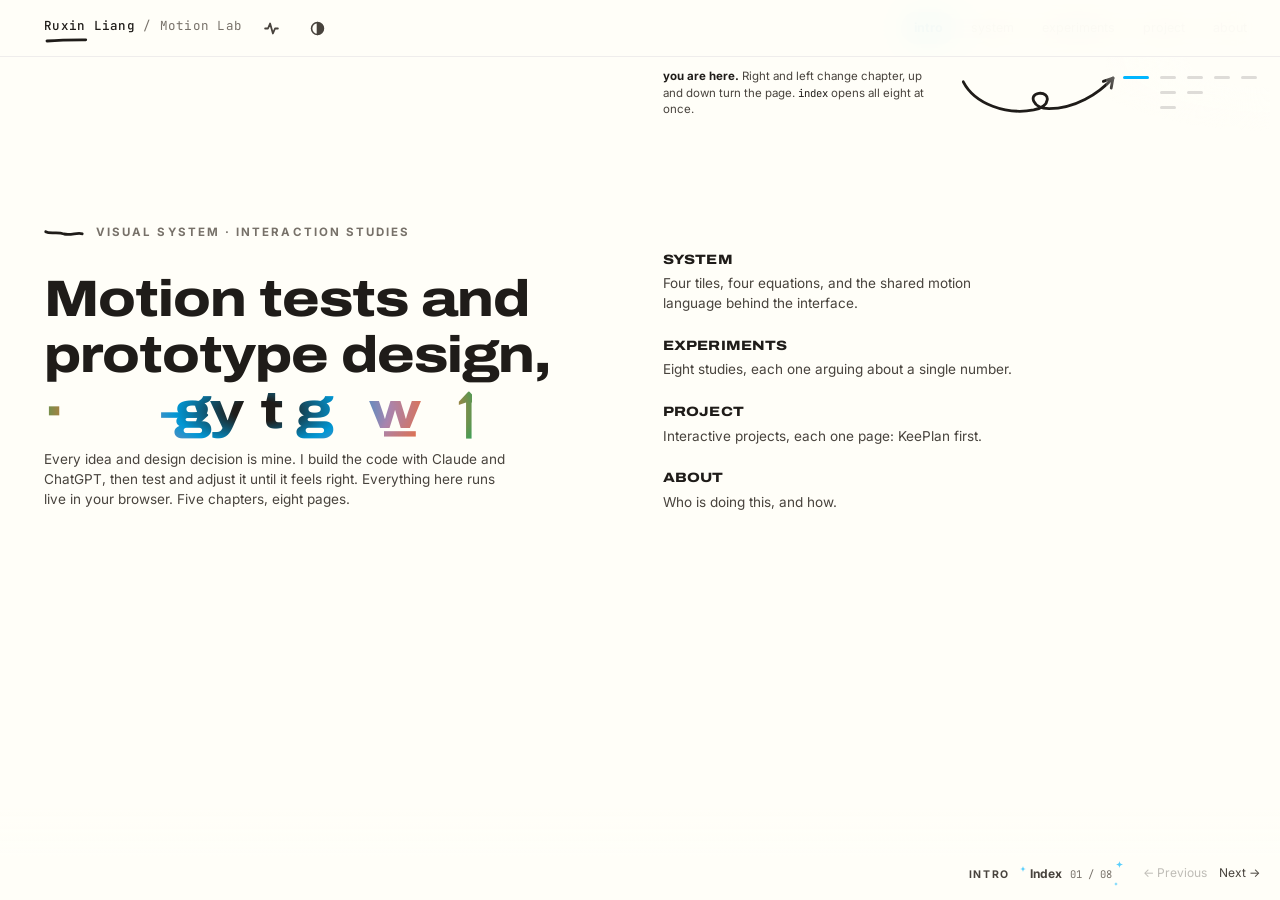
==== index.html @ 004bd4ed "Decode only 'by vibe coding.', with symbols and blanks, up to ~4.5s" ====
<!DOCTYPE html>
<html lang="en">
<head>
<meta charset="utf-8">
<meta name="viewport" content="width=device-width, initial-scale=1, viewport-fit=cover">
<title>Ruxin Liang — Motion Lab</title>
<meta name="description" content="A visual system drawn from formulas, eight interaction studies, and KeePlan: a live thirteen-screen prototype. Everything is drawn in code and runs live in the browser.">
<link rel="icon" href="assets/favicon.ico?v=3">
<link rel="apple-touch-icon" href="assets/apple-touch-icon.png">
<!-- Held invisible until the fonts and the first mount are in, then faded in once:
     the page used to paint with fallback fonts, re-flow when each webfont arrived and
     build eight canvases in the same breath, which read as a stutter. A timer in
     site.js releases it regardless, so a slow font can never keep the page hidden. -->
<style>html.booting body{opacity:0}html.booted body{transition:opacity .6s cubic-bezier(.2,.7,.2,1)}html.ready body{opacity:1;transition:none}</style>
<script>document.documentElement.classList.add('booting');setTimeout(function(){document.documentElement.classList.remove('booting')},3500)</script>
<meta name="theme-color" content="#ffffff">
<meta name="robots" content="noindex">
<link rel="preconnect" href="https://fonts.googleapis.com">
<link rel="preconnect" href="https://fonts.gstatic.com" crossorigin>
<link rel="preconnect" href="https://api.fontshare.com" crossorigin>
<!-- the KeePlan wordmark only: identified by tracing her own artwork and
     comparing shapes against fifteen candidates (Montserrat 800 at -.02em,
     IoU .854; Inter Tight 800 was .853, and the genre decided it) -->
<link rel="stylesheet"
      href="https://fonts.googleapis.com/css2?family=Montserrat:wght@800&display=swap">
<link rel="stylesheet" href="assets/site.css?v=228">
<link rel="stylesheet" href="assets/labs.css?v=197">
<link rel="stylesheet" href="assets/keeplan.css?v=212">
<link rel="stylesheet" href="assets/handdrawn-refinement.css?v=40">
<script src="assets/theme.js?v=200"></script>
<script src="assets/type.js?v=199"></script>
</head>
<body>

<a class="skip" href="#/system">Skip to the work</a>

<header class="nav">
  <div class="nav__in wrap">
    <a class="nav__name" href="#/intro">Ruxin Liang <span>/ Motion Lab</span></a>
    <button class="iconbtn" id="motion" type="button" aria-pressed="false"
            title="Reduce motion" aria-label="Reduce motion">
      <svg viewBox="0 0 24 24" aria-hidden="true">
        <path d="M3 12h4l3-7 4 14 3-7h4"/>
      </svg>
    </button>
  </div>
</header>

<main class="deck" id="deck">
  <div class="deck__canvas">

    <!-- intro ---------------------------------------------------------- -->
    <section class="chapter" data-chapter="intro">
      <article class="page page--intro">
        <div class="wrap hero">
          <span class="eyebrow">Visual system · Interaction studies</span>
          <h1>Motion tests and prototype design, <em>by vibe coding.</em></h1>
          <p class="lead">
            Every idea and design decision is mine. I build the code with Claude
            and ChatGPT, then test and adjust it until it feels right. Everything
            here runs live in your browser. Five chapters, eight pages.
          </p>

          <nav class="guide" aria-label="What each chapter studies">
            <a href="#/system"><b>System</b><span>Four tiles, four equations, and the
              shared motion language behind the interface.</span></a>
            <a href="#/experiments"><b>Experiments</b><span>Eight studies, each one
              arguing about a single number.</span></a>
            <a href="#/project"><b>Project</b><span>Interactive projects, each one page: KeePlan first.</span></a>
            <a href="#/about"><b>About</b><span>Who is doing this, and how.</span></a>
          </nav>

          <div class="doodle">
            <!-- Redrawn over her own red mark on the screenshot: it enters
                 high on the right, sweeps left, ties the loop, then drops
                 almost vertically and the head points STRAIGHT DOWN at the
                 marks rather than sideways at them. The box went from 250x118
                 to 230x215, which is the whole point: the old one was a flat
                 flick, and what it had to say was "down there". -->
            <svg class="doodle__down" viewBox="0 0 230 215" aria-hidden="true">
              <path class="doodle__line" pathLength="1"
                    d="M222 14C186 3 146 11 120 35
                       95 57 88 95 108 101
                       128 107 138 73 116 61
                       98 51 76 67 64 93
                       50 125 42 165 38 194"/>
              <!-- smaller: the head is the full stop, not the sentence -->
              <path class="doodle__head" pathLength="1" d="M26 181 38 200 51 182"/>
              <path class="doodle__spark" pathLength="1"
                    d="M168 46v11M163 51h11M192 74l5 5M197 74l-5 5"/>
            </svg>
            <!-- Drawn from her sketch on the screenshot: out of the right edge
                 of the caption, a dip, one small loop, and up into the mark.
                 Sideways, because the matrix is now level with the text
                 rather than below it. The box is cut so the head's tip is the
                 right edge, which lets the CSS put the tip on the matrix with
                 one number. -->
            <svg class="doodle__across" viewBox="0 0 240 80" aria-hidden="true">
              <path class="doodle__line" pathLength="1"
                    d="M2 20C20 55 70 72 112 64
                       140 58 138 36 120 38
                       104 40 110 62 136 62
                       176 62 212 40 236 14"/>
              <path class="doodle__head" pathLength="1" d="M220.9 19.4 236 14 233.2 29.7"/>
            </svg>
            <p class="doodle__t">
              <b>you are here.</b>
              Right and left change chapter, up and down turn the page.
              <i>index</i> opens all eight at once.
            </p>
          </div>
        </div>
      </article>
    </section>

    <!-- system --------------------------------------------------------- -->
    <section class="chapter" data-chapter="system">
      <article class="page">
        <div class="wrap">
          <div class="section__head">
            <h2>Visual system</h2>
            <p>
              Four tiles, four equations. Colour is interpolated in linear light,
              so a ramp keeps its weight through the middle instead of going
              grey. Explore a tile to see its rule and response.
            </p>
          </div>
          <div class="bento" id="bento"></div>
        </div>
      </article>
      <article class="page page--top">
        <div class="wrap">
          <div class="section__head">
            <h2>Motion tokens</h2>
            <p>
              Four timing curves, four five-second motion studies.
              Tap a study to replay its loop.
            </p>
          </div>
          <div class="tokens" id="tokens">
          </div>
          <dl class="motion-budget" aria-label="Interface timing">
            <div><dt>Feedback</dt><dd>140ms</dd></div>
            <div><dt>Control movement</dt><dd>220ms</dd></div>
            <div><dt>Page / expand</dt><dd>240ms</dd></div>
            <div><dt>Collapse</dt><dd>180ms</dd></div>
            <div><dt>Keyboard navigation</dt><dd>Instant</dd></div>
          </dl>
        </div>
      </article>
      <article class="page">
        <div class="wrap">
          <div class="section__head">
            <h2>A shape that keeps what you did to it</h2>
            <p>
              <span class="input-hint--mouse">Move to shape. Leave to keep.</span><span class="input-hint--touch">Drag to shape. Release to keep.</span>
            </p>
          </div>
          <div class="study">
            <div class="study__art" data-art="lame" aria-label="Five nested shapes the pointer reshapes"></div>
            <div class="study__read">
              <p class="study__intro">One shape, five echoes. Find a composition worth keeping.</p>
              <p><b>Left / right</b> changes the silhouette.<br><b>Up / down</b> adjusts the spacing.</p>
              <p><span class="input-hint--mouse">Leave to pause. Double-click to reset.</span><span class="input-hint--touch">Drag to shape. Lift your finger to pause.</span></p>
              <button type="button" class="study__reset" data-shape-reset>Reset shape</button>
              <details class="case-details"><summary><svg class="case-details__arrow" viewBox="0 0 28 28" aria-hidden="true" focusable="false"><path d="M13.1 4.1C11.9 9.3 15.4 14.3 13.5 23.1M5.7 15.3C8.2 17.1 10.8 20.2 13.5 23.1C16.8 20.8 19.2 17.9 22.1 15.8"/></svg><span>How it works</span></summary><div class="case-details__body">
              <p>
                All five rings are one equation. The exponent <b>n</b> is the only
                thing that decides what kind of shape it draws: at n&nbsp;=&nbsp;1 a
                diamond, at n&nbsp;=&nbsp;2 an ellipse, and by n&nbsp;=&nbsp;8 a
                rectangle with the corners still soft. Everything else in the family
                lives between those.
              </p>
              <p>
                Left to right writes n. Up and down writes <b>p</b>, which spaces the
                rings at (i/R)^p, so they either crowd against the outside or open out
                toward the middle.
              </p>
              <p>
                Those two numbers define the shape. Pointer movement adjusts them relative to the last position, so returning does not cause a jump. <b>Leaving freezes the current shape</b>. Double-click resets the composition.
              </p>
              <span class="study__math"></span></div></details>
            </div>
          </div>
        </div>
      </article>
    </section>

    <!-- experiments ---------------------------------------------------- -->
    <section class="chapter" data-chapter="experiments">
      <article class="page">
        <div class="wrap">
          <div class="section__head">
            <h2>Experiments, one to four</h2>
            <p>Live and interactive. Play with them here, or open one for the notes.</p>
          </div>
          <div class="grid" data-labs="0-3">
            <noscript>
              <p style="color:var(--ink-2)">
                The tiles and the experiments are drawn with JavaScript, so this
                page needs it on.
              </p>
            </noscript>
          </div>
        </div>
      </article>
      <article class="page">
        <div class="wrap">
          <div class="section__head">
            <h2>Experiments, five to eight</h2>
            <p>Drag the toasts and the sheet. The last one keeps whatever you do to it.</p>
          </div>
          <div class="grid" data-labs="4-7"></div>
        </div>
      </article>
    </section>

    <!-- project: an index, then one scrolling page per project ----------- -->
    <section class="chapter" data-chapter="project">
      <article class="page page--top page--doc page--projects">
        <div class="wrap">
        <section class="section" id="projects" data-accent="azure">
          <div class="section__head" data-kicker="Case studies">
            <h2>Projects</h2>
            <p>Interactive projects. Pick one to open it; close it whenever you like.</p>
          </div>
          <div class="pcards">
            <a class="pcard" href="#/project/keeplan" data-case="keeplan">
              <span class="pcard__art pcard__art--keeplan" aria-hidden="true"></span>
              <span class="pcard__body">
                <span class="pcard__n">01</span>
                <span class="pcard__t">KeePlan</span>
                <span class="pcard__d">A planner for people who know what to do and cannot start. Research, decisions and a live thirteen-screen prototype.</span>
                <span class="pcard__tags"><b>Prototype</b><b>Research</b><b>Mobile</b></span>
              </span>
            </a>
            <a class="pcard pcard--soon" href="#/project/p2" data-case="p2">
              <span class="pcard__art" aria-hidden="true"><span>+</span></span>
              <span class="pcard__body">
                <span class="pcard__n">02</span>
                <span class="pcard__t">Project two</span>
                <span class="pcard__d">Coming soon. One line on what it is.</span>
                <span class="pcard__tags"><b>Prototype</b></span>
              </span>
            </a>
            <a class="pcard pcard--soon" href="#/project/p3" data-case="p3">
              <span class="pcard__art" aria-hidden="true"><span>+</span></span>
              <span class="pcard__body">
                <span class="pcard__n">03</span>
                <span class="pcard__t">Project three</span>
                <span class="pcard__d">Coming soon. One line on what it is.</span>
                <span class="pcard__tags"><b>Prototype</b></span>
              </span>
            </a>
            <a class="pcard pcard--soon" href="#/project/p4" data-case="p4">
              <span class="pcard__art" aria-hidden="true"><span>+</span></span>
              <span class="pcard__body">
                <span class="pcard__n">04</span>
                <span class="pcard__t">Project four</span>
                <span class="pcard__d">Coming soon. One line on what it is.</span>
                <span class="pcard__tags"><b>Prototype</b></span>
              </span>
            </a>
          </div>
        </section>
        </div>
      </article>




    </section>

    <!-- about ---------------------------------------------------------- -->
    <section class="chapter" data-chapter="about">
      <article class="page">
        <div class="wrap">
          <div class="section__head"><h2>About</h2></div>
          <div class="about">
            <p>
              I am Ruxin Liang. My work is in 3D; I explore interface design independently.
              This lab collects the visual and interaction questions I am working through.
            </p>
            <p>
              I start with a formula, choose its parameters and adjust them until the result
              feels right. I build with Claude's help; choosing the direction and refining
              the behaviour are my design work.
            </p>
            <p>
              The artwork is generated from formulas, the KeePlan prototype runs in the browser,
              and its icons are SVG paths. Experiment 03 also powers the expanding detail
              panels. The motion control follows your system preference and lets you
              pause animation.
            </p>
            <div class="links">
              <a class="btn" href="https://www.behance.net/ruxin-liang" target="_blank" rel="noopener">
                Portfolio on Behance
              </a>
              <a class="btn btn--ghost" href="https://ruxin.art" target="_blank" rel="noopener">
                ruxin.art
              </a>
              <a class="btn btn--ghost" href="https://www.linkedin.com/in/ruxinliang" target="_blank" rel="noopener">
                LinkedIn
              </a>
              <a class="btn btn--ghost" href="https://github.com/ruxinliang-dev" target="_blank" rel="noopener">
                GitHub
              </a>
            </div>
            <div class="tally" id="tally" aria-label="What the site is made of"></div>

          </div>
        </div>
      </article>
    </section>

  </div>
</main>

    <!-- project pages: they open over the deck, so a long one can be closed at any moment -->
    <div class="casesheets">
      <div class="casesheet" id="case-keeplan" role="dialog" aria-modal="true" aria-label="KeePlan" hidden>
        <div class="casesheet__bar">
          <button class="casesheet__close" type="button" aria-label="Close KeePlan"><svg viewBox="0 0 24 24" aria-hidden="true"><path d="M6 6l12 12M18 6 6 18"/></svg><span>Close</span></button>
          <span class="casesheet__t">KeePlan</span>
        </div>
        <div class="casesheet__scroll">
      <article class="page page--top page--doc page--case page--sheet" data-project="keeplan">
        <div class="wrap">
        <section class="phero">
          <span class="eyebrow">Human-centered project · KeePlan</span>
          <h1>Designing for the <em>Human.</em></h1>
          <p>
            KeePlan helps people who know what they should be doing and cannot start.
            Three rounds of interviews and surveys, an empathy map, an affinity
            diagram, three research personas and thirteen screens. Walk the flow below in the
            order a new user meets it, then read where each decision came from.
            Nothing on this page is a picture of an interface.
          </p>
          <dl class="facts">
            <div><dt>Screens</dt><dd>13, in flow order</dd></div>
            <div><dt>Research</dt><dd>3 rounds; 6 initial interviewees</dd></div>
            <div><dt>Icons</dt><dd><span id="iconcount">35</span>, drawn in code</dd></div>
            <div><dt>Images</dt><dd>None</dd></div>
            <div><dt>Palette</dt><dd>Blue to cyan</dd></div>
          </dl>
          <div class="doodle doodle--down">
            <svg viewBox="0 0 120 92" aria-hidden="true">
              <path class="doodle__line" pathLength="1"
                    d="M6 8C30 4 62 14 74 36 82 51 82 68 79 86"/>
              <path class="doodle__head" pathLength="1" d="M68 70 79 87 90 71"/>
            </svg>
            <p class="doodle__t">
              <b>Thirteen screens, one page down.</b>
              The research each one came out of is under that.
            </p>
          </div>
        </section>
        <nav class="pnav" aria-label="On this page"><div class="pnav__row"><a href="#kp" data-scroll>Prototype</a><a href="#question" data-scroll>Question</a><a href="#research" data-scroll>Research</a><a href="#decision" data-scroll>Decision</a><a href="#people" data-scroll>Personas</a><a href="#design" data-scroll>Design</a><a href="#validation" data-scroll>Validation</a><a href="#motion-spec" data-scroll>Motion</a></div></nav>
        <div class="page--flow page--flow--inline">
        <section class="section" id="flow" data-accent="azure">
          <div class="section__head" data-kicker="Hi-fi prototype">
            <h2>The flow</h2>
            <p>
              Pick a step, or use Next. The screens are live: check a topic, create a
              task, join an event, hide a profile field.
            </p>
          </div>
          <div class="kp" id="kp"></div>
        </section>
        </div>
        <section class="section" id="question" data-accent="yellow">
          <div class="section__head" data-kicker="Needfinding">
            <h2>The design question</h2>
            <p>Needfinding began with observation, and two words: plan and task.</p>
          </div>
        
          <div class="prose">
            <p>
              The project began with young people who wanted to explore new interests but felt
              held back by family expectations and employment pressure. What makes <b>taking the first step</b> feel difficult?
            </p>
            <p>
              I interviewed six people using open-ended questions about plans and tasks.
              I recorded their responses and organised the answers in Google Forms
              to understand their needs before proposing a solution.
            </p>
        
            <h3>The conflict point</h3>
            <p>
              Interviewees valued planning but struggled to begin. <b>Fear of leaving a task unfinished</b> could make them feel frustrated before they started.
            </p>
        
            <h3>The problem</h3>
            <p>
              Participants described pressure from family, friends and their wider environment.
              These pressures accumulated and made it harder to feel motivated.
            </p>
            <p>
              Some connected this loss of confidence to repeated setbacks. They wanted a way
              to regain confidence and try again.
            </p>
          </div>
        
          <div class="notes" style="margin-top:34px">
            <div class="note">
              <span class="src">Empathy map · what they think</span>
              <h3>The load is already inside</h3>
              <ul>
                <li>Confused about what to do when they wake up every day</li>
                <li>Too much content in their head, and no way to arrange it</li>
                <li>One thing left unfinished drains the motivation for everything else</li>
                <li>Anxious about the future of their life</li>
              </ul>
            </div>
            <div class="note">
              <span class="src">Empathy map · what they see and hear</span>
              <h3>And the comparison is constant</h3>
              <ul>
                <li>The people around them know when to do things</li>
                <li>A supervisor or professor asking for a task as soon as possible</li>
                <li>Friends posting travel photos, with hobbies and full days</li>
                <li>Family encouraging them to improve their living conditions</li>
              </ul>
            </div>
            <div class="note">
              <span class="src">Empathy map · analysis</span>
              <h3>What that adds up to</h3>
              <p>
              The empathy map linked pressure to high expectations, comparison and little room
              for mistakes. Seeing other people appear successful could make participants
              feel further behind.
            </p>
              <p>
              This suggested a direction: help people explore an interest <b>beyond the immediate setback</b>, at a pace they can choose.
            </p>
            </div>
          </div>
        </section>
        <section class="section" id="research" data-accent="azure">
          <div class="section__head" data-kicker="Interviews and surveys">
            <h2>What the research found</h2>
            <p>
              Two follow-up rounds used Google Forms and SurveyMonkey. Six people took
              part in the initial interviews; the later rounds also included new participants.
            </p>
          </div>
        
          <div class="figs">
            <div><b>65%</b><span>of respondents were women</span></div>
            <div><b>18–35</b><span>undergraduates and graduates</span></div>
            <div><b>~0</b><span>reported no anxiety at all</span></div>
            <div><b>half</b><span>described theirs as severe</span></div>
            <div><b>6</b><span>initial interviewees</span></div>
          </div>
        
          <div class="notes" style="margin-top:20px">
            <div class="note">
              <span class="src">Sources of stress</span>
              <h3>Five named causes</h3>
              <ul>
                <li>Peer competitiveness</li>
                <li>Employment pressure</li>
                <li>Financial situation</li>
                <li>Satisfaction with results</li>
                <li>Family pressure</li>
              </ul>
              <p>
              Participants described work as more uncertain than study. Alongside practical
              concerns, <b>their own and other people's expectations</b> added pressure.
            </p>
            </div>
        
            <div class="note">
              <span class="src">De-stressing</span>
              <h3>How participants take a break</h3>
              <p>
              Participants most often described talking with close family and friends, followed
              by activities they enjoyed, such as music, games and sport.
            </p>
              <p>
              Travel and counselling felt less accessible in their routines. They described
              <b>fresh experiences</b>, from a new place to a gift or fresh air, as refreshing.
            </p>
            </div>
        
            <div class="note">
              <span class="src">Visual tendency</span>
              <h3>What they want to look at</h3>
              <p>
              Participants preferred sharing interests over personal details. An avatar and a few
              interests felt sufficient to begin a conversation.
            </p>
              <p>
              They wanted simple interfaces that took little effort to learn, with a
              <b>bright environment</b> and a preference for light green and white.
            </p>
            </div>
          </div>
        </section>
        <section class="section" id="decision" data-accent="orange">
          <div class="section__head" data-kicker="Point of view">
            <h2>The decision the project turned on</h2>
            <p>Point of view, and the solution I did not build.</p>
          </div>
        
          <div class="prose">
            <p>
              The research informed a scenario: <b>a 26-year-old between jobs</b> after an internship, facing financial pressure and family expectations.
            </p>
            <p>
              A job-finding app was one possible response. I chose to explore a broader need
              raised in the interviews: finding space to recover and try something new.
            </p>
            <p>
              Finding work might address an immediate concern, but the interviews also pointed
              to emotional pressure and uncertainty. <b>A job alone</b> would not necessarily resolve the other pressures in this scenario.
            </p>
            <p>
              I focused on everyday opportunities to explore interests and connect with others.
              This gave the project a manageable scope without promising to solve every
              source of pressure.
            </p>
            <p>
              The question became: how might we help people <b>regain their interest in daily life</b>?
              KeePlan brings task lists and reminders together with interest-based events.
              Local discovery by zip code remains part of the proposed concept.
            </p>
          </div>
        </section>
        
        <section class="section" id="goals" data-accent="yellow">
          <div class="section__head" data-kicker="Design goals">
            <h2>Design goals</h2>
            <p>Relieve stress and plan. Seven goals, straight out of the brief.</p>
          </div>
        
          <div class="goals">
            <div class="goal">
              <svg viewBox="0 0 24 24" aria-hidden="true"><path d="M5 12.6 10 17.6 19 6.8"/></svg>
              <span>Help users get a safe and friendly social experience</span>
            </div>
            <div class="goal">
              <svg viewBox="0 0 24 24" aria-hidden="true"><path d="M5 12.6 10 17.6 19 6.8"/></svg>
              <span>Provide a space that helps with planning</span>
            </div>
            <div class="goal">
              <svg viewBox="0 0 24 24" aria-hidden="true"><path d="M5 12.6 10 17.6 19 6.8"/></svg>
              <span>Create a platform for developing interest activities</span>
            </div>
            <div class="goal">
              <svg viewBox="0 0 24 24" aria-hidden="true"><path d="M5 12.6 10 17.6 19 6.8"/></svg>
              <span>Provide a space that is private, safe and comfortable</span>
            </div>
            <div class="goal">
              <svg viewBox="0 0 24 24" aria-hidden="true"><path d="M5 12.6 10 17.6 19 6.8"/></svg>
              <span>Create a platform for trying new things</span>
            </div>
            <div class="goal">
              <svg viewBox="0 0 24 24" aria-hidden="true"><path d="M5 12.6 10 17.6 19 6.8"/></svg>
              <span>Help users reduce stress by engaging in activities</span>
            </div>
            <div class="goal">
              <svg viewBox="0 0 24 24" aria-hidden="true"><path d="M5 12.6 10 17.6 19 6.8"/></svg>
              <span>Provide a calendar with reminders for events</span>
            </div>
          </div>
        
          <div class="notes" style="margin-top:20px">
            <div class="note">
              <span class="src">Keys</span>
              <h3>How privacy is meant to work</h3>
              <p>
                Users are authenticated when they register, and after that everything
                another user can see is under their control. Apart from an avatar and
                a personal description, every field can be hidden. The design intent is that joining an event does not automatically reveal
                additional personal details; the live demo illustrates the visibility controls.
              </p>
              <p>
                People who want to try socialising can meet others with the same
                hobbies through events. People who do not want the added pressure can
                still take new information from the feed. The platform builds social relationships indirectly and gives people <b>the right to choose</b>.
              </p>
            </div>
            <div class="note">
              <span class="src">Design priorities · Maslow</span>
              <h3>Where it sits</h3>
              <svg class="pd-fig" viewBox="0 0 260 150" role="img"
                   aria-label="Maslow's hierarchy with self-actualization and belonging marked">
                <polygon points="72,8 82.5,32.6 61.5,32.6" fill="var(--c1)"/>
                <polygon points="60.6,34.8 83.4,34.8 93.8,59.5 50.2,59.5" fill="var(--c1)" opacity=".30"/>
                <polygon points="49.2,61.7 94.8,61.7 105.2,86.3 38.8,86.3" fill="var(--c1)" opacity=".74"/>
                <polygon points="37.8,88.5 106.2,88.5 116.6,113.2 27.4,113.2" fill="var(--c1)" opacity=".18"/>
                <polygon points="26.5,115.4 117.5,115.4 128.0,140.0 16.0,140.0" fill="var(--c1)" opacity=".10"/>
                <g class="pd-fig__tick">
                  <line x1="82.2" y1="20.3" x2="136" y2="20.3"/>
                  <line x1="93.6" y1="47.2" x2="136" y2="47.2"/>
                  <line x1="105.0" y1="74.0" x2="136" y2="74.0"/>
                  <line x1="116.4" y1="100.8" x2="136" y2="100.8"/>
                  <line x1="127.8" y1="127.7" x2="136" y2="127.7"/>
                </g>
                <text x="142" y="20.3" dy=".34em">Self-actualization</text>
                <text x="142" y="47.2" dy=".34em" class="pd-fig__off">Esteem</text>
                <text x="142" y="74.0" dy=".34em">Love and belonging</text>
                <text x="142" y="100.8" dy=".34em" class="pd-fig__off">Safety</text>
                <text x="142" y="127.7" dy=".34em" class="pd-fig__off">Physiological</text>
              </svg>
              <p>
                <b>Self-actualization.</b> To provide a place where people can express
                their creativity, satisfy their desire to explore new things, and
                release their accumulated stress.
              </p>
              <p>
                <b>Love and belonging.</b> To help people make friends with others who
                share the same preferences, gently, on a social platform.
              </p>
            </div>
            <div class="note">
              <span class="src">Target group</span>
              <h3>Who it is for</h3>
              <svg class="pd-fig" viewBox="0 0 260 150" role="img"
                   aria-label="Main audience at the centre, secondary audience around it">
                <circle cx="130" cy="75" r="66" fill="var(--c1)" opacity=".12"/>
                <circle cx="130" cy="75" r="43" fill="var(--c1)" opacity=".26"/>
                <circle cx="130" cy="75" r="23" fill="var(--c1)"/>
                <text x="130" y="20.5" dy=".34em" text-anchor="middle" class="pd-fig__off">Parents</text>
                <text x="130" y="42" dy=".34em" text-anchor="middle">Workers</text>
                <text x="130" y="69.5" dy=".34em" text-anchor="middle" class="pd-fig__in">Students</text>
                <text x="130" y="80.5" dy=".34em" text-anchor="middle" class="pd-fig__in">Jobless</text>
                <text x="130" y="108" dy=".34em" text-anchor="middle">Travellers</text>
                <text x="130" y="129.5" dy=".34em" text-anchor="middle" class="pd-fig__off">Fitness, family</text>
              </svg>
              <p><b>Main audience.</b> Young people, students, people between jobs,
                workers and travellers. These are the people the program is for and
                they have the largest effect on it.</p>
              <p><b>Secondary.</b> Parents, families, fitness people. They affect the
                project, less so.</p>
            </div>
          </div>
        </section>
        <section class="section" id="people" data-accent="yellow">
          <div class="section__head" data-kicker="Personas">
            <h2>Personas</h2>
            <p>Six. Three from the interview rounds, three written to cover cases
              those rounds did not reach.</p>
          </div>
        
          <div class="people">
            <div class="person">
              <span class="persona-source">Research persona</span>
              <h3>Hailey</h3>
              <div class="meta">25 · Graduate student · United States · IT</div>
              <q>I hope to communicate with more students who share the same hobby or
                course.</q>
              <p>
                Just started graduate school. The epidemic stopped her talking to
                classmates face to face, which left her lonely and helpless in her
                studies and her life.
              </p>
              <div class="pains">
                <span>Limited offline courses</span><span>Academic anxiety</span>
                <span>Lack of social opportunity</span><span>Unfamiliar surroundings</span>
                <span>Missing family</span>
              </div>
            </div>
        
            <div class="person">
              <span class="persona-source">Research persona</span>
              <h3>Greyson</h3>
              <div class="meta">28 · Between jobs · United Kingdom · Finance</div>
              <q>I did not know how to release the stress of looking for a job, and I
                did not want to work in the wrong place.</q>
              <p>
                Six months out of graduate school and a month past the end of an
                internship. Anxious about finding work, short on good opportunities,
                disappointed and on edge about it.
              </p>
              <div class="pains">
                <span>Cannot sleep with anxiety</span><span>Low efficacy</span>
                <span>Financial pressure from family</span>
                <span>Nobody in the same situation to talk to</span>
              </div>
            </div>
        
            <div class="person">
              <span class="persona-source">Research persona</span>
              <h3>Madeline</h3>
              <div class="meta">30 · UX designer · United States · Psychology</div>
              <q>I wanted to find more excitement for my life, and now I feel bored
                and calm most of the time.</q>
              <p>
                Bored by a routine without surprises. She enjoys trips, and travelling
                creates its own stress because of her job and her dog, starting with
                where to leave him safely.
              </p>
              <div class="pains">
                <span>Repetitive work</span><span>Being confined</span>
                <span>The same old life</span><span>Distant from family</span>
                <span>Spending too much money</span>
              </div>
            </div>

            <div class="person">
              <span class="persona-source">Hypothetical extension</span>
              <h3>Devon</h3>
              <div class="meta">24 &middot; Night-shift nurse &middot; Canada &middot; Nursing</div>
              <q>Everyone I know is asleep when I am free. My weekend is a Tuesday.</q>
              <p>
                Works rotating nights. On paper he has both the time and the energy,
                just never at the hours anything is happening, so plans get made and
                then quietly dropped.
              </p>
              <div class="pains">
                <span>Opposite schedule</span><span>Plans fall through</span>
                <span>No weekday company</span><span>Sleep debt</span>
                <span>Lives alone</span>
              </div>
            </div>

            <div class="person">
              <span class="persona-source">Hypothetical extension</span>
              <h3>Marisol</h3>
              <div class="meta">31 &middot; Remote developer &middot; Spain &middot; Software</div>
              <q>I have not left the flat in three days and technically nothing is
                wrong.</q>
              <p>
                Moved cities for a remote job and never found a reason to go outside.
                She knows exactly what she should be doing; the list is long and none
                of it has been started.
              </p>
              <div class="pains">
                <span>Works from bed</span><span>Empty calendar</span>
                <span>New city, no one in it</span><span>Weekends blur</span>
                <span>Starts nothing</span>
              </div>
            </div>

            <div class="person">
              <span class="persona-source">Hypothetical extension</span>
              <h3>Theo</h3>
              <div class="meta">22 &middot; Final-year student &middot; Australia &middot; Architecture</div>
              <q>I plan the whole week on Sunday and abandon it by Tuesday.</q>
              <p>
                Builds elaborate schedules and cannot keep one. He wants something
                that survives a bad day rather than a system that has to be started
                over every time he misses it.
              </p>
              <div class="pains">
                <span>Restarts every week</span><span>All or nothing</span>
                <span>Deadline panic</span><span>Guilt about resting</span>
                <span>App fatigue</span>
              </div>
            </div>
          </div>
        </section>
        <section class="section" id="design" data-accent="orange">
          <div class="section__head" data-kicker="Design rationale">
            <h2>Design decisions</h2>
            <p>Make the first step feel possible, then let people choose how far to go.</p>
          </div>
          <div class="prose">
            <p>The interviews exposed a contradiction: people valued planning, yet feared
              failing at the plans they made. The affinity work also connected that pressure
              to comparison, isolation and repetitive routines. I chose to bring
              small plans, shared interests and control over personal information
              into <b>one product</b>. Each serves a different part of the same starting problem.</p>
          </div>
          <div class="notes rationale">
            <div class="note decision-card">
              <span class="src">01 · Interviews &amp; empathy map</span>
              <h3>Keep the next action close</h3>
              <p class="decision-takeaway">Put one manageable next step within reach.</p><figure class="decision-example"><div class="decision-ui"><div class="decision-ui__top">Home <span class="decision-ui__action">+ Add task</span></div><div class="decision-ui__row"><span>Current task</span><span class="decision-ui__check">○</span></div><div class="decision-ui__row"><span>Reminder</span><span>Today</span></div></div><figcaption>Interface schematic · simplified from the prototype</figcaption></figure><div class="decision-response"><p><b>Design response.</b> The Home screen puts current tasks beside reminders,
                with a persistent add action. Calendar and Reminder provide another way
                back to a plan, so remembering it does not depend on holding it in mind.</p></div><details class="case-details decision-evidence"><summary><svg class="case-details__arrow" viewBox="0 0 28 28" aria-hidden="true" focusable="false"><path d="M13.1 4.1C11.9 9.3 15.4 14.3 13.5 23.1M5.7 15.3C8.2 17.1 10.8 20.2 13.5 23.1C16.8 20.8 19.2 17.9 22.1 15.8"/></svg><span>Research &amp; trade-offs</span></summary><div class="case-details__body"><p><b>What I heard.</b> People wanted a quick way to record things, while an
                unfinished task could drain their motivation for everything else.</p><p><b>Trade-off.</b> A planner can become another source of obligation.
                The next test should check whether someone can add one manageable task
                without feeling they must organise their whole week.</p></div></details></div>
            <div class="note decision-card">
              <span class="src">02 · De-stressing &amp; affinity analysis</span>
              <h3>Let an interest start the conversation</h3>
              <p class="decision-takeaway">Start with a shared activity, then let a conversation follow.</p><figure class="decision-example"><div class="decision-ui"><div class="decision-ui__top">Events</div><div class="decision-ui__row"><strong>Shared activity</strong><span>Interest first</span></div><div class="decision-ui__steps"><span>Browse</span><span aria-hidden="true">→</span><span>Join</span><span aria-hidden="true">→</span><span>Message</span></div></div><figcaption>Interface schematic · simplified from the prototype</figcaption></figure><div class="decision-response"><p><b>Design response.</b> Events centres the activity before the person.
                Someone can browse, express interest or join; messages then provide
                a place to coordinate with another person.</p></div><details class="case-details decision-evidence"><summary><svg class="case-details__arrow" viewBox="0 0 28 28" aria-hidden="true" focusable="false"><path d="M13.1 4.1C11.9 9.3 15.4 14.3 13.5 23.1M5.7 15.3C8.2 17.1 10.8 20.2 13.5 23.1C16.8 20.8 19.2 17.9 22.1 15.8"/></svg><span>Research &amp; trade-offs</span></summary><div class="case-details__body"><p><b>What I heard.</b> Participants described familiar people, enjoyable
                activities and fresh experiences as ways they took a break from pressure.</p><p><b>Trade-off.</b> More invitations can add social pressure. Activity intensity
                labels are a design hypothesis for making the choice easier on a low-energy
                day; their usefulness still needs testing.</p></div></details></div>
            <div class="note decision-card">
              <span class="src">03 · Privacy preferences &amp; design goals</span>
              <h3>Make disclosure a choice</h3>
              <p class="decision-takeaway">Let people participate without disclosing every personal detail.</p><figure class="decision-example"><div class="decision-ui"><div class="decision-ui__top">Edit Profile</div><div class="decision-ui__row"><span>Interests</span><span class="decision-ui__state">Visible</span></div><div class="decision-ui__row"><span>Personal field</span><span class="decision-ui__state">Hidden</span></div></div><figcaption>Interface schematic · simplified from the prototype</figcaption></figure><div class="decision-response"><p><b>Design response.</b> Edit Profile gives each personal field a visibility
                control. Joining an activity and deciding what to disclose are separate
                choices in the proposed experience.</p></div><details class="case-details decision-evidence"><summary><svg class="case-details__arrow" viewBox="0 0 28 28" aria-hidden="true" focusable="false"><path d="M13.1 4.1C11.9 9.3 15.4 14.3 13.5 23.1M5.7 15.3C8.2 17.1 10.8 20.2 13.5 23.1C16.8 20.8 19.2 17.9 22.1 15.8"/></svg><span>Research &amp; trade-offs</span></summary><div class="case-details__body"><p><b>What I heard.</b> People preferred sharing interests to exposing personal
                details. The research treated privacy as part of feeling comfortable enough
                to participate.</p><p><b>Trade-off.</b> A visibility icon can be misunderstood. The prototype
                demonstrates the controls; a usability test should ask people to explain
                what another participant could see. Server-side privacy enforcement is
                outside this interface demo.</p></div></details></div>
            <div class="note decision-card">
              <span class="src">04 · Empathy map &amp; statistics concept</span>
              <h3>Show progress without a streak to protect</h3>
              <p class="decision-takeaway">Make progress readable without introducing a streak or ranking.</p><figure class="decision-example"><div class="decision-ui"><div class="decision-ui__top">Statistics</div><div class="decision-ui__stats"><div class="kp-wstat__card"><span class="kp-wstat__t">Weekly Stats</span><div class="kp-bigring" role="img" aria-label="Illustrative completion arc, two of five tasks complete"><svg viewBox="0 0 74 74" aria-hidden="true"><defs><linearGradient id="decision-progress-gradient"><stop stop-color="#0b5fd0"/><stop offset="1" stop-color="#00b6d4"/></linearGradient></defs><circle class="bg" cx="37" cy="37" r="30"/><circle class="fg" cx="37" cy="37" r="30" stroke-dasharray="75.4 188.5"/></svg><b>5</b></div></div><div class="kp-wstat__bar"><span><b>5</b><small>To do</small></span><span><b>2</b><small>Done</small></span><span><b>3</b><small>Left</small></span></div></div></div><figcaption>Interface schematic · illustrative counts</figcaption></figure><div class="decision-response"><p><b>Design response.</b> Statistics pairs a completion arc with explicit
                To do, Done and Left counts. It gives a readable summary without adding
                a streak or ranking against other people.</p></div><details class="case-details decision-evidence"><summary><svg class="case-details__arrow" viewBox="0 0 28 28" aria-hidden="true" focusable="false"><path d="M13.1 4.1C11.9 9.3 15.4 14.3 13.5 23.1M5.7 15.3C8.2 17.1 10.8 20.2 13.5 23.1C16.8 20.8 19.2 17.9 22.1 15.8"/></svg><span>Research &amp; trade-offs</span></summary><div class="case-details__body"><p><b>What I heard.</b> Comparison and high expectations were recurring
                pressures, while completing something could feel encouraging.</p><p><b>Trade-off.</b> Even a count of unfinished work can feel discouraging.
                Whether this presentation encourages a return after a missed day remains
                an open question.</p></div></details></div>
          </div>
        </section>

        <section class="section" id="validation" data-accent="yellow">
          <div class="section__head" data-kicker="Feedback &amp; iteration">
            <h2>What the feedback supports</h2>
            <p>Encouraging responses, with specific reasons to keep iterating.</p>
          </div>
          <div class="notes">
            <div class="note">
              <span class="src">Prototype questionnaire · 10 respondents</span>
              <h3>The idea was understood after an explanation</h3>
              <p>Nine of ten respondents said they understood the problem KeePlan
                addressed after listening to the <b>designer's explanation</b>; one was
                unsure. Seven chose the highest app rating and three chose the next highest.</p>
              <p>This supports interest in the concept. It does not establish that people
                can discover the flow unaided, complete tasks successfully or experience
                less stress in everyday use.</p>
            </div>
            <div class="note">
              <span class="src">Reported improvements · multiple selections allowed</span>
              <h3>Clarity needs a closer look</h3>
              <p>Three respondents flagged unclear type, one flagged visual colour and
                one flagged navigation. These counts describe overlapping responses,
                rather than separate groups.</p>
              <p>The interface response prioritises labelled navigation, a consistent
                type hierarchy and clear state feedback. A follow-up test should cover
                creating a task, joining an event and hiding a profile field without
                guidance, recording errors and participants' explanations.</p>
            </div>
          </div>
        </section>

        <section class="section" id="visual-decisions" data-accent="orange">
          <div class="section__head" data-kicker="Visual decisions">
            <h2>Clarity before decoration</h2>
            <p>A light surface and a restrained set of signals.</p>
          </div>
          <div class="prose">
            <p>The research favoured a bright environment and described a preference for
              light green and white. I kept the light surface and chose a blue-to-cyan
              accent for this interface. The accent is <b>my design choice</b>, not a colour preference established by the survey.</p>
            <p>Colour highlights actions and state; labels and numbers carry the meaning.
              Consistent icons support recognition across planning and events. The palette
              and typography still need evaluation in the complete interface, particularly
              given the feedback about legibility.</p>
          </div>
          <details class="case-details">
            <summary><svg class="case-details__arrow" viewBox="0 0 28 28" aria-hidden="true" focusable="false"><path d="M13.1 4.1C11.9 9.3 15.4 14.3 13.5 23.1M5.7 15.3C8.2 17.1 10.8 20.2 13.5 23.1C16.8 20.8 19.2 17.9 22.1 15.8"/></svg><span>Palette &amp; icons</span></summary>
            <div class="case-details__body">
              <div class="swatches">
                <span class="sw"><i style="background:#ffffff"></i><b>#ffffff</b><span>Surface</span></span>
                <span class="sw"><i style="background:#dbe9fb"></i><b>#dbe9fb</b><span>Soft</span></span>
                <span class="sw"><i style="background:#0b5fd0"></i><b>#0b5fd0</b><span>Brand</span></span>
                <span class="sw"><i style="background:#00b6d4"></i><b>#00b6d4</b><span>Cyan</span></span>
                <span class="sw"><i style="background:#0d1b2a"></i><b>#0d1b2a</b><span>Ink</span></span>
              </div>
              <p>The interface uses a shared set of SVG icons. Reusing their shapes across
                screens lets the same symbol keep its meaning when its colour or context changes.</p>
              <div class="iconwall" id="iconwall"></div>
            </div>
          </details>
        </section>

        <section class="section" id="motion-spec" data-accent="azure">
          <div class="section__head" data-kicker="Motion">
            <h2>Make state changes understandable</h2>
            <p>Feedback where the action happens.</p>
          </div>
          <div class="prose">
            <p>The create button moves through waiting and confirmation in the same place,
              so the person can follow the result of their action. A moving segment marker
              connects a selection to its content; brief screen transitions preserve a
              sense of direction.</p>
            <p>These are interaction choices to evaluate, rather than measured usability
              improvements. The reduced-motion option removes transitional movement while
              keeping the resulting state visible.</p>
          </div>
          <details class="case-details">
            <summary><svg class="case-details__arrow" viewBox="0 0 28 28" aria-hidden="true" focusable="false"><path d="M13.1 4.1C11.9 9.3 15.4 14.3 13.5 23.1M5.7 15.3C8.2 17.1 10.8 20.2 13.5 23.1C16.8 20.8 19.2 17.9 22.1 15.8"/></svg><span>Motion details</span></summary>
            <div class="case-details__body">
              <p>Durations and curves share the Motion Lab tokens. The create delay is
                simulated for this demo.</p>
              <dl class="spec">
                <dt>Screen change</dt><dd>16px slide + fade, var(--d-4), var(--e-out)</dd>
                <dt>Outgoing screen</dt><dd>14px, var(--d-3), var(--e-standard)</dd>
                <dt>Segment marker</dt><dd>var(--d-3), var(--e-spring), scaleX to 1.26</dd>
                <dt>Dashboard cards</dt><dd>420ms, 60ms stagger, var(--e-out)</dd>
                <dt>Create button</dt><dd>900ms simulated wait inside the button</dd>
                <dt>Statistics rings</dt><dd>var(--d-5), 120ms apart</dd>
                <dt>Activity bars</dt><dd>var(--d-5), 45ms stagger</dd>
                <dt>Toast</dt><dd>in var(--d-4), out var(--d-2), 2.4s hold</dd>
              </dl>
              <p>The segment marker draws on experiment 02, the create button on 04,
                the list entrance on 07 and the toast on 05.</p>
            </div>
          </details>
        </section>
        </div>
      </article>
        </div>
      </div>
      <div class="casesheet" id="case-p2" role="dialog" aria-modal="true" aria-label="Project two" hidden>
        <div class="casesheet__bar">
          <button class="casesheet__close" type="button" aria-label="Close Project two"><svg viewBox="0 0 24 24" aria-hidden="true"><path d="M6 6l12 12M18 6 6 18"/></svg><span>Close</span></button>
          <span class="casesheet__t">Project two</span>
        </div>
        <div class="casesheet__scroll">
      <article class="page page--top page--doc page--case page--sheet page--placeholder" data-project="p2">
        <div class="wrap">
        <section class="phero">
          <span class="eyebrow">Interactive project &middot; 02</span>
          <h1>Project two, <em>coming soon.</em></h1>
          <p>
            One or two sentences on what this project is, who it is for and what you can do in the prototype below.
            Replace this paragraph, the facts and the five sections underneath; the layout stays.
          </p>
          <dl class="facts">
            <div><dt>Role</dt><dd>Your role on the project</dd></div>
            <div><dt>Year</dt><dd>2026</dd></div>
            <div><dt>Type</dt><dd>Interactive prototype</dd></div>
            <div><dt>Tools</dt><dd>What it was built with</dd></div>
          </dl>
        </section>
        <nav class="pnav" aria-label="On this page"><div class="pnav__row"><a href="#p2-proto" data-scroll>Prototype</a><a href="#p2-problem" data-scroll>Problem</a><a href="#p2-process" data-scroll>Process</a><a href="#p2-decision" data-scroll>Decision</a><a href="#p2-outcome" data-scroll>Outcome</a></div></nav>
        <section class="section" id="p2-proto" data-accent="azure">
          <div class="section__head" data-kicker="Live prototype">
            <h2>The prototype</h2>
            <p>The interactive piece goes in this frame: an embedded build, a canvas, or a set of live screens.</p>
          </div>
          <div class="proto-slot" role="img" aria-label="Placeholder for the interactive prototype">
            <span class="proto-slot__plus" aria-hidden="true">+</span>
            <span class="proto-slot__t">Interactive prototype goes here</span>
          </div>
        </section>
        <section class="section" id="p2-problem" data-accent="yellow">
          <div class="section__head" data-kicker="Needfinding">
            <h2>The problem</h2>
            <p>Who has it, and what they do about it today.</p>
          </div>
          <div class="prose"><p>Placeholder. Two or three short paragraphs.</p></div>
        </section>
        <section class="section" id="p2-process" data-accent="azure">
          <div class="section__head" data-kicker="What I did">
            <h2>The process</h2>
            <p>Research, sketches, tests: only the steps that changed the outcome.</p>
          </div>
          <div class="prose"><p>Placeholder. Add figures or a short list of steps.</p></div>
        </section>
        <section class="section" id="p2-decision" data-accent="orange">
          <div class="section__head" data-kicker="Key decision">
            <h2>The decision it turned on</h2>
            <p>One or two decisions, and what was given up.</p>
          </div>
          <div class="prose"><p>Placeholder.</p></div>
        </section>
        <section class="section" id="p2-outcome" data-accent="yellow">
          <div class="section__head" data-kicker="Result">
            <h2>The outcome</h2>
            <p>What changed, in numbers if there are any.</p>
          </div>
          <div class="prose"><p>Placeholder.</p></div>
        </section>
        </div>
      </article>
        </div>
      </div>
      <div class="casesheet" id="case-p3" role="dialog" aria-modal="true" aria-label="Project three" hidden>
        <div class="casesheet__bar">
          <button class="casesheet__close" type="button" aria-label="Close Project three"><svg viewBox="0 0 24 24" aria-hidden="true"><path d="M6 6l12 12M18 6 6 18"/></svg><span>Close</span></button>
          <span class="casesheet__t">Project three</span>
        </div>
        <div class="casesheet__scroll">
      <article class="page page--top page--doc page--case page--sheet page--placeholder" data-project="p3">
        <div class="wrap">
        <section class="phero">
          <span class="eyebrow">Interactive project &middot; 03</span>
          <h1>Project three, <em>coming soon.</em></h1>
          <p>
            One or two sentences on what this project is, who it is for and what you can do in the prototype below.
            Replace this paragraph, the facts and the five sections underneath; the layout stays.
          </p>
          <dl class="facts">
            <div><dt>Role</dt><dd>Your role on the project</dd></div>
            <div><dt>Year</dt><dd>2026</dd></div>
            <div><dt>Type</dt><dd>Interactive prototype</dd></div>
            <div><dt>Tools</dt><dd>What it was built with</dd></div>
          </dl>
        </section>
        <nav class="pnav" aria-label="On this page"><div class="pnav__row"><a href="#p3-proto" data-scroll>Prototype</a><a href="#p3-problem" data-scroll>Problem</a><a href="#p3-process" data-scroll>Process</a><a href="#p3-decision" data-scroll>Decision</a><a href="#p3-outcome" data-scroll>Outcome</a></div></nav>
        <section class="section" id="p3-proto" data-accent="azure">
          <div class="section__head" data-kicker="Live prototype">
            <h2>The prototype</h2>
            <p>The interactive piece goes in this frame: an embedded build, a canvas, or a set of live screens.</p>
          </div>
          <div class="proto-slot" role="img" aria-label="Placeholder for the interactive prototype">
            <span class="proto-slot__plus" aria-hidden="true">+</span>
            <span class="proto-slot__t">Interactive prototype goes here</span>
          </div>
        </section>
        <section class="section" id="p3-problem" data-accent="yellow">
          <div class="section__head" data-kicker="Needfinding">
            <h2>The problem</h2>
            <p>Who has it, and what they do about it today.</p>
          </div>
          <div class="prose"><p>Placeholder. Two or three short paragraphs.</p></div>
        </section>
        <section class="section" id="p3-process" data-accent="azure">
          <div class="section__head" data-kicker="What I did">
            <h2>The process</h2>
            <p>Research, sketches, tests: only the steps that changed the outcome.</p>
          </div>
          <div class="prose"><p>Placeholder. Add figures or a short list of steps.</p></div>
        </section>
        <section class="section" id="p3-decision" data-accent="orange">
          <div class="section__head" data-kicker="Key decision">
            <h2>The decision it turned on</h2>
            <p>One or two decisions, and what was given up.</p>
          </div>
          <div class="prose"><p>Placeholder.</p></div>
        </section>
        <section class="section" id="p3-outcome" data-accent="yellow">
          <div class="section__head" data-kicker="Result">
            <h2>The outcome</h2>
            <p>What changed, in numbers if there are any.</p>
          </div>
          <div class="prose"><p>Placeholder.</p></div>
        </section>
        </div>
      </article>
        </div>
      </div>
      <div class="casesheet" id="case-p4" role="dialog" aria-modal="true" aria-label="Project four" hidden>
        <div class="casesheet__bar">
          <button class="casesheet__close" type="button" aria-label="Close Project four"><svg viewBox="0 0 24 24" aria-hidden="true"><path d="M6 6l12 12M18 6 6 18"/></svg><span>Close</span></button>
          <span class="casesheet__t">Project four</span>
        </div>
        <div class="casesheet__scroll">
      <article class="page page--top page--doc page--case page--sheet page--placeholder" data-project="p4">
        <div class="wrap">
        <section class="phero">
          <span class="eyebrow">Interactive project &middot; 04</span>
          <h1>Project four, <em>coming soon.</em></h1>
          <p>
            One or two sentences on what this project is, who it is for and what you can do in the prototype below.
            Replace this paragraph, the facts and the five sections underneath; the layout stays.
          </p>
          <dl class="facts">
            <div><dt>Role</dt><dd>Your role on the project</dd></div>
            <div><dt>Year</dt><dd>2026</dd></div>
            <div><dt>Type</dt><dd>Interactive prototype</dd></div>
            <div><dt>Tools</dt><dd>What it was built with</dd></div>
          </dl>
        </section>
        <nav class="pnav" aria-label="On this page"><div class="pnav__row"><a href="#p4-proto" data-scroll>Prototype</a><a href="#p4-problem" data-scroll>Problem</a><a href="#p4-process" data-scroll>Process</a><a href="#p4-decision" data-scroll>Decision</a><a href="#p4-outcome" data-scroll>Outcome</a></div></nav>
        <section class="section" id="p4-proto" data-accent="azure">
          <div class="section__head" data-kicker="Live prototype">
            <h2>The prototype</h2>
            <p>The interactive piece goes in this frame: an embedded build, a canvas, or a set of live screens.</p>
          </div>
          <div class="proto-slot" role="img" aria-label="Placeholder for the interactive prototype">
            <span class="proto-slot__plus" aria-hidden="true">+</span>
            <span class="proto-slot__t">Interactive prototype goes here</span>
          </div>
        </section>
        <section class="section" id="p4-problem" data-accent="yellow">
          <div class="section__head" data-kicker="Needfinding">
            <h2>The problem</h2>
            <p>Who has it, and what they do about it today.</p>
          </div>
          <div class="prose"><p>Placeholder. Two or three short paragraphs.</p></div>
        </section>
        <section class="section" id="p4-process" data-accent="azure">
          <div class="section__head" data-kicker="What I did">
            <h2>The process</h2>
            <p>Research, sketches, tests: only the steps that changed the outcome.</p>
          </div>
          <div class="prose"><p>Placeholder. Add figures or a short list of steps.</p></div>
        </section>
        <section class="section" id="p4-decision" data-accent="orange">
          <div class="section__head" data-kicker="Key decision">
            <h2>The decision it turned on</h2>
            <p>One or two decisions, and what was given up.</p>
          </div>
          <div class="prose"><p>Placeholder.</p></div>
        </section>
        <section class="section" id="p4-outcome" data-accent="yellow">
          <div class="section__head" data-kicker="Result">
            <h2>The outcome</h2>
            <p>What changed, in numbers if there are any.</p>
          </div>
          <div class="prose"><p>Placeholder.</p></div>
        </section>
        </div>
      </article>
        </div>
      </div>
    </div>
<script src="assets/art.js?v=259"></script>
<script src="assets/labs.js?v=197"></script>
<script src="assets/motion-studies.js?v=1"></script>
<script src="assets/site.js?v=226"></script>
<script src="assets/motion-token-cards.js?v=1"></script>
<script src="assets/keeplan.js?v=211"></script>
<script src="assets/pager.js?v=210"></script>
<script src="assets/disclosures.js?v=201"></script>
</body>
</html>
---- assets/site.css ----
/* ---------------------------------------------------------------------------
   Ruxin Liang — Motion Lab

   The house style comes from her CV (A1 in the NIW exhibit set): white page,
   Lato in three weights, near-black ink, grey hairlines, one link blue. Set
   headings the way the CV sets them, as Lato Black in caps over a hairline
   rule with a short solid segment at its left end.

   Tokens first, then the shell (nav / hero / bento / grid / detail sheet).
   Per-experiment styles are in labs.css.

   Every duration and easing on the site is declared once here. JavaScript
   reads these same custom properties, so the numbers printed in the Motion
   tokens section are the numbers actually running.
--------------------------------------------------------------------------- */

:root{
  color-scheme: light;

  /* --- palette -----------------------------------------------------------
     These are the values theme.js writes at brightness 100, greyness 62.
     They are here so the page is correct for the frame before the script
     runs, and so the tokens have somewhere to be documented. Editing them
     by hand does nothing once theme.js loads.                            */
  --bg:#fefdf9;
  --surface:#f5f4f0;
  --surface-2:#ecebe4;
  --surface-3:#dcdbd2;
  --tint:#f1f0ea;   /* the one interaction ground; theme.js recomputes it */
  --line:#dedad7;
  --line-soft:#eeebe9;

  --ink:#1e1b19;
  --ink-2:#39332f;
  --ink-3:#8e8781;

  /* Six stops, dark to light. The generative tiles interpolate across these
     in linear light rather than picking one. */
  --ramp-1:#003a52;
  --ramp-2:#00546f;
  --ramp-3:#00708c;
  --ramp-4:#1b8daa;
  --ramp-5:#4fa8c2;
  --ramp-6:#86c2d4;

  /* The six colours from the double-diamond diagram, at greyness 100.
     Fills, always paired with near-black text. theme.js rewrites these. */
  --c1:#01b6ff;   /* azure  */
  --c2:#cc9fd2;   /* orchid */
  --c3:#fe7236;   /* orange */
  --c4:#24cc71;   /* green  */
  --c5:#fafd5d;   /* yellow */
  --sel:#f5a04b;  /* the highlighter; theme.js recomputes both per page */
  --sel-ink:#231a12;
  --c6:#94b8ac;   /* sage   */

  --accent:#0aa9ec;
  --accent-line:#0072a3;   /* walked down to 4.5:1 on white */
  --accent-soft:rgba(1,182,255,.14);
  --on-accent:#1a1815;
  --ok:#1f9d58;

  --nav-bg:rgba(254,253,249,.85);
  --scrim:rgba(50,44,39,.4);
  --shadow-1:0 1px 2px rgba(0,0,0,.04);
  --shadow-2:0 2px 10px rgba(0,0,0,.07), 0 30px 70px rgba(0,0,0,.14);

  /* --- shape ----------------------------------------------------------- */
  /* Four hand-drawn strokes. Same weight in all of them, because a rule that
     changes thickness stops reading as the same device; what changes is how
     it bends, and the element sets its own length. site.js hands one to each
     rule on the page, chosen from that heading's own text so it is varied
     across the site and stable across reloads. */
  /* --- the pen -------------------------------------------------------------
     One width for every hand-drawn stroke on the site, measured in screen
     pixels, not in whatever units its own box happens to use. That distinction
     is the whole fix: the strokes were all "2.4" or "2.8" in their own
     viewBoxes and came out at 1.01, 1.21, 2.42 and 2.80 real pixels, because
     each viewBox is scaled differently. The arrow on the home page was drawn
     with a pen less than half the weight of the rule above it.

     SVG strokes now carry vector-effect:non-scaling-stroke, which makes
     stroke-width mean screen pixels and takes the viewBox scale out of it.
     Masked strokes (the --wiggle tokens) get there a different way: their box
     is 7px tall and their viewBox is 7 units tall, so the scale is 1 and the
     2.8 in the data URI is already 2.8 real pixels. Keep those boxes at 7px
     or that stops being true. */
  --pen-w:2.8px;

  --wiggle-1:url("data:image/svg+xml,%3Csvg xmlns='http://www.w3.org/2000/svg' viewBox='0 0 58 7' preserveAspectRatio='none'%3E%3Cpath d='M2 4.8C11 2.7 21 5.2 30 3.4 39 1.6 48 4.4 56 2.6' fill='none' stroke='%23000' stroke-width='2.8' stroke-linecap='round'/%3E%3C/svg%3E");
  --wiggle-2:url("data:image/svg+xml,%3Csvg xmlns='http://www.w3.org/2000/svg' viewBox='0 0 58 7' preserveAspectRatio='none'%3E%3Cpath d='M2 3.2C13 5.8 23 2.1 33 4.6 42 6.4 49 2.9 56 4.4' fill='none' stroke='%23000' stroke-width='2.8' stroke-linecap='round'/%3E%3C/svg%3E");
  --wiggle-3:url("data:image/svg+xml,%3Csvg xmlns='http://www.w3.org/2000/svg' viewBox='0 0 58 7' preserveAspectRatio='none'%3E%3Cpath d='M2 4.4C15 1.6 27 5.7 39 3.1 46 1.7 51 4.8 56 3.4' fill='none' stroke='%23000' stroke-width='2.8' stroke-linecap='round'/%3E%3C/svg%3E");
  --wiggle-4:url("data:image/svg+xml,%3Csvg xmlns='http://www.w3.org/2000/svg' viewBox='0 0 58 7' preserveAspectRatio='none'%3E%3Cpath d='M2 2.6C9 5.6 19 2.3 29 5 40 6.6 48 3 56 4.8' fill='none' stroke='%23000' stroke-width='2.8' stroke-linecap='round'/%3E%3C/svg%3E");

  /* The same four pens turned on their side, for the rule beside a quote.
     preserveAspectRatio is none so one stroke stretches to a quote of any
     height, and the box is 7px wide rather than 2 so the wobble has room
     to be a wobble instead of a rounding error. */
  --wiggle-v1:url("data:image/svg+xml,%3Csvg xmlns='http://www.w3.org/2000/svg' viewBox='0 0 7 58' preserveAspectRatio='none'%3E%3Cpath d='M3.4 2C2.2 12 4.6 22 3 32 1.6 41 4 50 3.2 56' fill='none' stroke='%23000' stroke-width='2.8' stroke-linecap='round'/%3E%3C/svg%3E");
  --wiggle-v2:url("data:image/svg+xml,%3Csvg xmlns='http://www.w3.org/2000/svg' viewBox='0 0 7 58' preserveAspectRatio='none'%3E%3Cpath d='M3 2C4.4 11 1.8 21 3.6 31 5 40 2.4 49 3.4 56' fill='none' stroke='%23000' stroke-width='2.8' stroke-linecap='round'/%3E%3C/svg%3E");
  --wiggle-v3:url("data:image/svg+xml,%3Csvg xmlns='http://www.w3.org/2000/svg' viewBox='0 0 7 58' preserveAspectRatio='none'%3E%3Cpath d='M3.6 2C2 13 4.8 23 3.2 33 1.8 42 4.4 50 3 56' fill='none' stroke='%23000' stroke-width='2.8' stroke-linecap='round'/%3E%3C/svg%3E");
  --wiggle-v4:url("data:image/svg+xml,%3Csvg xmlns='http://www.w3.org/2000/svg' viewBox='0 0 7 58' preserveAspectRatio='none'%3E%3Cpath d='M3 2C1.8 12 4.4 20 2.8 30 1.4 40 4.2 48 3.4 56' fill='none' stroke='%23000' stroke-width='2.8' stroke-linecap='round'/%3E%3C/svg%3E");
  --wiggle:var(--wiggle-1);
  --r-xs:8px;
  --r-s:12px;
  --r-m:18px;
  --r-l:24px;
  --r-xl:32px;

  /* --- duration --------------------------------------------------------- */
  --d-1:120ms;   /* state tint, hover              */
  --d-2:200ms;   /* small element enters or leaves */
  --d-3:320ms;   /* control moves across a track   */
  --d-4:480ms;   /* one surface becomes another    */
  --d-5:700ms;   /* full-screen change             */

  /* --- easing ----------------------------------------------------------- */
  --e-standard:cubic-bezier(.2,0,0,1);
  --e-out:cubic-bezier(.22,1,.36,1);
  --e-in-out:cubic-bezier(.65,0,.35,1);
  --e-spring:cubic-bezier(.34,1.56,.64,1);

  --maxw:1240px;
  --pad:clamp(18px, 4.5vw, 44px);
  /* One family, the CV's. Weight carries the hierarchy, not a second face. */
  --font:"Lato", -apple-system, BlinkMacSystemFont, "Segoe UI", Roboto,
         "Helvetica Neue", Arial, "PingFang SC", "Microsoft YaHei", sans-serif;
  --mono:ui-monospace, SFMono-Regular, "SF Mono", "Cascadia Mono", Menlo,
         "Roboto Mono", Consolas, monospace;
}

@supports (animation-timing-function: linear(0, 1)){
  :root{
    --e-spring:linear(
      0, 0.006, 0.025 2.8%, 0.101 6.1%, 0.539 18.9%, 0.721 25.3%,
      0.849 31.5%, 0.937 38.1%, 0.968 41.8%, 0.991 45.7%, 1.006 50.1%,
      1.015 55%, 1.017 63.9%, 1.001 85.5%, 1
    );
  }
}

/* --- reset ---------------------------------------------------------------- */
*,*::before,*::after{box-sizing:border-box}
/* ruxin.art's root: fluid, with a floor so the text stops shrinking on a
   narrow laptop window. Measured there at 800px viewport -> 8.93px root,
   1440px -> 12.96px, which is calc(3.888px + 0.63vw). Only the body sizes
   below are in rem, so nothing else moves with it. */
html{
  font-size:max(14.29px, calc(3.888px + 0.63vw));
  -webkit-text-size-adjust:100%;scroll-behavior:smooth;background:var(--bg);
}
/* ---------------------------------------------------------------------------
   Body text, after ruxin.art.

   One family, effectively one size, and hierarchy carried by colour and
   weight rather than by size. Paragraphs sit half a step above the labels,
   the way the work pages there do. Line height is one value for everything
   that runs in paragraphs.

   Ink is not solid black. 85% reads about 8:1 and stays soft; solid black at
   this size looks hard. The secondary tone is measured rather than set at
   her .40, because on this site that token carries running text and .40 is
   3.4:1.
--------------------------------------------------------------------------- */
:root{
  /* Four sizes on the whole site, and nothing between them.

     --fs-meta used to be 1.096rem, which is 15.66px: bigger than the body it
     was supposed to sit under. Two sizes a quarter of a pixel apart is one
     size with a rounding error, and everything labelled secondary read as
     loud as the text it was annotating. It is a real step down now.

     The micro step is where mono lives: readouts, labels, the colophon.
     Mono runs wide, so mono at body size always looks a size larger than the
     body next to it. */
  --fs-body:1.0777rem;   /* 15.4px @1440  paragraphs                       */
  --fs-meta:.95rem;      /* 13.6px @1440  captions, labels, secondary text */
  --fs-micro:10.5px;     /*               mono: readouts, tags, colophon   */
  --fs-nano:9px;         /*               mono inside dense grids          */
  --lh-text:1.5;
}
body{
  margin:0;
  background:var(--bg);
  color:var(--ink);
  font-family:var(--font);
  font-size:var(--fs-meta);
  line-height:var(--lh-text);
  letter-spacing:0;
  -webkit-font-smoothing:antialiased;
}
img,svg,video,canvas{display:block;max-width:100%}
button,input{font:inherit;color:inherit}
button{background:none;border:0;padding:0;cursor:pointer}
a{color:inherit}
h1,h2,h3,p{margin:0}
:focus-visible{outline:2px solid var(--accent-line);outline-offset:3px;border-radius:5px}
/* ::selection moved to the bottom of this file, where it is the site's
   own highlighter rather than a wash of the accent */

.wrap{width:min(var(--maxw), 100% - var(--pad)*2);margin-inline:auto}
.sr{position:absolute;width:1px;height:1px;padding:0;margin:-1px;overflow:hidden;
    clip:rect(0 0 0 0);white-space:nowrap;border:0}
.skip{position:fixed;top:10px;left:10px;z-index:100;padding:10px 16px;
      background:var(--surface-2);border-radius:var(--r-s);
      transform:translateY(-250%);text-decoration:none;font-size:14px}
.skip:focus{transform:none}

/* --- nav ------------------------------------------------------------------ */
.nav{
  position:sticky;top:0;z-index:40;
  background:var(--nav-bg);
  -webkit-backdrop-filter:saturate(160%) blur(20px);
  backdrop-filter:saturate(160%) blur(20px);
  border-bottom:1px solid var(--line-soft);
}
.nav__in{display:flex;align-items:center;gap:8px;height:56px}
.nav__name{font-size:15px;font-weight:500;letter-spacing:-.012em;
           text-decoration:none;white-space:nowrap}
.nav__name span{color:var(--ink-3)}
.nav__links{display:flex;gap:2px;margin-left:auto}
.nav__links a{
  text-decoration:none;font-size:13px;color:var(--ink-2);
  padding:7px 12px;border-radius:999px;
  transition:background var(--d-1) var(--e-standard), color var(--d-1) var(--e-standard);
}
.nav__links a:hover{background:var(--tint);color:var(--ink)}
.iconbtn{
  width:34px;height:34px;display:grid;place-items:center;border-radius:999px;
  color:var(--ink-2);margin-left:4px;flex:none;
  transition:background var(--d-1) var(--e-standard), color var(--d-1) var(--e-standard);
}
.iconbtn:hover{background:var(--tint);color:var(--ink)}
.iconbtn svg{width:17px;height:17px;fill:none;stroke:currentColor;stroke-width:1.6;
             stroke-linecap:round;stroke-linejoin:round}
.iconbtn[aria-pressed="true"]{background:var(--accent-soft);color:var(--accent)}

/* --- hero ----------------------------------------------------------------- */
.hero{padding:clamp(60px,11vw,140px) 0 clamp(30px,5vw,54px)}
.hero h1{
  font-size:clamp(40px,7vw,80px);
  line-height:1.02;
  letter-spacing:-.04em;
  font-weight:400;
  max-width:16ch;
}
.hero h1 em{
  font-style:normal;
  background:linear-gradient(96deg,var(--ramp-5),var(--ramp-4) 55%,var(--c2));
  -webkit-background-clip:text;background-clip:text;color:transparent;
}
.hero p{
  margin-top:26px;max-width:58ch;color:var(--ink-2);
  font-size:clamp(16px,1.4vw,19px);line-height:1.58;
}
.chips{display:flex;flex-wrap:wrap;gap:8px;margin-top:32px}
.chip{
  font-size:12px;color:var(--ink-2);
  background:var(--surface);border:1px solid var(--line-soft);
  padding:7px 13px;border-radius:999px;
}
.chip b{font-family:var(--mono);font-weight:400;color:var(--ink);font-size:11.5px}

/* --- section -------------------------------------------------------------- */
.section{padding:clamp(40px,6vw,76px) 0}
.section__head{display:flex;align-items:baseline;gap:18px;flex-wrap:wrap;
               margin-bottom:clamp(20px,2.6vw,30px)}
.section__head h2{font-size:clamp(23px,2.4vw,30px);letter-spacing:-.03em;font-weight:400}
.section__head p{color:var(--ink-3);font-size:14px;max-width:48ch;line-height:1.5}
.eyebrow{
  font-family:var(--mono);font-size:11px;letter-spacing:.14em;text-transform:uppercase;
  color:var(--ink-3);display:block;margin-bottom:16px;
}

/* --- bento of generative tiles --------------------------------------------
   Four columns, square-ish rows. Each tile carries its own span so the wall
   packs without gaps. Everything inside is drawn from a formula at runtime,
   so a tile is correct at any size it lands in.                            */
.bento{
  display:grid;
  grid-template-columns:repeat(4,1fr);
  grid-auto-rows:clamp(124px,12.5vw,178px);
  gap:clamp(8px,1vw,14px);
}
.tile{
  position:relative;
  background:var(--surface);
  border-radius:var(--r-l);
  overflow:hidden;
  isolation:isolate;
}
.tile--2x2{grid-column:span 2;grid-row:span 2}
.tile--1x2{grid-column:span 1;grid-row:span 2}
.tile--2x1{grid-column:span 2;grid-row:span 1}
.tile__label{
  position:absolute;top:14px;left:16px;z-index:2;
  font-size:12.5px;color:var(--ink-2);letter-spacing:-.005em;
  pointer-events:none;
}
.tile__art{position:absolute;inset:0;z-index:1}
.tile__art canvas,.tile__art svg{width:100%;height:100%;display:block}
.tile__math{
  position:absolute;left:16px;right:16px;bottom:13px;z-index:2;
  font-family:var(--mono);font-size:10.5px;color:var(--ink-3);
  opacity:0;transform:translateY(4px);
  transition:opacity var(--d-2) var(--e-standard), transform var(--d-2) var(--e-standard);
}
.tile:hover .tile__math{opacity:1;transform:none}
@media (hover:none){
  .tile__math{opacity:1;transform:none}
}

/* --- experiment grid ------------------------------------------------------ */
.grid{display:grid;gap:clamp(10px,1.1vw,16px);
      grid-template-columns:repeat(auto-fill,minmax(300px,1fr))}
.card{
  position:relative;
  background:var(--surface);
  border-radius:var(--r-l);
  overflow:hidden;
  display:flex;flex-direction:column;
  transition:background var(--d-2) var(--e-standard);
}
@media (hover:hover){
  .card:hover{background:var(--tint)}
}
.card.is-source{visibility:hidden}
.card__stage{
  position:relative;
  aspect-ratio:4/3;
  display:grid;place-items:center;
  overflow:hidden;
}
.card__body{position:relative;padding:4px 20px 20px;
            display:flex;flex-direction:column;gap:7px;flex:1}
.card__n{font-family:var(--mono);font-size:11px;color:var(--ink-3);letter-spacing:.1em}
.card__t{font-size:17.5px;font-weight:400;letter-spacing:-.022em}
.card__q{font-size:13.5px;color:var(--ink-2);line-height:1.46}
.card__spec{
  margin-top:auto;padding-top:14px;display:flex;gap:6px;flex-wrap:wrap;
  font-family:var(--mono);font-size:10.5px;color:var(--ink-3);
}
.card__spec span{background:var(--surface-2);padding:4px 9px;border-radius:var(--r-xs)}
/* The chips used to darken to --surface-3 on card hover, which made the one
   nested thing on the card the heaviest mark on the page. The card responds;
   the chips inside it sit still. */
.card__open{position:absolute;inset:0;z-index:4;font-size:0;color:transparent}
.card__hint{
  position:absolute;right:18px;bottom:17px;z-index:2;
  font-size:12px;color:var(--ink-3);
  opacity:0;transform:translateY(4px);pointer-events:none;
  transition:opacity var(--d-2) var(--e-standard), transform var(--d-2) var(--e-standard);
}
.card:hover .card__hint,
.card__open:focus-visible ~ .card__hint{opacity:1;transform:none}

/* --- detail sheet --------------------------------------------------------- */
.scrim{
  position:fixed;inset:0;z-index:50;background:var(--scrim);
  -webkit-backdrop-filter:blur(3px);backdrop-filter:blur(3px);
  opacity:0;border:0;padding:0;
}
.sheet{
  position:fixed;z-index:51;
  background:var(--surface);
  border:1px solid var(--line-soft);
  border-radius:var(--r-l);
  box-shadow:var(--shadow-2);
  overflow-x:hidden;overflow-y:auto;
  /* Reserved from the start, so the content width does not change when the
     notes grow past one screen and a scrollbar appears. */
  scrollbar-gutter:stable;
  overscroll-behavior:contain;
  transform-origin:top left;
}
.sheet__stage{
  position:relative;aspect-ratio:16/9;
  background:var(--surface-2);
  display:grid;place-items:center;overflow:hidden;
}
.sheet__body{padding:28px clamp(20px,3.4vw,40px) 40px;max-width:72ch}
.sheet__n{font-family:var(--mono);font-size:11px;color:var(--ink-3);letter-spacing:.1em}
.sheet__t{font-size:clamp(23px,3vw,32px);font-weight:400;letter-spacing:-.03em;margin-top:9px}
.sheet__q{margin-top:13px;font-size:17px;color:var(--ink-2);line-height:1.55}
.sheet__note{margin-top:20px;color:var(--ink-2);line-height:1.64;font-size:15.5px}
.sheet__note p + p{margin-top:13px}
.sheet__table{
  margin-top:28px;border-top:1px solid var(--line);
  display:grid;grid-template-columns:auto 1fr;
}
.sheet__table dt,.sheet__table dd{
  padding:11px 0;border-bottom:1px solid var(--line-soft);
  font-size:13px;margin:0;
}
.sheet__table dt{color:var(--ink-3);padding-right:26px;white-space:nowrap}
.sheet__table dd{font-family:var(--mono);font-size:12px;color:var(--ink);
                 word-break:break-word}
.sheet__close{
  position:absolute;top:14px;right:14px;z-index:6;
  width:34px;height:34px;border-radius:999px;display:grid;place-items:center;
  background:var(--nav-bg);
  -webkit-backdrop-filter:blur(14px);backdrop-filter:blur(14px);
  color:var(--ink);border:1px solid var(--line);
}
.sheet__close svg{width:15px;height:15px;stroke:currentColor;stroke-width:1.8;
                  fill:none;stroke-linecap:round}
body.is-locked{overflow:hidden}

/* --- motion tokens -------------------------------------------------------- */
.tokens{display:grid;gap:clamp(10px,1.1vw,16px);
        grid-template-columns:repeat(auto-fill,minmax(212px,1fr))}
.token{
  background:var(--surface);border-radius:var(--r-m);
  padding:15px 16px 16px;text-align:left;width:100%;
  transition:background var(--d-1) var(--e-standard);
}
.token:hover{background:var(--tint)}
.token__curve{width:100%;height:74px;display:block}
.token__curve .crv{fill:none;stroke:var(--accent-line);stroke-width:2;stroke-linecap:round}
.token__curve .box{stroke:var(--line);stroke-width:1;fill:none}
.token__rail{
  position:relative;height:22px;margin:11px 0 12px;
  background:var(--surface-2);border-radius:999px;
}
.token__ball{
  position:absolute;top:3px;left:3px;width:16px;height:16px;border-radius:999px;
  background:var(--accent);
}
.token__name{font-family:var(--mono);font-size:12px;color:var(--ink)}
.token__use{font-size:12.5px;color:var(--ink-3);margin-top:5px;line-height:1.42}
.token--study{overflow:hidden;cursor:pointer}
.token__study{aspect-ratio:1.3;background:#f3f2ed;border-radius:var(--r-s,12px);overflow:hidden;margin-bottom:14px}
.token__study canvas{display:block;width:100%;height:100%}
.token__study-title{font-size:15px;font-weight:650;color:var(--ink);margin-bottom:4px}
.token--study:focus-visible{outline:2px solid var(--accent);outline-offset:3px}

/* --- about / footer ------------------------------------------------------- */
/* 16.5px here was a fourth body size nobody asked for: the about page read a
   size larger than every other page on the site. */
.about{max-width:64ch}
.about p{color:var(--ink-2);font-size:var(--fs-body);line-height:var(--lh-text)}
.about p + p{margin-top:16px}
.links{display:flex;flex-wrap:wrap;gap:10px;margin-top:28px}
.btn{
  display:inline-flex;align-items:center;gap:7px;text-decoration:none;
  font-size:var(--fs-meta);padding:10px 19px;border-radius:999px;
  background:var(--accent);color:var(--on-accent);
  transition:transform var(--d-2) var(--e-out), opacity var(--d-1) linear;
}
.btn:hover{opacity:.88}
.btn:active{transform:scale(.97)}
.btn--ghost{background:transparent;color:var(--ink);border:1px solid var(--line)}
.foot{
  border-top:1px solid var(--line-soft);padding:26px 0 44px;
  color:var(--ink-3);font-size:12.5px;
  display:flex;justify-content:space-between;gap:16px;flex-wrap:wrap;
}
.foot a{color:var(--ink-3)}

/* --- reduced motion -------------------------------------------------------
   The page still works, it just stops moving. The demos and the generative
   tiles read the same flag from JS: canvases draw one frame and stop.      */
@media (prefers-reduced-motion: reduce){
  html{scroll-behavior:auto}
  *,*::before,*::after{
    animation-duration:1ms !important;animation-iteration-count:1 !important;
    transition-duration:1ms !important;
  }
}
:root[data-motion="off"] *,
:root[data-motion="off"] *::before,
:root[data-motion="off"] *::after{
  animation-duration:1ms !important;animation-iteration-count:1 !important;
  transition-duration:1ms !important;
}

@media (max-width:900px){
  .bento{grid-template-columns:repeat(2,1fr);
         grid-auto-rows:clamp(130px,21vw,180px)}
}
@media (max-width:640px){
  body{font-size:16px}
  .nav__links a{padding:7px 10px;font-size:12.5px}
  .grid{grid-template-columns:1fr}
  .card__stage{aspect-ratio:16/11}
  .sheet__stage{aspect-ratio:4/3}
}
@media (max-width:430px){
  .nav__links a[data-optional]{display:none}
  .nav__name span{display:none}
}

/* --- one wide card, linking out to a project page ------------------------- */
.bigcard{
  display:grid;gap:10px;
  padding:clamp(24px,3.4vw,38px);
  border-radius:var(--r-l);
  text-decoration:none;
  background:
    linear-gradient(112deg,rgba(66,133,244,.16),rgba(155,114,203,.10) 46%,transparent 74%),
    var(--surface);
  transition:transform var(--d-3) var(--e-out);
}
.bigcard:hover{transform:translateY(-3px)}
.bigcard .yr{font-family:var(--mono);font-size:11px;letter-spacing:.11em;color:var(--ink-3)}
.bigcard h3{font-size:clamp(21px,2.4vw,30px);font-weight:400;letter-spacing:-.03em}
.bigcard p{color:var(--ink-2);font-size:15px;max-width:54ch;line-height:1.55}
.bigcard .go{
  margin-top:6px;display:inline-flex;align-items:center;gap:7px;
  font-size:13.5px;color:var(--accent);
}
.bigcard .go svg{width:15px;height:15px;fill:none;stroke:currentColor;stroke-width:1.7;
                 stroke-linecap:round;stroke-linejoin:round;
                 transition:transform var(--d-2) var(--e-out)}
.bigcard:hover .go svg{transform:translateX(3px)}

/* ---------------------------------------------------------------------------
   Headings, set the way the CV sets them.

   Lato Black in caps, over a hairline rule whose left end carries a short
   solid segment. That one device does all the sectioning on the CV, so it
   does all the sectioning here. No second typeface: the earlier display
   serif looked good at 96px and could not be read at a glance, which is the
   whole job of a title.
--------------------------------------------------------------------------- */

.hero h1,
.phero h1{
  font-family:var(--font-display, var(--font));
  font-weight:var(--display-weight, 900);
  font-stretch:var(--display-stretch, 100%);
  font-variation-settings:var(--display-vary, normal);
  letter-spacing:var(--display-track, -.022em);
  line-height:1.02;
  font-size:clamp(40px,7vw,82px);
  max-width:17ch;
}
/* --- the second half of the line -----------------------------------------
   Only the claim carries colour. "Motion and artwork," is the subject and it
   stays ink; "from the same math." is the argument, and it is the part that
   gets to look like one.

   It runs the other way round from the first attempt: the cursor makes ink,
   and everything it is not touching is candy. Five stops rather than three,
   so the range is wide enough to see, and the centre trails the pointer over
   900ms instead of chasing it — slow enough that the colour is a wake rather
   than a cursor.

   Nothing moves on its own. site.js feeds it --mx and --my, and walks every
   stop until it measures 3:1, which is the floor for text this size; the
   fill azure is 2.9:1 and misses it. */
@property --mx{syntax:'<percentage>';inherits:false;initial-value:50%}
@property --my{syntax:'<percentage>';inherits:false;initial-value:50%}

.hero h1 em,.phero h1 em{font-style:normal;color:var(--accent-line)}

/* The drift. The centre wanders a slow irregular loop of its own, so the line
   is alive before anyone touches it; the pointer is added on top of that
   rather than replacing it, which is why the two are separate variables and
   the gradient adds them. 26s, eased between each corner, so it reads as
   weather and not as an animation. */
@property --dx{syntax:'<percentage>';inherits:false;initial-value:0%}
@property --dy{syntax:'<percentage>';inherits:false;initial-value:0%}
@keyframes inkDrift{
  0%  {--dx:-15%;--dy:-6%}
  22% {--dx:10%; --dy:-14%}
  45% {--dx:18%; --dy:8%}
  68% {--dx:-5%; --dy:15%}
  86% {--dx:-17%;--dy:4%}
  100%{--dx:-15%;--dy:-6%}
}

@supports ((-webkit-background-clip:text) or (background-clip:text)){
  .hero h1 em,.phero h1 em{
    animation:inkDrift 26s ease-in-out infinite;
    background-image:radial-gradient(64% 210%
      at calc(var(--mx) + var(--dx)) calc(var(--my) + var(--dy)),
      var(--ink) 0%,
      var(--ink) 9%,
      var(--g1, var(--accent-line)) 30%,
      var(--g2, var(--accent-line)) 48%,
      var(--g3, var(--accent-line)) 66%,
      var(--g4, var(--accent-line)) 84%,
      var(--g5, var(--accent-line)) 100%);
    -webkit-background-clip:text;background-clip:text;
    color:transparent;
    /* slow: the colour trails the pointer rather than tracking it */
    transition:--mx 900ms var(--e-out), --my 900ms var(--e-out);
  }
  /* the switch stops the wander; the pointer still works */
  :root[data-motion="off"] .hero h1 em,
  :root[data-motion="off"] .phero h1 em{animation:none}
}

/* The CV device: caps, black weight, rule under, solid segment at its left. */
main{counter-reset:sec}
.section{counter-increment:sec}
.section__head{
  display:block;
  margin-bottom:clamp(22px,3vw,34px);
}
.section__head h2{
  font-family:var(--font-display, var(--font));
  font-size:clamp(19px,2.1vw,26px);
  font-weight:var(--display-weight, 900);
  font-stretch:var(--display-stretch, 100%);
  font-variation-settings:var(--display-vary, normal);
  letter-spacing:var(--caps-track, .02em);
  text-transform:uppercase;
  line-height:1.16;
  padding-bottom:9px;
  border-bottom:1px solid var(--line);
  position:relative;
  max-width:none;
}
/* The solid segment under every heading is drawn by hand now: same device,
   same weight, one wobble. It is the cheapest way to put the doodle register
   on every page of the site at once. */
.section__head h2::after{
  content:"";
  position:absolute;left:0;bottom:-3px;
  width:var(--rule-w, 58px);height:7px;background:var(--ink);
  -webkit-mask:var(--w, var(--wiggle)) no-repeat center/100% 100%;
  mask:var(--w, var(--wiggle)) no-repeat center/100% 100%;
}
.section__head h2::before{
  content:counter(sec,decimal-leading-zero);
  font-family:var(--mono);font-size:11px;font-weight:400;letter-spacing:.14em;
  color:var(--ink-3);text-transform:none;
  display:block;margin-bottom:9px;
}
.section__head p{
  margin-top:16px;max-width:56ch;font-size:15.5px;line-height:1.62;color:var(--ink-2);
}

/* Card, note and person titles: bold rather than black, still no serif. */
.card__t,.bigcard h3,.note h3,.person h3,.sheet__t{
  font-family:var(--font-display, var(--font));
  font-weight:700;letter-spacing:-.012em;
}
.card__t{font-size:19px;line-height:1.24}
.bigcard h3{font-size:clamp(22px,2.4vw,30px);line-height:1.14}
.note h3,.person h3{font-size:17.5px;line-height:1.28}
.sheet__t{font-size:clamp(25px,3.2vw,34px);line-height:1.14;
          font-weight:var(--display-weight,900);
          font-stretch:var(--display-stretch,100%);
          letter-spacing:var(--display-track,-.018em)}

/* --- eyebrow --------------------------------------------------------------- */
.eyebrow{
  font-family:var(--font);font-size:11.5px;font-weight:700;
  letter-spacing:.18em;text-transform:uppercase;color:var(--ink-3);
  display:flex;align-items:center;gap:12px;margin-bottom:18px;
}
.eyebrow::before{
  content:"";width:var(--rule-w, 36px);height:7px;background:var(--ink);flex:none;
  -webkit-mask:var(--w, var(--wiggle)) no-repeat center/100% 100%;
  mask:var(--w, var(--wiggle)) no-repeat center/100% 100%;
}

/* --- the CV's links: blue, underlined ------------------------------------- */
.about a:not(.btn),.note a,.prose a,.foot a{
  color:var(--accent-line);text-decoration:underline;
  text-underline-offset:2px;text-decoration-thickness:1px;
}
.hero p,.phero p{font-size:clamp(16px,1.4vw,19px);line-height:1.62;max-width:54ch}
.chip b{color:var(--ink)}
.card__n,.sheet__n,.note .src,.bigcard .yr{color:var(--ink-3)}

/* On a white page a tile needs an edge, not a shadow. */
.tile,.card,.note,.person,.token,.goal,.bigcard{border:1px solid var(--line-soft)}
.card{box-shadow:none}
@media (hover:hover){.card:hover{background:var(--tint)}}
.tile{background:var(--surface)}

@media (max-width:640px){
  .hero h1,.phero h1{font-size:clamp(32px,9vw,46px)}
  .section__head h2{font-size:clamp(17px,5.4vw,22px)}
}

/* ---------------------------------------------------------------------------
   The brightness and greyness control.

   Two sliders that rebuild the whole palette. Everything on the site reads
   tokens, including the canvases, so both knobs reach all of it.
--------------------------------------------------------------------------- */
.shade{
  position:fixed;top:60px;right:max(12px,calc((100vw - var(--maxw))/2));
  z-index:60;width:248px;
  background:var(--bg);border:1px solid var(--line);
  border-radius:var(--r-m);box-shadow:var(--shadow-2);
  padding:16px 16px 14px;
}
.shade[hidden]{display:none}
.shade__row{display:flex;align-items:center;justify-content:space-between;gap:12px}
.shade__row label{
  font-size:11px;font-weight:700;letter-spacing:.14em;text-transform:uppercase;
  color:var(--ink-3);
}
.shade__row + .shade__val{
  font-family:var(--mono);font-size:10.5px;color:var(--ink-2);
  text-align:right;margin:2px 0 12px;
}
.shade input[type="range"]{
  -webkit-appearance:none;appearance:none;width:132px;height:3px;border-radius:999px;
  background:var(--surface-3);cursor:pointer;
}
.shade input[type="range"]::-webkit-slider-thumb{
  -webkit-appearance:none;appearance:none;width:15px;height:15px;border-radius:999px;
  background:var(--ink);border:2px solid var(--bg);
}
.shade input[type="range"]::-moz-range-thumb{
  width:15px;height:15px;border-radius:999px;background:var(--ink);
  border:2px solid var(--bg);
}
.shade__sw{display:flex;gap:4px;margin-top:4px}
.shade__sw i{
  flex:1;height:26px;border-radius:5px;border:1px solid var(--line-soft);display:block;
}
.shade__hex{
  font-family:var(--mono);font-size:10px;color:var(--ink-3);margin-top:9px;
  text-align:center;
}
.shade__reset{
  width:100%;margin-top:12px;padding:7px;border-radius:999px;
  border:1px solid var(--line);color:var(--ink);font-size:12px;
  transition:background var(--d-1) var(--e-standard);
}
.shade__reset:hover{background:var(--tint)}
#shade svg{width:17px;height:17px;fill:none;stroke:currentColor;stroke-width:1.6}

@media (max-width:640px){
  .shade{right:12px;left:12px;width:auto}
}

/* ---------------------------------------------------------------------------
   Running text on the ruxin.art setting.

   Everything that reads as a paragraph goes to one size and one line height.
   The places that used to step up to 15.5, 16 and 16.5px are all the same
   thing wearing three numbers, which is exactly what that site refuses to do.
--------------------------------------------------------------------------- */
.hero p,.phero p,
.section__head p,
.about p,
.note p,.note li,
.person p,
.prose p,.prose li,
.goal span,
.bigcard p{
  font-size:var(--fs-body);
  line-height:var(--lh-text);
  letter-spacing:0;
  color:var(--ink-2);
}
.hero p,.phero p{max-width:58ch}
.section__head p{max-width:58ch}

/* Labels, captions and single-line items stay at the smaller step. */
.card__q,.person .meta,.figs span,.spec dt,.spec dd,
.flow__t,.flow__d,.foot,.chip{
  font-size:var(--fs-meta);
  line-height:1.45;
}

/* Hierarchy by weight and colour, not by size. */
.note p b,.prose p b,.about p b,.note li b{color:var(--ink);font-weight:600}
.card__t,.note h3,.person h3{font-weight:700}

/* ---------------------------------------------------------------------------
   The deck.

   Chapters left to right, pages top to bottom, one canvas translated under a
   fixed window. The nav stays put; everything else moves.
--------------------------------------------------------------------------- */
:root[data-deck="on"]{overflow:hidden}
:root[data-deck="on"] body{overflow:hidden;height:100dvh}

.deck{
  position:fixed;inset:56px 0 0;overflow:hidden;
  background:var(--bg);
}
.deck__canvas{position:absolute;top:0;left:0;width:100vw;height:100%;
              will-change:transform}
.chapter{position:absolute;top:0}
.page{
  position:absolute;left:0;
  overflow-y:auto;overscroll-behavior:contain;
  padding:clamp(22px,4vh,54px) 0 clamp(70px,9vh,96px);
  scrollbar-width:thin;
}
.page:focus{outline:none}
/* safe centring: when the content is taller than the page, centring would
   push the top out of reach and no amount of scrolling gets it back. */
.page > .wrap{min-height:100%;display:flex;flex-direction:column;
              justify-content:safe center}
.page--top > .wrap{justify-content:flex-start}

/* the deck's own section head: no counter, the rail already says where you are */
.page .section__head{margin-bottom:clamp(18px,2.4vw,28px)}
.page .section__head h2::before{content:none}

/* --- chapter rail, top right ---------------------------------------------- */
.deck__rail{
  position:fixed;top:0;right:0;height:56px;z-index:45;
  display:flex;align-items:center;gap:2px;
  padding-right:max(12px,calc((100vw - var(--maxw))/2));
}
.deck__chip{
  font-size:12.5px;color:var(--ink-3);padding:7px 11px;border-radius:999px;
  transition:color var(--d-1) var(--e-standard), background var(--d-1) var(--e-standard);
}
.deck__chip:hover{color:var(--ink-2);background:var(--surface)}
.deck__chip[aria-current="true"]{color:var(--ink);background:var(--surface-2);font-weight:700}

/* --- the bar: minimap, position, keys ------------------------------------- */
.deck__bar{
  /* Full height now, not just the bottom strip. The readout and the keys are
     still bottom-aligned by the flex below; the matrix is lifted out of the
     flow and pinned to the top right, so the corner you read from is no
     longer the corner the position marker sits in. */
  position:absolute;inset:0;z-index:20;
  /* Not baseline alignment: the marks have no text, so flex takes their
     bottom edge as the baseline and a tall column (project has seven) drags
     the whole row up with it — on a phone that put the readout in the middle
     of the page. Bottom alignment, and the two text blocks are given the same
     line box so their baselines land together anyway. */
  display:flex;align-items:flex-end;gap:20px;
  padding:0 max(16px,calc((100vw - var(--maxw))/2)) 16px;
  pointer-events:none;
}
.deck__bar > *{pointer-events:auto}
/* A page scrolls under the bar, so the bar needs something to sit on or the
   text of the last card reads straight through the readout. */
.deck__bar::before{
  content:"";position:absolute;inset:auto 0 0;height:96px;
  background:linear-gradient(to top, var(--bg) 46%, transparent);
  z-index:-1;
}
/* The matrix, small: chapters across, pages down, the mark still 16x3. What
   is new is the 22x15 button around each one, because a 3px target is a
   readout pretending to be a control. */
.deck__mini{
  display:flex;gap:5px;align-items:flex-start;
  position:absolute;top:14px;
  right:max(16px,calc((100vw - var(--maxw))/2));
}
/* The same device as the bar's own backing, the other way up: a page scrolls
   under the matrix, and without something to sit on the top line of a card
   reads straight through the marks. */
.deck__mini::before{
  content:"";position:absolute;z-index:-1;
  inset:-14px -10px -16px -14px;
  background:radial-gradient(120% 100% at 100% 0,
             var(--bg) 42%, color-mix(in srgb, var(--bg) 55%, transparent) 72%, transparent);
}
/* Phones keep it in the bar. The matrix is 140px wide, which is 37% of a
   375px screen, and the top right of a phone page is where the heading is —
   measured against all fifteen pages it overlapped the section head on every
   one of them. There is no free corner up there to move into. */
@media (max-width:640px){
  .deck__mini{position:static;align-items:flex-end}
  .deck__mini::before{display:none}
}
.deck__minicol{display:flex;flex-direction:column}
.deck__dot{
  display:block;padding:6px 3px;border-radius:4px;
  transition:background var(--d-1) var(--e-standard);
}
.deck__dot i{
  display:block;width:16px;height:3px;border-radius:2px;
  background:var(--line);
  transition:background var(--d-2) var(--e-standard), width var(--d-2) var(--e-out);
}
.deck__dot:hover i{background:var(--ink-3)}
.deck__dot:active i{background:var(--ink-2)}
.deck__dot.seen i{background:var(--ink-3)}
.deck__dot.on i{background:var(--c1);width:26px}
.deck__minicol.on .deck__dot i{background:var(--ink-3)}
.deck__minicol.on .deck__dot.on i{background:var(--c1)}

.deck__read{display:flex;align-items:baseline;gap:10px;margin-left:auto;line-height:14px}
.deck__chapter{
  font-size:var(--fs-micro);font-weight:700;letter-spacing:.16em;text-transform:uppercase;
  color:var(--ink-2);
}
/* The position readout is the button that opens the index — but it is still a
   readout, and a readout in a capsule is a number pretending to be a control.
   No fill, no pill: the mark and the underline do the work. */
.deck__count{
  display:flex;align-items:baseline;gap:8px;
  font-family:var(--mono);font-size:var(--fs-micro);color:var(--ink-3);
  padding:4px 0;background:none;border-radius:0;
  transition:color var(--d-1) var(--e-standard);
}
.deck__count .w{
  font-family:var(--font);font-size:10px;font-weight:700;letter-spacing:.14em;
  text-transform:uppercase;color:var(--ink-3);
  transition:color var(--d-1) var(--e-standard);
}
.deck__count:hover{color:var(--ink-2)}
.deck__count[aria-expanded="true"]{color:var(--ink)}
/* The stars are the whole affordance. A stroke drawing itself underneath as
   well was two answers to one question, and the second one arrived after the
   pointer had already made up its mind. */
.deck__count{position:relative}

/* --- the index: every page at once ---------------------------------------
   Being lost in a shape is fixed by showing the shape. The cells sit where
   the pages sit: chapters across, pages down. */
.deck__over{
  position:absolute;inset:0;z-index:60;background:var(--bg);
  display:flex;flex-direction:column;align-items:center;justify-content:center;
  gap:clamp(16px,3vh,30px);padding:clamp(18px,4vh,46px) 16px;overflow:auto;
  animation:overIn var(--d-3) var(--e-out) both;
}
@keyframes overIn{from{opacity:0;transform:scale(.985)}to{opacity:1;transform:none}}
.deck__matrix{display:flex;gap:clamp(8px,1vw,14px);align-items:flex-start;
              margin:auto;max-width:100%}
.deck__mcol{display:flex;flex-direction:column;gap:6px;min-width:0}
.deck__mname{
  font-size:10px;font-weight:700;letter-spacing:.16em;text-transform:uppercase;
  color:var(--ink-3);padding:0 2px 2px;
}
.deck__mcell{
  width:clamp(118px,14vw,178px);min-height:0;text-align:left;
  display:flex;flex-direction:column;gap:7px;
  padding:11px 13px;border-radius:var(--r-s);
  background:var(--surface);border:1px solid transparent;
  transition:background var(--d-1) var(--e-standard),
             border-color var(--d-1) var(--e-standard),
             transform var(--d-2) var(--e-out);
}
.deck__mcell .n{display:block;font-family:var(--mono);font-size:10px;color:var(--ink-3)}
.deck__mcell .t{display:block;font-size:13px;line-height:1.3;color:var(--ink-2)}
.deck__mcell:hover,.deck__mcell.cur{background:var(--tint);transform:translateY(-2px)}
.deck__mcell.cur{border-color:var(--accent-line)}
.deck__mcell.here{background:var(--surface-2)}
.deck__mcell.here .n{color:var(--accent-line)}
.deck__mcell.here .t{color:var(--ink);font-weight:600}
.deck__overfoot{font-family:var(--mono);font-size:10px;color:var(--ink-3);text-align:center}
.deck__overfoot b{font-weight:400;color:var(--ink-2)}
@media (max-width:760px){
  .deck__matrix{flex-direction:column;align-items:stretch;width:100%;gap:14px}
  .deck__mcol{flex-direction:row;flex-wrap:wrap;align-items:stretch;gap:6px}
  .deck__mname{width:100%;padding:0 2px}
  .deck__mcell{width:auto;flex:1 1 140px;min-height:0}
  .deck__overfoot{display:none}   /* no arrow keys on a phone */
}
/* the readout's button carries 3px of padding for the stars, so the hints
   take the same or the two blocks sit on different baselines */
.deck__keys{font-family:var(--mono);font-size:var(--fs-nano);color:var(--ink-3);opacity:.75;
            white-space:nowrap;line-height:14px;padding-bottom:3px}
.deck__keys b{font-weight:400;color:var(--ink-2)}

@media (max-width:760px){
  .deck__rail{display:none}
  .deck__keys{display:none}
  .deck__bar{gap:10px;padding-bottom:12px}
  .deck__chapter{display:none}
  .page{padding-bottom:64px}
}

/* The bento has a page to itself on the deck, so it fills it instead of
   growing past the fold. */
.page .bento{
  grid-template-rows:repeat(4,minmax(0,1fr));
  grid-auto-rows:minmax(0,1fr);
  flex:1;min-height:0;
}
@media (max-width:900px){
  .page .bento{grid-template-rows:repeat(8,minmax(0,1fr))}
}
/* .about p is (0,1,1) and .colophon was (0,1,0), so the body rule won and the
   colophon printed at 15.4px in a mono face, which is why it read as a
   headline for the copyright. */
.about p.colophon,
.colophon{
  margin-top:28px;font-family:var(--mono);font-size:var(--fs-micro);
  line-height:1.5;color:var(--ink-3);letter-spacing:.04em;
}

/* --- the project chapter -------------------------------------------------
   KeePlan used to be a second document you clicked into and came back from.
   It is a column in the deck now: cover, the prototype, then the case study
   one question at a time. */

/* the sections were written for a scrolling page and carry its rhythm; the
   deck supplies that itself */
.deck .page .section{padding:0}
.deck .page .section + .section{margin-top:clamp(30px,4.5vh,54px)}
.deck .page .section__head h2::before{content:none}

/* the cover: the one page in the chapter that is allowed to be mostly air */
.page--cover > .wrap{justify-content:safe center}
.page--cover .phero{padding:0}
.page--cover .facts{margin-top:clamp(22px,3.4vh,40px)}

/* The phone is 324px wide and nearly nineteen units tall, which is taller
   than a laptop page. Drive it from the height instead so the whole flow is
   on screen at once, which is the only reason to put it on its own page. */
/* min-height is a floor, not a ceiling: without a definite height the wrap
   just grows and flex:1 has no free space to distribute. */
.page--flow > .wrap{justify-content:flex-start;height:100%}
.page--flow .section__head{margin-bottom:clamp(12px,1.8vh,20px)}
/* one line, not two: the height it saves is a flow step that fits */
.page--flow .section__head p{max-width:none}
/* eleven steps on one screen, no inner scrollbar to find */
.page--flow .flow__step{padding-top:7px;padding-bottom:7px}
.page--flow .flow__bar{margin-top:14px}
/* the flex chain has to run all the way down, or .kp sizes itself from its
   content and the phone hangs off the bottom of the page */
.page--flow .section{display:flex;flex-direction:column;flex:1;min-height:0}
.page--flow .kp{flex:1;min-height:0;align-items:center;
                grid-template-rows:minmax(0,1fr)}
.page--flow .kp-phone{height:100%;max-height:680px;width:auto}
/* Both of these scroll, and both were left on `scrollbar-width:thin` while
   the rest of the site hides its bars. Last time this came up I hid the bar
   on .page--flow, which is the page and was never the one you could see: the
   bar in the screenshot belongs to the list inside it. Hiding it here means
   there is no chrome between the drawn rail and the phone beside it. */
.page--flow .flow{min-height:0;max-height:100%;overflow-y:auto;
                  scrollbar-width:none;display:flex;flex-direction:column}
.page--flow .flow__list{flex:1;min-height:0;overflow-y:auto;scrollbar-width:none}
.page--flow .flow::-webkit-scrollbar,
.page--flow .flow__list::-webkit-scrollbar{display:none}
.page--flow .flow__bar{margin-top:14px;flex:none}
/* On a phone the two columns stack and the page just scrolls, so every one
   of those height clamps has to come back off: nested scrollers on a phone
   are a trap. */
@media (max-width:860px){
  .page--flow > .wrap{height:auto}
  .page--flow .section{display:block}
  .page--flow .kp{display:block}
  .page--flow .kp-phone{height:auto;width:min(324px,80vw);margin:18px auto 0}
  .page--flow .flow{max-height:none;overflow:visible;display:block}
  .page--flow .flow__list{overflow:visible;flex:none}
  .page--flow .flow__keys{display:none}   /* no arrow keys on a phone */
}

/* Four experiments to a page, so a page really is a page. The stage gets
   shorter to pay for it; the detail panel is where they get room. */
@media (min-width:1000px){
  .deck .page .grid{grid-template-columns:repeat(4,minmax(0,1fr))}
  .deck .page .card__stage{aspect-ratio:4/3}
}
@media (min-width:640px) and (max-width:999px){
  .deck .page .grid{grid-template-columns:repeat(2,minmax(0,1fr))}
}
/* On a short laptop the four cards miss the fold by about fifty pixels, which
   is the worst amount to be off by: it reads as broken rather than as scroll.
   The stage gives that back. */
@media (min-width:1000px) and (max-height:780px){
  .deck .page .card__stage{aspect-ratio:16/10}
  .deck .page .section__head{margin-bottom:14px}
}


/* --- the first page -------------------------------------------------------
   A deck is a shape nobody has seen before, so one page has to say so. It
   says it in four lines and a drawing: the arrow is a path drawn on a loop,
   pointing down at the corner where the controls actually are.

   Hand-drawn, minimal, and it stops when motion is off like everything else.
   Nothing here is an image either. */
/* The title was taking a third of a page that is a table of contents. It is
   a heading on a contents page now, not a poster. */
.page--intro h1{font-size:clamp(27px,3.5vw,42px);max-width:22ch}
.page--intro{padding-top:clamp(18px,2.6vh,34px);padding-bottom:clamp(50px,6vh,70px)}
.page--intro .eyebrow{margin-bottom:12px}
.page--intro .lead{max-width:52ch;color:var(--ink-2);margin-top:9px;font-size:var(--fs-meta)}

/* The rules between the chapters are drawn, not ruled: site.js gives each row
   an SVG stroke from the same four pens the headings use, and a second stroke
   in the accent colour that wipes in from the left when you are on the row.
   A straight 1px border was the one place on this page still using a ruler. */
.guide{margin-top:clamp(13px,1.9vh,22px);position:relative;padding-top:1px}
.guide a{
  display:grid;grid-template-columns:minmax(112px,.3fr) minmax(0,3fr);
  gap:clamp(12px,1.6vw,26px);align-items:baseline;
  padding:clamp(11px,1.6vh,17px) 4px;
  text-decoration:none;
  transition:padding-left var(--d-2) var(--e-out), color var(--d-1) var(--e-standard);
}
.guide a:hover{padding-left:12px}
.guide b{
  font-family:var(--font-display, var(--font));
  font-weight:var(--display-weight, 900);
  font-stretch:var(--display-stretch, 100%);
  font-variation-settings:var(--display-vary, normal);
  letter-spacing:var(--caps-track, .01em);
  text-transform:uppercase;font-size:13.5px;color:var(--ink);
}
.guide span{font-size:var(--fs-meta);line-height:1.5;color:var(--ink-2)}
/* The rules between the chapters are gone. Four lines of text with air
   between them do not need eleven strokes to separate them, and the strokes
   were the loudest thing on the quietest page.

   What is left is the mark for the row you are on. It used to be two offset
   border-radius rings, which is a perfectly good interface affordance and
   reads like one: the same mark any list anywhere could wear.

   Now it is a filled dot, and the shape of it is drawn rather than computed:
   four blobs that are each a little out of round, the way a dot filled in by
   hand is. It was an outline for a day and read as a target; solid and half
   the size, it reads as a mark someone left. Ten pixels is enough — the row
   moving right is the other half of the answer.

   Colour, shape, tilt and size all come off the row's own name in site.js, so
   the four rows never match each other and a reload does not reshuffle them. */
.guide a{position:relative}
.guide__o{
  position:absolute;left:-19px;top:50%;
  width:var(--o-w,10.5px);height:var(--o-w,10.5px);
  margin-top:calc(var(--o-w,10.5px) * -.5);
  overflow:visible;pointer-events:none;
  opacity:0;transform:rotate(var(--o-tilt,0deg)) scale(.4);
  transition:opacity var(--d-1) var(--e-standard),
             transform var(--d-3) var(--e-spring);
}
.guide__o path{fill:var(--o-ink,var(--c3))}
.guide a:hover .guide__o,
.guide a:focus-visible .guide__o{
  opacity:1;transform:rotate(var(--o-tilt,0deg)) scale(1);
}
/* with motion off it still answers "which row am I on", it just arrives */
:root[data-motion="off"] .guide__o{transition:none}

/* --- the drawing ---------------------------------------------------------- */
/* The caption sits at the START of the stroke, not at the end of it. The
   drawing reads top-right to bottom-left: the sentence is where the pen goes
   in, and the arrow is what it says on the way out. Bottom-aligned it sat
   beside the arrowhead and competed with the thing being pointed at. */
.doodle{
  /* --doodle-lift is how far the drawing rides up out of the flex row, and
     --doodle-h is its rendered height. The caption's offset is written in
     terms of both, because it has to land on a point inside the drawing and
     a hard-coded pixel would come loose the next time either changes. */
  --doodle-lift:10px;
  --doodle-h:108px;
  margin-top:auto;align-self:flex-start;
  display:flex;align-items:flex-start;gap:2px;max-width:60ch;
}
/* the drawing is nearly square now rather than 2:1, so the width comes down
   to keep the height it takes off the intro page roughly where it was */
.doodle svg{
  width:clamp(84px,9vw,116px);height:auto;flex:none;
  fill:none;stroke:var(--ink);stroke-width:var(--pen-w);
  stroke-linecap:round;stroke-linejoin:round;
  /* the 8px nudge down was for the flat version, whose head stopped well
     short of the bar. This one ends in a point aimed at it, so it is lifted
     instead: the tip should stop just above the marks, not land on them. */
  transform:translateY(calc(var(--doodle-lift) * -1));
}
/* pathLength normalises every path to 1, so one keyframe draws all three
   whatever their real length is */
.doodle svg path{
  stroke-dasharray:1;stroke-dashoffset:1;
  /* without this the pen gets thinner as the drawing gets smaller, and this
     drawing is sized by a clamp — so it had no fixed weight at all */
  vector-effect:non-scaling-stroke;
}
.doodle__line{animation:doodleDraw 6.4s var(--e-in-out) infinite}
.doodle__head{animation:doodleDraw 6.4s var(--e-in-out) .62s infinite}
.doodle__spark{stroke:var(--accent-line);stroke-width:var(--pen-w);
               animation:doodleDraw 6.4s var(--e-in-out) .9s infinite}
@keyframes doodleDraw{
  0%{stroke-dashoffset:1;opacity:1}
  16%,88%{stroke-dashoffset:0;opacity:1}
  97%,100%{stroke-dashoffset:0;opacity:0}
}
/* .hero p is (0,1,1) and .doodle__t is (0,1,0), so the hero's body size won
   and the caption printed a size larger than the page it is annotating. The
   same shape of bug as the colophon: a class on a <p> inside a section that
   also styles its <p>s. */
.hero p.doodle__t,
.doodle__t{
  font-size:var(--fs-meta);line-height:1.5;color:var(--ink-2);
  max-width:46ch;
  /* the stroke goes in at y=14 of the 215-tall box, so 6.5% down the drawing.
     Undo the lift, walk down to that point, then back up half a line: the
     caption's first line ends up centred on the place the pen starts. */
  margin-top:calc(var(--doodle-lift) * -1 + var(--doodle-h) * .065 - .75em);
}
.doodle__t b{color:var(--ink);font-weight:700}
.doodle__t i{font-style:normal;font-family:var(--mono);font-size:.92em;color:var(--ink)}

/* the same drawing, smaller, pointing down at the next page */
.doodle--down{margin-top:clamp(18px,2.6vh,30px);align-items:center;gap:10px}
.doodle--down svg{width:clamp(64px,7vw,92px);transform:none}

@media (max-width:760px){
  .guide a{grid-template-columns:1fr;gap:3px}
  .doodle{flex-direction:column;align-items:flex-start;gap:6px}
  /* 150px was a 71px-tall drawing when the box was 250x118; at 230x215 the
     same width is twice as tall and the intro page, which is already tight on
     a phone, cannot pay for it. 104px keeps the loop legible. */
  .doodle svg{transform:none;width:84px}
  /* stacked, so there is no start point to line up with any more */
  .doodle__t{margin-top:0}
  .doodle--down{flex-direction:row;align-items:center}
  .doodle--down svg{width:58px}
}


/* --- one pill -------------------------------------------------------------
   By the time the case study had labels there were seven pill sizes on this
   site: 4/10, 5/10, 5/12, 7/11, 7/12, 8/15, 10/19, at six type sizes. Same
   idea drawn seven ways.

   Two sizes now. A small one for labels you read and do not press, a medium
   one for things you press, and one radius for both. The action buttons keep
   their own size because they are the only thing on a page that is asking to
   be clicked, and the boxes that had become pills for no reason went back to
   being boxes. */
:root{
  --pill-r:999px;
  --pill-s-pad:5px 11px 6px;
  --pill-s-fs:10.5px;
  --pill-m-pad:7px 13px;
  --pill-m-fs:12.5px;

  /* Unifying the sizes left every pill as the same grey capsule, which is
     tidy and dead. The variation goes back in as three things that are rules
     rather than accidents:

       1. a role. Solid is the loudest and there is at most one per section,
          quiet is a label you read, line is a control that is not the main
          one. Same geometry, three weights of voice.
       2. a drawn edge. Labels get a capsule whose four corners are slightly
          different, the way one drawn by hand would be, and three variants
          cycle so no two next to each other match.
       3. motion. Anything you can press lifts on hover and squashes when it
          goes down, on the site's own durations. */
  --pill-r-a:13px 17px 14px 16px / 16px 13px 16px 14px;
  --pill-r-b:17px 13px 16px 14px / 13px 17px 13px 16px;
  --pill-r-c:15px 16px 13px 17px / 17px 14px 15px 13px;

  /* What a pill does when you are on it: it tips. Nothing else.

     The corners moved too for a version — the tight ones and the open ones
     traded places while it tipped, which read as drawn again rather than
     rotated. Two things at once turned out to be one too many: the shape
     change is what you notice, and then you are watching the button instead
     of reading it. The shape holds still now and only the angle moves, at the
     2.6 degrees that version started from.

     --pill-r-tip is kept: putting the shape change back is one line. */
  --pill-r-tip:17px 15px 17px 15px / 15px 17px 15px 17px;
  --pill-tip:-2.6deg;
}

/* --- scheme 09 -----------------------------------------------------------
   Two ideas, split by role rather than stacked on one pill.

   What is filled gets the lopsided capsule: four corners that do not match,
   three variants cycled so neighbours differ.

   What is only an outline gets the pen: two rings slightly out of register,
   the way a hand that went round twice leaves it. They are pseudo-elements in
   currentColor, so they follow the theme.

   Neither idea ever sits on the same pill, so neither muddies the other.

   The first version of the pen sliced an SVG outline with
   -webkit-mask-box-image, which cannot work on a capsule: the corner radius
   is half the height, so the two corner slices eat the whole height and the
   top and bottom edges have nothing left to draw into. It came out as a pair
   of brackets with no lines between them. Two rings stretch to any width and
   have nothing left to go wrong. */
.pen{position:relative;border:0;background:none}
.pen::before,.pen::after{
  content:"";position:absolute;pointer-events:none;
  border-radius:inherit;border:1.5px solid currentColor;
  transition:opacity var(--d-1) var(--e-standard);
}
.pen::before{inset:0;opacity:.6}
.pen::after{inset:-2px -1px 0 -2px;opacity:.28;transform:rotate(.3deg)}
.pen:hover::before{opacity:.9}
.pen:hover::after{opacity:.45}

/* --- role: quiet. A label, drawn by hand. --------------------------------- */
.chip,
.person .pains span,
.page--doc .section__head[data-kicker]::before{
  border-radius:var(--pill-r-a);
}
.chips > *:nth-child(3n+2),
.pains span:nth-child(3n+2){border-radius:var(--pill-r-b)}
.chips > *:nth-child(3n),
.pains span:nth-child(3n){border-radius:var(--pill-r-c)}

/* --- anything you can press -----------------------------------------------
   The lift is gone. A pill that rises is a button on a card; a pill that tips
   and redraws its corners is something drawn by a hand that has just been
   touched, which is the register the rest of this site is in. */
.deck__chip,.d-btn,.btn,.ramp__city{
  border-radius:var(--pill-r-a);
}
.deck__chip,.d-btn,.btn,.ramp__city,.cue,.deck__count{
  transition:background var(--d-1) var(--e-standard),
             color var(--d-1) var(--e-standard),
             border-radius var(--d-3) var(--e-spring),
             transform var(--d-3) var(--e-spring),
             opacity var(--d-1) linear;
}
.deck__chip:hover,.d-btn:hover,.btn:hover,.ramp__city:hover{
  transform:rotate(var(--pill-tip));
}
.deck__chip:active,.d-btn:active,.btn:active,.ramp__city:active{
  transform:rotate(var(--pill-tip)) scale(.965);
}
:root[data-motion="off"] .deck__chip,
:root[data-motion="off"] .d-btn,
:root[data-motion="off"] .btn,
:root[data-motion="off"] .ramp__city{transform:none}
.chip,
/* These three come after the press rules, so a --pill-r here would put the
   perfect capsule back on top of the drawn one. They take the drawn shape. */
.person .pains span{
  padding:var(--pill-s-pad);
  font-size:var(--pill-s-fs);
  border-radius:var(--pill-r-a);
}
.chip b{font-size:var(--pill-s-fs)}
.deck__chip{
  padding:var(--pill-m-pad);
  font-size:var(--pill-m-fs);
  border-radius:var(--pill-r-a);
}
/* the readout is not a pill, so it takes none of the pill sizing */


/* --- the contents, four heights -------------------------------------------
   Same markup in all four: a name, a line about it, a link around both. What
   changes is how much of the first page they are allowed to have.

     rows    four ruled rows. ~190px. What it is now.
     strip   four columns across. ~78px.
     inline  one sentence of links. ~26px. The smallest honest version.
     names   four names, the line appears under them on hover. ~86px.

   Pick with ?g=strip and the rest get deleted. */

/* strip: across instead of down ------------------------------------------- */
:root[data-guide="strip"] .guide{
  display:grid;grid-template-columns:repeat(4,minmax(0,1fr));
  gap:clamp(12px,1.6vw,26px);
  padding-top:clamp(11px,1.5vh,16px);
}
:root[data-guide="strip"] .guide a{
  display:block;border:0;padding:0 0 2px;
}
:root[data-guide="strip"] .guide__o{display:none}
:root[data-guide="strip"] .guide a:hover{padding-left:0}
:root[data-guide="strip"] .guide b{display:block;margin-bottom:5px}
:root[data-guide="strip"] .guide span{display:block;font-size:var(--fs-meta)}
:root[data-guide="strip"] .guide a:hover span{color:var(--ink)}

/* inline: one sentence ----------------------------------------------------- */
:root[data-guide="inline"] .guide{
  display:block;border:0;margin-top:clamp(14px,2vh,22px);
  font-size:var(--fs-meta);color:var(--ink-3);
}
:root[data-guide="inline"] .guide a{
  display:inline;border:0;padding:0;
}
:root[data-guide="inline"] .guide__o{display:none}
:root[data-guide="inline"] .guide a:hover{padding-left:0}
:root[data-guide="inline"] .guide span{display:none}
:root[data-guide="inline"] .guide b{
  font-size:var(--fs-meta);letter-spacing:.08em;color:var(--ink-2);
  border-bottom:1px solid var(--line);
  transition:color var(--d-1) var(--e-standard), border-color var(--d-1) var(--e-standard);
}
:root[data-guide="inline"] .guide a:hover b{color:var(--ink);border-bottom-color:var(--ink)}
/* the base ::before is the hover dot and it is absolutely positioned, which
   computes display to block whatever you ask for. It has to go static to
   work as a separator. */
:root[data-guide="inline"] .guide a + a::before{
  content:"\00a0\00b7\00a0";
  position:static;display:inline;opacity:1;transform:none;
  width:auto;height:auto;margin:0;background:none;color:var(--ink-3);
}

/* names: the line waits under the row -------------------------------------- */
:root[data-guide="names"] .guide{
  display:flex;gap:clamp(14px,2.4vw,40px);align-items:baseline;
  padding-top:clamp(11px,1.5vh,16px);
  position:relative;padding-bottom:3.4em;
}
:root[data-guide="names"] .guide a{
  display:block;border:0;padding:0;
}
:root[data-guide="names"] .guide__o{display:none}
:root[data-guide="names"] .guide a:hover{padding-left:0}
:root[data-guide="names"] .guide a:hover b{color:var(--accent-line)}
:root[data-guide="names"] .guide span{
  position:absolute;left:0;right:0;top:calc(100% - 3em);
  font-size:var(--fs-meta);color:var(--ink-2);
  opacity:0;transform:translateY(3px);
  transition:opacity var(--d-1) var(--e-standard), transform var(--d-2) var(--e-out);
}
:root[data-guide="names"] .guide a:hover span,
:root[data-guide="names"] .guide a:focus-visible span{opacity:1;transform:none}


/* side: the contents move to the right, the page keeps its left -------------
   The page is a grid rather than a column: the eyebrow, the title and the
   lead take the left, the contents take a narrow right, and the drawing stays
   at the bottom of the left where it can point at the corner. No markup
   changes hands; only the placement does. */
@media (min-width:900px){
  :root[data-guide="side"] .page--intro > .wrap{
    display:grid;
    /* A third column with nothing in it. The contents were pinned to the far
       edge of the page, which reads as two pages rather than one; this leaves
       a margin on their right and brings them back toward the middle without
       making them wider. */
    grid-template-columns:minmax(0,1fr) minmax(210px,.62fr) minmax(0,.3fr);
    grid-template-rows:auto auto auto 1fr auto;
    column-gap:clamp(26px,3.4vw,54px);
    height:100%;
  }
  :root[data-guide="side"] .page--intro .eyebrow{grid-area:1 / 1}
  :root[data-guide="side"] .page--intro h1{grid-area:2 / 1;max-width:15ch}
  :root[data-guide="side"] .page--intro .lead{grid-area:3 / 1}
  :root[data-guide="side"] .page--intro .doodle{grid-area:5 / 1;margin-top:0}
  :root[data-guide="side"] .guide{
    grid-area:1 / 2 / 5 / 3;align-self:start;margin-top:5px;
  }
  :root[data-guide="side"] .guide a{
    grid-template-columns:1fr;gap:3px;
    padding:clamp(9px,1.2vh,13px) 0 clamp(10px,1.3vh,14px);
  }
  :root[data-guide="side"] .guide a:hover{padding-left:10px}
  :root[data-guide="side"] .guide b{display:block}
  :root[data-guide="side"] .guide span{display:block}
}
/* Everywhere the matrix is at the top right — every width above 640, in every
   guide mode — the note sits on the same line as it, to its left, and a
   sideways arrow runs from the end of the sentence into the mark this page
   is (she drew it: "字缩小放进框里，然后做我画出来的指示线").

   Anchored to the PAGE, which is absolute and sits exactly on the deck, so it
   shares the matrix's frame: the lit intro mark is 14px (matrix top) + 6px
   (button padding) + 1.5px (half a 3px mark) down, and the note is centred
   on that line. Its right edge is the matrix's left edge less 4px, and the
   drawing's viewBox ends at the arrow's tip, so the tip lands there too.

   The earlier version put the drawing in a column under the matrix pointing
   up. That needed the hero to give up a column below 900 and a grid cell above
   it; this one lives in the band above the eyebrow, which is empty at every
   width, and needs neither. */
.doodle__across{display:none}
@media (min-width:641px){
  /* Spans from the page's left gutter to just short of the matrix and packs
     to the right, so the note can be as wide as the box she drew — two short
     lines, not four tall ones — and still never run off the left edge on a
     narrow window. Centring a four-line note on a mark only 21px below the
     deck pushed its first line up under the nav. */
  .page--intro .doodle{
    position:absolute;top:4px;
    left:max(16px,calc((100vw - var(--maxw))/2));
    right:calc(max(16px,calc((100vw - var(--maxw))/2)) + 140px + 4px);
    flex-direction:row;align-items:flex-start;justify-content:flex-end;gap:6px;
    margin-top:0;width:auto;max-width:none;
    pointer-events:none;
  }
  .page--intro .doodle__down{display:none}
  /* In her sketch the box sits a little BELOW the mark and the line rises
     into it. So the two are placed separately: the drawing's middle row —
     where the tip is — goes exactly on the mark (4px down + 17.5 = 21.5, the
     mark's centre line; the drawing is 60/220 as tall as it is wide, so its
     middle is .1364 x width down), and the note starts 8px lower. That also
     takes its first line off the nav's hairline, which it was 3px from. */
  .page--intro .doodle .doodle__across{
    --aw:clamp(112px,11vw,150px);
    display:block;order:2;flex:none;
    width:var(--aw);height:auto;
    margin-top:calc(17.5px - var(--aw) * .1364);
    transform:none;
  }
  /* (0,3,1). `.hero p.doodle__t` is (0,2,1) and sets both the size and a
     negative margin-top for the old side-by-side layout; at (0,2,0) this rule
     lost to it, the note stayed at 13.6px and the margin lifted its first
     line 5px up under the nav. */
  .page--intro .doodle p.doodle__t{
    order:1;flex:0 1 auto;min-width:0;
    margin-top:8px;padding-left:0;
    font-size:11.5px;line-height:1.45;
    max-width:60ch;
  }
}

/* under 900 it is the ruled rows again: two columns of anything on a phone is
   one column with extra steps */
:root[data-guide="side"] .guide{margin-top:clamp(11px,1.6vh,19px)}


/* --- the about page, counted ----------------------------------------------
   Text on the left, the site counted on the right. The figures are read off
   the document, so they are the site describing itself rather than a claim
   about it. */
@media (min-width:900px){
  .about{
    max-width:none;
    display:grid;
    grid-template-columns:minmax(0,1.25fr) minmax(210px,.75fr);
    column-gap:clamp(30px,4.4vw,78px);
  }
  .about > p,.about > .links{grid-column:1}
  .about .tally{grid-column:2;grid-row:1 / span 20;align-self:start;margin-top:4px}
  .about p.colophon{grid-column:1 / -1}
}
/* No rule across the top, to match the chapter list this sits beside (she:
   "这个和 home 一样去除下划线，做一个制式"). The guide already dropped its
   between-row rules — "eleven strokes to separate four lines of text" — and
   left air plus the arriving dot as the only mark. The tally had six of the
   same strokes and had never been given the same edit. */
.tally{}
/* Nothing arrives, and at rest there is nothing to arrive at: the figures are
   held back until a row is asked. What is standing there instead is a list of
   six things this site is made of, which is a sentence on its own; the count
   is the answer to it.

   The column is a length at both ends (0px and the row's own --slot, measured
   in site.js) rather than 0 and auto, because auto does not interpolate — it
   snaps, and a snap is what made the first version read as instant.

   --d-5 is the full-screen duration, which is long for something this small
   on purpose: it is the one moment on the page worth waiting through. */
.tally__row{
  position:relative;
  display:grid;grid-template-columns:var(--open,0px) 1fr;column-gap:10px;
  align-items:baseline;padding:clamp(8px,1.1vh,12px) 0;
  transition:grid-template-columns var(--d-5) var(--e-out),
             column-gap var(--d-5) var(--e-out),
             padding-left var(--d-2) var(--e-out);
}
.tally__row:not(:hover):not(:focus-within){column-gap:0}
.tally__row:hover,
.tally__row:focus-within{--open:var(--slot,2ch)}

/* The mark that says a row has an answer in it. Not a round dot: the same
   hand-traced blob the chapter list wears, drawn by the same code in site.js —
   four shapes, five colours, five tilts, hashed off the row's own label.

   It plays backwards from the chapter list's. There the dot arrives to say
   "you are on this row"; here it is standing there at rest asking, and it
   leaves on the same spring as the number takes its place. */
/* At rest there is nothing here at all — it went from a coloured dot, to a
   grey one, to none. Six marks down the side of a page whose figures are all
   hidden were decorating an empty column; the row's own label is what invites
   you, and it is a word, which is a better invitation than a dot.

   So the mark does exactly what the chapter list's does: it arrives when you
   get there, in its colour, on the same spring — and here the number arrives
   with it. .6 of the size it has on the first page, where a row carries one
   mark and can afford a mark; six of them in a column beside a list read as
   bullets at full size. */
.tally__o{
  position:absolute;left:-15px;top:50%;
  width:calc(var(--o-w,10.5px) * .6);
  height:calc(var(--o-w,10.5px) * .6);
  margin-top:calc(var(--o-w,10.5px) * -.3);
  overflow:visible;pointer-events:none;
  opacity:0;transform:rotate(var(--o-tilt,0deg)) scale(.4);
  transition:opacity var(--d-1) var(--e-standard),
             transform var(--d-3) var(--e-spring);
}
.tally__o path{fill:var(--o-ink,var(--c1))}
.tally__row:hover .tally__o,
.tally__row:focus-within .tally__o{
  opacity:1;transform:rotate(var(--o-tilt,0deg)) scale(1);
}
:root[data-motion="off"] .tally__o{transition:none}

/* the probe site.js measures the slot with; never seen */
.tally__probe{
  position:absolute;left:-9999px;top:0;visibility:hidden;
  white-space:pre;pointer-events:none;
}
/* the reveal on hover is the dot arriving and the row nudging right, same as
   the guide's own affordance, not a line drawing itself in underneath */
.tally__row:hover{padding-left:8px}
.tally__row b{
  display:block;overflow:hidden;
  opacity:0;transform:translateX(-9px);
  transition:color var(--d-2) var(--e-standard),
             opacity var(--d-4) var(--e-out) 90ms,
             transform var(--d-5) var(--e-out);
}
.tally__row:hover b,
.tally__row:focus-within b{opacity:1;transform:none}
/* the switch takes the wait away, not the number */
:root[data-motion="off"] .tally__row{--open:var(--slot,2ch);column-gap:10px}
:root[data-motion="off"] .tally__row b{opacity:1;transform:none;transition:none}
:root[data-motion="off"] .tally__o{opacity:1;transform:rotate(var(--o-tilt,0deg))}
.tally__row:hover b{color:var(--accent-line)}
.tally__row:hover .tally__d{color:var(--ink-2)}
.tally__d{transition:color var(--d-2) var(--e-standard)}
.tally__row b,
.tally__probe{
  font-family:var(--font-display, var(--font));
  font-weight:var(--display-weight, 900);
  font-stretch:var(--display-stretch, 100%);
  font-variation-settings:var(--display-vary, normal);
  letter-spacing:var(--display-track, -.02em);
  font-size:clamp(20px,2.1vw,27px);line-height:1;
  color:var(--ink);
  font-variant-numeric:tabular-nums;
}
.tally__k{
  font-size:var(--fs-meta);font-weight:700;color:var(--ink);
  letter-spacing:.01em;
}
.tally__d{
  grid-column:2;font-size:var(--fs-micro);font-family:var(--mono);
  color:var(--ink-3);letter-spacing:.03em;margin-top:3px;
}

/* --- the header, in the same hand -----------------------------------------
   The name is set in the title face like every other title on the site, the
   hairline under it carries the same short drawn segment the headings do, and
   the two buttons take the pen from the pills. */
/* The name was in the title face, which is the third thing on the page set in
   the title face and the least important of them. It goes to the mono instead
   — the same one the readouts and the specs use — so the header reads as a
   label on the site rather than a second headline, and it is a different hand
   from everything under it.

   The doodle: the name carries its own short drawn stroke, and picks up a
   second one on hover. */
.nav__name{
  font-family:var(--mono);
  font-weight:500;letter-spacing:.02em;font-size:12.5px;
  position:relative;padding-bottom:3px;
}
.nav__name span{font-weight:400;color:var(--ink-3)}
/* The stroke is an SVG that site.js builds, not a masked bar, because it has
   to be *drawn* rather than stretched: a dash offset walks in from the left.
   At rest it stops short, which is the same short segment the headings carry;
   on the way in it runs the whole width.

   The path changes after every visit, so the second hover is not the line the
   first one drew. Four pens, the same four every rule on this site uses. */
.nav__rule{
  position:absolute;left:0;bottom:-5px;width:100%;height:9px;
  overflow:visible;pointer-events:none;
}
.nav__rule path{
  fill:none;stroke:var(--ink);stroke-width:var(--pen-w);
  vector-effect:non-scaling-stroke;stroke-linecap:round;
  stroke-dasharray:1;stroke-dashoffset:.8;
  transition:stroke-dashoffset var(--d-4) var(--e-out);
}
.nav__name:hover .nav__rule path,
.nav__name:focus-visible .nav__rule path{stroke-dashoffset:0}
:root[data-motion="off"] .nav__rule path{transition:none}
.nav{position:sticky}
.nav__in{position:relative}
/* The two offset rings are gone from the icon buttons. Drawn twice and out of
   register is the right register for a pill, which is a shape somebody drew;
   on a 34px circle at two different opacities it did not read as one mark
   drawn twice, it read as a ring that had not finished rendering. The tint on
   hover was already saying everything this needed to say. */
.iconbtn{position:relative;border-radius:999px}


/* the colophon, now in the index: the one screen that is about the whole site */
.deck__colophon{
  font-family:var(--mono);font-size:var(--fs-nano);color:var(--ink-3);
  letter-spacing:.04em;text-align:center;margin-top:-8px;
}


/* --- the stars around the readout -----------------------------------------
   The index button is a number, and nothing about a number says you can press
   it. Three stars, blinking out of step, sitting around the number rather
   than queued up after it: a number with something happening around it reads
   as alive, a number with a row of marks after it reads as a footnote.

   Small enough to be texture, moving enough to catch the corner of an eye,
   and they stop dead with the motion switch like everything else. */
.deck__count{padding:3px 11px 3px 10px}
.deck__stars{position:absolute;inset:0;pointer-events:none}
.deck__stars i{
  position:absolute;display:block;background:var(--c1);
  -webkit-mask:url("data:image/svg+xml,%3Csvg xmlns='http://www.w3.org/2000/svg' viewBox='0 0 12 12'%3E%3Cpath d='M6 0C6.7 4.1 7.9 5.3 12 6 7.9 6.7 6.7 7.9 6 12 5.3 7.9 4.1 6.7 0 6 4.1 5.3 5.3 4.1 6 0Z' fill='%23000'/%3E%3C/svg%3E") no-repeat center/100% 100%;
  mask:url("data:image/svg+xml,%3Csvg xmlns='http://www.w3.org/2000/svg' viewBox='0 0 12 12'%3E%3Cpath d='M6 0C6.7 4.1 7.9 5.3 12 6 7.9 6.7 6.7 7.9 6 12 5.3 7.9 4.1 6.7 0 6 4.1 5.3 5.3 4.1 6 0Z' fill='%23000'/%3E%3C/svg%3E") no-repeat center/100% 100%;
  transition:background var(--d-1) var(--e-standard);
}
.deck__stars i:nth-child(1){
  top:-3px;right:0;width:7px;height:7px;
  animation:twinkle 2.4s ease-in-out infinite;
}
.deck__stars i:nth-child(2){
  bottom:-2px;right:5px;width:4.5px;height:4.5px;
  animation:twinkle 3.1s ease-in-out .7s infinite;
}
.deck__stars i:nth-child(3){
  top:2px;left:0;width:5.5px;height:5.5px;
  animation:twinkle 2.7s ease-in-out 1.4s infinite;
}
@keyframes twinkle{
  0%,100%{opacity:.28;transform:scale(.7) rotate(-8deg)}
  50%{opacity:1;transform:scale(1) rotate(8deg)}
}
.deck__count:hover .deck__stars i{background:var(--accent-line)}
:root[data-motion="off"] .deck__stars i{animation:none;opacity:.85;transform:none}

/* --- the pointer ----------------------------------------------------------
   A drawn arrow rather than the operating system's, because every other mark
   on this site is drawn and the pointer is the one you look at most. Same
   hand: a wobbly outline, round joins, no straight edges.

   It is painted twice — a heavy stroke underneath and the real one on top —
   which is how OS cursors stay visible on any background, and it is why this
   one can be a single file instead of one per theme: the halo carries it over
   the dark page as well as the white one. A data URI cannot read a custom
   property, so a themed cursor would otherwise mean two of everything.

   The second one, with an orange dot, marks anything you can press. Text
   fields keep the system's I-beam: that one is doing real work. */
:root{
  --cur-pen:url("data:image/svg+xml,%3Csvg xmlns='http://www.w3.org/2000/svg' width='26' height='26' viewBox='0 0 26 26'%3E%3Cpath d='M3.4 2.2c1.1 5.7 2.6 11 4.3 16.3.3 1 1.1 1.1 1.7.3 1-1.5 1.9-3 2.9-4.5 2 .4 4.1.6 6.1.6.9 0 1.1-.8.5-1.4C14.8 10.2 9.6 6 3.4 2.2z' fill='%23fff' stroke='%23000' stroke-width='4.6' stroke-linejoin='round' stroke-linecap='round' opacity='.9'/%3E%3Cpath d='M3.4 2.2c1.1 5.7 2.6 11 4.3 16.3.3 1 1.1 1.1 1.7.3 1-1.5 1.9-3 2.9-4.5 2 .4 4.1.6 6.1.6.9 0 1.1-.8.5-1.4C14.8 10.2 9.6 6 3.4 2.2z' fill='%23fff' stroke='%23000' stroke-width='1.7' stroke-linejoin='round' stroke-linecap='round'/%3E%3C/svg%3E") 3 2;
  --cur-tap:url("data:image/svg+xml,%3Csvg xmlns='http://www.w3.org/2000/svg' width='26' height='26' viewBox='0 0 26 26'%3E%3Cpath d='M3.4 2.2c1.1 5.7 2.6 11 4.3 16.3.3 1 1.1 1.1 1.7.3 1-1.5 1.9-3 2.9-4.5 2 .4 4.1.6 6.1.6.9 0 1.1-.8.5-1.4C14.8 10.2 9.6 6 3.4 2.2z' fill='%23fff' stroke='%23000' stroke-width='4.6' stroke-linejoin='round' stroke-linecap='round' opacity='.9'/%3E%3Cpath d='M3.4 2.2c1.1 5.7 2.6 11 4.3 16.3.3 1 1.1 1.1 1.7.3 1-1.5 1.9-3 2.9-4.5 2 .4 4.1.6 6.1.6.9 0 1.1-.8.5-1.4C14.8 10.2 9.6 6 3.4 2.2z' fill='%23fff' stroke='%23000' stroke-width='1.7' stroke-linejoin='round' stroke-linecap='round'/%3E%3Ccircle cx='19.2' cy='4.9' r='3.4' fill='%23fe7236' stroke='%23fff' stroke-width='1.6'/%3E%3C/svg%3E") 3 2;
}
html{cursor:var(--cur-pen), auto}
a,button,summary,label,[role="button"],[tabindex]:not([tabindex="-1"]),
.card,.tile,.token,.chip,.deck__mcell,.deck__count,.guide a,.tally__row{
  cursor:var(--cur-tap), pointer;
}
input,textarea,select,[contenteditable]{cursor:auto}

/* --- selection ------------------------------------------------------------
   The site's own highlighter, not the browser's blue. Orange now, and both
   halves of it are computed in theme.js against the page it is sitting on:
   --sel keeps 26 points of lightness away from --bg so it cannot sink into
   the page at any brightness, and --sel-ink is whichever of ink and white
   measures better on it. Selecting text here looks like marking up a page
   rather than like a dialog box. */
::selection{background:var(--sel);color:var(--sel-ink)}
::-moz-selection{background:var(--sel);color:var(--sel-ink)}
/* on the one page that is already yellow-adjacent, and on filled accents,
   the highlighter would disappear into its own ground */
.kp-phone ::selection{background:var(--kp-brand-soft);color:var(--kp-ink)}

/* The index is a keyboard-contained dialog with an explicit exit. */
.deck__close{padding:10px 18px;min-height:44px;border:1px solid var(--line);border-radius:var(--r-m);color:var(--ink);background:var(--surface)}
.deck__close:focus-visible{outline:2px solid var(--accent-line);outline-offset:3px}

/* --- a piece with a page to itself ----------------------------------------
   The bento tiles four across in four rows and is exactly full, so a seventh
   tile would have pushed the page past the fold. This one gets the page
   instead: the drawing on the left at the size it deserves, the reason for it
   on the right. */
.study{
  display:grid;
  grid-template-columns:auto minmax(0,1fr);
  gap:clamp(20px,3.2vw,52px);
  align-items:center;
  flex:1;min-height:0;
}
/* The panel is sized off the page's HEIGHT, not its width. Squaring it off
   the column instead made it taller than the fold on a wide window, and the
   deck page then scrolled, which no other page in the deck does. */
.study__art{
  position:relative;overflow:hidden;
  background:var(--surface);
  border-radius:var(--r-l);
  aspect-ratio:1/1;
  height:100%;width:auto;min-height:0;
  max-width:52vw;
  touch-action:none;
}
.study__art canvas{width:100%;height:100%;display:block}
.study__read p{font-size:15px;line-height:1.7;color:var(--ink-2);max-width:52ch}
.study__read p + p{margin-top:14px}
.study__read b{font-weight:600;color:var(--ink)}
.study__math{
  display:block;margin-top:18px;
  font-family:var(--mono);font-size:11px;letter-spacing:.02em;color:var(--ink-3);
}
/* Stacked, the panel goes back to being sized off the width — there is no
   fold to fit inside once the page scrolls. Both of the desktop sizing
   properties have to be undone or `width:auto` keeps reading its size from
   `height:100%`, which on a stacked grid row is not a number it can use. */
@media (max-width:860px){
  .study{grid-template-columns:minmax(0,1fr);gap:20px;align-items:start}
  .study__art{
    width:100%;height:auto;max-width:none;
    aspect-ratio:1/1;justify-self:stretch;
  }
}

/* The one dark stage on the site. It belongs to the pulse and to nothing
   else: those rings are additive light, and additive light needs headroom
   above the ground to be brighter than. Ivory has none. */
/* The pulse is the first cell of the motion grid rather than a page of its
   own: it is a duration and an easing curve doing their job, which is what
   every other cell on that page is also showing. It takes the row's height
   from its neighbours, so nothing about the grid has to change.

   It is the one dark ground on the site. Those rings are additive light, and
   additive light needs headroom above the ground to be brighter than; ivory
   has none. */
/* Scoped to .tokens so it is (0,2,0). At (0,1,0) it lost to rule 4 of
   handdrawn-refinement.css — `.card,.token,…{background:var(--reading-surface)}`
   — which is the same weight in a later file, and the stage came out ivory
   with a dark-ground drawing on it. Same trap as the calendar margin, the +
   key, the heading rule, the pill hover and the fold's cursor. */
.tokens .token--stage{
  position:relative;overflow:hidden;padding:0;
  background:#0a0d14;
  cursor:crosshair;
  transition:none;
}
.tokens .token--stage canvas{width:100%;height:100%;display:block}
.tokens .token--stage:hover{background:#0a0d14}
.tokens .token--stage:focus-visible{outline:2px solid var(--accent);outline-offset:2px}
.token__name--over,.token__use--over{
  position:absolute;left:14px;z-index:1;pointer-events:none;
  color:rgba(255,255,255,.72);
}
.token__name--over{top:12px}
.token__use--over{bottom:12px;color:rgba(255,255,255,.45)}
---- assets/labs.css ----
/* ---------------------------------------------------------------------------
   Styles for the six experiments. One block per experiment, in the same order
   as labs.js. Nothing here uses an id, because every experiment is mounted
   twice: once in its card and once again, larger, inside the detail sheet.
--------------------------------------------------------------------------- */

.demo{
  width:100%;height:100%;
  display:flex;flex-direction:column;align-items:center;justify-content:center;
  gap:16px;padding:22px;
}
.demo--pad-lg{padding:30px}

/* shared small parts ------------------------------------------------------- */
.d-btn{
  font-size:13.5px;padding:8px 15px;border-radius:999px;
  background:var(--accent);color:var(--on-accent);
  transition:transform var(--d-2) var(--e-out), opacity var(--d-1) linear;
}
.d-btn:hover{opacity:.9}
.d-btn:active{transform:scale(.96)}
.d-btn--quiet{
  background:transparent;color:var(--ink);border:1px solid var(--line);
}
.d-ctl{
  display:flex;align-items:center;gap:9px;
  font-family:var(--mono);font-size:10.5px;color:var(--ink-3);
}
.d-ctl input[type="range"]{
  -webkit-appearance:none;appearance:none;height:3px;width:96px;border-radius:999px;
  background:var(--surface-3);cursor:pointer;
}
.d-ctl input[type="range"]::-webkit-slider-thumb{
  -webkit-appearance:none;appearance:none;width:14px;height:14px;border-radius:999px;
  background:var(--accent);border:2px solid var(--surface);
}
.d-ctl input[type="range"]::-moz-range-thumb{
  width:14px;height:14px;border:2px solid var(--surface);border-radius:999px;
  background:var(--accent);
}
.d-ctl output{color:var(--ink);min-width:44px}
.d-read{font-family:var(--mono);font-size:10.5px;color:var(--ink-3);text-align:center}

/* 01 — segmented control with a spring ------------------------------------- */
.seg{
  position:relative;display:grid;grid-auto-flow:column;grid-auto-columns:1fr;
  background:var(--surface-2);border-radius:999px;padding:3px;
  width:min(300px,100%);
}
.demo--pad-lg .seg{width:min(380px,100%)}
.seg__pill{
  position:absolute;top:3px;bottom:3px;left:3px;
  width:calc((100% - 6px) / var(--count));
  background:var(--surface-3);border-radius:999px;
  will-change:transform;
}
.seg__opt{
  position:relative;z-index:1;padding:8px 6px;font-size:13px;font-weight:500;
  color:var(--ink-3);text-align:center;border-radius:999px;
  transition:color var(--d-2) var(--e-standard);
}
.seg__opt[aria-selected="true"]{color:var(--ink)}
.seg__panel{
  font-family:var(--mono);font-size:11px;color:var(--ink-3);
  min-height:1.4em;text-align:center;
}

/* 02 — shared element expand ----------------------------------------------- */
.exp{position:relative;width:min(330px,100%);aspect-ratio:3/2}
.demo--pad-lg .exp{width:min(440px,100%)}
.exp__row{display:grid;grid-template-columns:repeat(3,1fr);gap:10px;height:100%}
.exp__tile{
  position:relative;border-radius:var(--r-s);overflow:hidden;
  border:1px solid var(--line-soft);
  background:var(--surface-2);
  display:flex;flex-direction:column;
}
.exp__art{flex:1;min-height:0}
.exp__art--a{background:linear-gradient(140deg,var(--c1),var(--c6))}
.exp__art--b{background:linear-gradient(140deg,var(--c2),var(--c1))}
.exp__art--c{background:linear-gradient(140deg,var(--c3),var(--c5))}
.exp__meta{padding:7px 9px}
.exp__meta b{display:block;font-size:11px;font-weight:600;letter-spacing:-.01em}
.exp__meta small{display:block;font-size:9.5px;color:var(--ink-3);margin-top:2px}
.exp__detail{
  position:absolute;inset:0;z-index:3;border-radius:var(--r-m);
  background:var(--surface-2);box-shadow:var(--shadow-2);
  border:1px solid var(--line-soft);overflow:hidden;
  display:flex;flex-direction:column;transform-origin:top left;
}
.exp__detail .exp__art{flex:0 0 52%}
.exp__detail .exp__meta{padding:12px 14px}
.exp__detail .exp__meta b{font-size:15px}
.exp__detail .exp__meta small{font-size:11px;margin-top:4px}
.exp__lines{margin-top:10px;display:flex;flex-direction:column;gap:6px}
.exp__lines i{display:block;height:6px;border-radius:999px;background:var(--surface-3)}
.exp__back{
  position:absolute;top:8px;left:8px;z-index:4;
  font-size:10.5px;padding:4px 10px;border-radius:999px;
  background:rgba(0,0,0,.55);-webkit-backdrop-filter:blur(12px);backdrop-filter:blur(12px);
  border:1px solid var(--line-soft);color:var(--ink);
}

/* 03 — stateful button ----------------------------------------------------- */
.sbtn{
  position:relative;height:44px;border-radius:999px;
  background:var(--accent);color:var(--on-accent);
  display:grid;place-items:center;padding:0 24px;overflow:hidden;
  transition:width var(--d-4) var(--e-out),
             padding var(--d-4) var(--e-out),
             background-color var(--d-3) var(--e-standard);
}
.sbtn__label{
  white-space:nowrap;font-size:14px;font-weight:500;grid-area:1/1;
  transition:opacity var(--d-2) linear;
}
.sbtn__ring{
  grid-area:1/1;width:20px;height:20px;opacity:0;
  transition:opacity var(--d-2) linear;
}
.sbtn__ring circle{
  fill:none;stroke:currentColor;stroke-width:2.4;stroke-linecap:round;
  stroke-dasharray:44 56;transform-origin:center;
}
.sbtn__check{
  grid-area:1/1;width:22px;height:22px;opacity:0;
  transition:opacity var(--d-1) linear;
}
.sbtn__check path{
  fill:none;stroke:currentColor;stroke-width:2.6;stroke-linecap:round;
  stroke-linejoin:round;stroke-dasharray:26;stroke-dashoffset:26;
}
.sbtn[data-state="busy"]{background:var(--accent)}
.sbtn[data-state="busy"] .sbtn__label{opacity:0}
.sbtn[data-state="busy"] .sbtn__ring{opacity:1;animation:spin 900ms linear infinite}
.sbtn[data-state="done"]{background:var(--ok)}
.sbtn[data-state="done"] .sbtn__label{opacity:0}
.sbtn[data-state="done"] .sbtn__check{opacity:1}
.sbtn[data-state="done"] .sbtn__check path{
  animation:draw var(--d-3) var(--e-standard) forwards;
}
@keyframes spin{to{transform:rotate(360deg)}}
@keyframes draw{to{stroke-dashoffset:0}}

/* 04 — toast stack --------------------------------------------------------- */
.toasts{position:relative;width:min(320px,100%);height:150px}
.demo--pad-lg .toasts{width:min(400px,100%);height:190px}
.toast{
  position:absolute;left:0;right:0;bottom:0;
  background:var(--surface-3);border:1px solid var(--line-soft);
  border-radius:var(--r-s);box-shadow:var(--shadow-2);
  padding:11px 13px;display:flex;align-items:center;gap:10px;
  transform-origin:bottom center;touch-action:pan-y;cursor:grab;
  will-change:transform,opacity;
}
.toast:active{cursor:grabbing}
.toast__dot{width:8px;height:8px;border-radius:999px;background:var(--ok);flex:none}
.toast__txt{font-size:12.5px;line-height:1.3;flex:1;min-width:0}
.toast__txt b{display:block;font-weight:600}
.toast__txt small{color:var(--ink-3);font-size:11px}
.toast__x{color:var(--ink-3);font-size:11px;padding:3px 6px;border-radius:var(--r-xs)}
.toast__x:hover{background:var(--surface-2);color:var(--ink)}

/* 05 — drag sheet with detents --------------------------------------------- */
.phone{
  position:relative;width:min(188px,52%);aspect-ratio:9/17;
  background:var(--surface-2);border:1px solid var(--line);
  border-radius:24px;overflow:hidden;
}
.demo--pad-lg .phone{width:min(220px,40%)}
.phone__bg{
  position:absolute;inset:0;padding:26px 12px 0;
  display:flex;flex-direction:column;gap:7px;
}
.phone__bg i{display:block;height:7px;border-radius:999px;background:var(--surface-3)}
.phone__bg i:nth-child(1){width:56%;height:11px}
.phone__bg i:nth-child(4){width:72%}
.phone__bg i:nth-child(6){width:40%}
.phone__scrim{position:absolute;inset:0;background:#000;opacity:0;pointer-events:none}
.dsheet{
  position:absolute;left:0;right:0;top:0;height:100%;
  background:var(--surface-3);
  border-top:1px solid var(--line);
  border-radius:16px 16px 0 0;
  box-shadow:0 -6px 24px rgba(0,0,0,.14);
  touch-action:none;cursor:grab;will-change:transform;
  padding:0 12px;
}
.dsheet:active{cursor:grabbing}
.dsheet__grab{
  width:34px;height:4px;border-radius:999px;background:var(--ink-3);opacity:.45;
  margin:7px auto 9px;
}
.dsheet__t{font-size:11px;font-weight:600;letter-spacing:-.01em}
.dsheet__rows{margin-top:9px;display:flex;flex-direction:column;gap:7px}
.dsheet__rows i{display:block;height:6px;border-radius:999px;background:rgba(255,255,255,.14)}
.dsheet__rows i:nth-child(2){width:78%}
.dsheet__rows i:nth-child(4){width:64%}
.detents{display:flex;flex-direction:column;gap:6px;font-family:var(--mono);font-size:10.5px}
.detents b{
  color:var(--ink-3);font-weight:400;padding:3px 8px;border-radius:var(--r-xs);
  transition:background var(--d-1) linear, color var(--d-1) linear;
}
.detents b.on{background:var(--accent-soft);color:var(--accent)}
.demo--drag{flex-direction:row;gap:22px;align-items:center;justify-content:center}

/* 06 — stagger on load ----------------------------------------------------- */
.feed{width:min(320px,100%);display:flex;flex-direction:column;gap:8px}
.demo--pad-lg .feed{width:min(420px,100%)}
.feed__row{
  display:flex;align-items:center;gap:10px;
  background:var(--surface-2);border:1px solid var(--line-soft);
  border-radius:var(--r-s);padding:9px 11px;
  will-change:transform,opacity;
}
.feed__av{width:26px;height:26px;border-radius:999px;background:var(--surface-3);flex:none;
            transition:background var(--d-2) linear}
.feed__txt{flex:1;min-width:0;display:flex;flex-direction:column;gap:5px}
.feed__txt i{display:block;height:7px;border-radius:999px;background:var(--surface-3)}
.feed__txt i:first-child{width:46%}
.feed__txt i:last-child{width:80%;opacity:.6}
.feed.is-skeleton .feed__av,
.feed.is-skeleton .feed__txt i{
  background:linear-gradient(90deg,var(--surface-2) 25%,var(--surface-3) 37%,var(--surface-2) 63%);
  opacity:1;
  background-size:300% 100%;
  animation:shimmer 1.3s ease-in-out infinite;
}
@keyframes shimmer{from{background-position:120% 0}to{background-position:-120% 0}}

/* 02 — the counter-scaled layer. Sized to the final box in JS, then scaled by
   the inverse of the frame so the artwork keeps its proportions. */
.exp__inner{
  position:absolute;top:0;left:0;
  display:flex;flex-direction:column;
  transform-origin:top left;overflow:hidden;
}

/* 06 — loaded state. Same shape as the skeleton, different fill, so nothing
   shifts when the real rows arrive. */
.feed:not(.is-skeleton) .feed__av{background:var(--ramp-3)}
.feed:not(.is-skeleton) .feed__txt i:first-child{background:var(--ramp-5);opacity:.75}
.feed:not(.is-skeleton) .feed__txt i:last-child{background:var(--surface-3)}

/* 01 — three days as one ramp ------------------------------------------------
   The panel goes edge to edge, so the demo wrapper drops its padding. The
   face carries four things and nothing else: where, the date, the three
   temperatures, and the colours. Everything else is in the notes. */
.demo--flush{padding:0}
.ramp{position:absolute;inset:0;overflow:hidden;border-radius:inherit;
      container-type:inline-size}
.ramp__paint{
  position:absolute;inset:-10%;
  transition:opacity var(--d-5) var(--e-standard);
  animation:ramp-drift 48s var(--e-in-out) infinite alternate;
}
@keyframes ramp-drift{from{transform:translateX(-2.2%)}to{transform:translateX(2.2%)}}
.ramp__grain{
  position:absolute;inset:0;pointer-events:none;
  background:radial-gradient(130% 100% at 50% 42%, transparent 52%, rgba(0,0,0,.20) 100%);
}

/* the date, one line, one typeface per part */
/* The outer box centres, the inner row aligns the three faces on one
   baseline. Baseline alignment on a full-height flex box pins the line to
   the top of the card, which is why this is two elements. */
.ramp__type{
  position:absolute;inset:0;z-index:2;
  display:grid;place-items:center;padding:0 16px;
}
.ramp__row{
  display:flex;align-items:baseline;justify-content:center;
  gap:.24em;white-space:nowrap;line-height:1;max-width:100%;
  font-size:24px;                       /* fallback without container queries */
  font-size:clamp(17px,6.4cqw,54px);
}
/* One face, and now one size. The day was big, the month bold and the year
   small and faded, which was three decisions where the date only needed one.
   The parts keep their classes so the sizes can come back if they earn it. */
.ramp__row span{display:inline-block}

/* three temperatures on one row, two lines each */
/* The temperatures and the control bar stack in one bottom-anchored column,
   so the bar can be any height without the two being told about each other. */
.ramp__foot{position:absolute;left:0;right:0;bottom:0;z-index:3}
.ramp__legend{
  display:grid;grid-template-columns:repeat(3,1fr);
  font-family:var(--mono);
}
.ramp__legend div{padding:9px 11px;display:grid;gap:3px}
.ramp__legend div + div{border-left:1px solid currentColor}
.ramp__legend b{font-weight:400;opacity:.55;font-size:8px;letter-spacing:.14em;
                text-transform:uppercase}
.ramp__legend span{font-size:11px;letter-spacing:.01em}
.ramp__legend em{font-style:normal;opacity:.66}

.ramp__meta{
  position:absolute;top:0;left:0;z-index:3;
  padding:9px 11px;font-family:var(--mono);font-size:8.5px;letter-spacing:.14em;
  text-transform:uppercase;opacity:.62;
}
.ramp.is-est .ramp__meta::after{content:" · estimate"}

/* controls, only in the detail sheet */
.ramp__bar{
  display:flex;flex-wrap:wrap;align-items:center;gap:7px;
  padding:11px 12px;
  background:linear-gradient(to top, rgba(0,0,0,.6), transparent);
}
/* the bar sits on the card, so its buttons take the label size, not the
   control size. Same two sizes, no third one. */
.ramp__bar .d-btn{font-size:var(--pill-s-fs);padding:var(--pill-s-pad)}
.ramp__cities{display:flex;gap:5px;flex-wrap:wrap}
.ramp__city{
  font-size:11px;padding:5px 10px;border-radius:var(--pill-r-a);
  color:#fff;background:rgba(0,0,0,.22);
  transition:background var(--d-2) var(--e-standard);
}
.ramp__city:hover{background:rgba(0,0,0,.42)}
.ramp__city[aria-pressed="true"]{background:#fff;color:#111;border-color:#fff}
.ramp__hex{
  margin-left:auto;font-family:var(--mono);font-size:9.5px;color:#fff;opacity:.75;
  display:flex;gap:9px;
}
/* the three typefaces, named in the bar rather than floating over the face */
.ramp__fonts{
  width:100%;font-family:var(--mono);font-size:9px;letter-spacing:.1em;
  text-transform:uppercase;color:#fff;opacity:.55;
}

.ramp:not(.is-big) .ramp__fonts{display:none}

/* 08 — a field that rearranges itself under the pointer --------------------
   Every cell holds one path with a fixed number of points, so any shape can
   become any other by interpolating radii. Nothing here is an image. */
.morph{
  position:absolute;inset:0;display:grid;gap:5px;padding:14px;
  align-content:center;justify-content:center;
}
.morph__cell{
  display:grid;place-items:center;cursor:crosshair;
  border-radius:4px;
}
.morph__cell svg{width:100%;height:100%;display:block;overflow:visible}
.morph__cell path{transition:fill var(--d-4) var(--e-standard)}
.morph__cell:hover{background:var(--surface-2)}
.morph__bar{
  position:absolute;left:0;right:0;bottom:0;z-index:3;
  display:flex;align-items:center;gap:10px;padding:10px 14px;
  font-family:var(--mono);font-size:10.5px;color:var(--ink-3);
}
.morph__bar .d-btn{font-size:11px;padding:5px 11px}
.morph__read{margin-left:auto;color:var(--ink-2)}
.morph__hint{
  position:absolute;top:12px;left:14px;z-index:3;
  font-family:var(--mono);font-size:9px;letter-spacing:.14em;
  text-transform:uppercase;color:var(--ink-3);opacity:.7;
}
@media (hover:none){
  .morph__cell{cursor:pointer}
}


/* The sizes and the shape from site.css, applied to the controls that live
   here. This sheet loads after that one, so both have to be repeated rather
   than inherited by cascade — the third time that has caught me on this site. */
.d-btn{
  padding:var(--pill-m-pad);
  font-size:var(--pill-m-fs);
  border-radius:var(--pill-r-a);
}
.exp__back{
  padding:var(--pill-s-pad);
  font-size:var(--pill-s-fs);
  border-radius:var(--pill-r-a);
}
.ramp__city{
  padding:var(--pill-s-pad);
  font-size:var(--pill-s-fs);
  border-radius:var(--pill-r-a);
}
/* role: line, scheme 09. The edge is drawn rather than ruled: two rings
   slightly out of register, no border, and a fill that only arrives when you
   are on it. */
.d-btn--quiet,.ramp__city{
  background:transparent;border:0;position:relative;
  transition:background var(--d-1) var(--e-standard),
             transform var(--d-2) var(--e-spring);
}
.d-btn--quiet::before,.ramp__city::before,
.d-btn--quiet::after,.ramp__city::after{
  content:"";position:absolute;pointer-events:none;
  /* inherit, so both passes of the pen move with the shape when it tips */
  border-radius:inherit;border:1.5px solid currentColor;
  transition:opacity var(--d-1) var(--e-standard);
}
.d-btn--quiet::before,.ramp__city::before{inset:0;opacity:.55}
.d-btn--quiet::after,.ramp__city::after{
  inset:-2px -1px 0 -2px;opacity:.26;transform:rotate(.3deg);
}
.d-btn--quiet:hover::before,.ramp__city:hover::before{opacity:.9}
.d-btn--quiet:hover::after,.ramp__city:hover::after{opacity:.42}
.d-btn--quiet:hover,.ramp__city:hover{background:var(--surface-2)}
.d-btn--quiet:hover::before,.ramp__city:hover::before{opacity:.85}
/* on the colour card the pen alone is not enough to hold white text, so the
   buttons there keep a scrim under it */
.ramp__bar .d-btn--quiet,.ramp__city{background:rgba(0,0,0,.22)}
.ramp__bar .d-btn--quiet:hover,.ramp__city:hover{background:rgba(0,0,0,.4)}
.ramp__city[aria-pressed="true"]{background:#fff;color:#111}
/* the pressed one is a filled pill, so both passes of the pen come off */
.ramp__city[aria-pressed="true"]::before,
.ramp__city[aria-pressed="true"]::after{opacity:0}
---- assets/keeplan.css ----
/* ---------------------------------------------------------------------------
   KeePlan .

   Layouts follow the hi-fi screens: the dashboard card row, the
   Reminder / Meeting / Event switch, Feature Activities, Popular Near You,
   the Weekly Stats rings with their To do / Done / Left badges, the timeline,
   the calendar, the thread and Edit Profile.

   What changed is the colour. The survey asked for bright rather than
   gloomy; this version reads that as a blue to cyan ramp instead of the grey
   the prototype shipped in.

   The product sits on the black page and carries its own tokens under kp-.
   Nothing here is an image: every icon is an SVG path drawn in keeplan.js.
--------------------------------------------------------------------------- */

.kp,.decision-ui{
  /* The screen is the page's white, not a blue-grey. #f2f7fc came off the boards and read as a tint the whole prototype was sitting in; against a
     white site it looked like the phone had its own weather. Every card and
     control on these screens already carries a hairline or a shadow, so
     nothing disappears when the ground under them goes white.

     Literal, not var(--bg): the rest of this palette is fixed on purpose —
     it is a product, photographed, and a product does not invert when the
     site around it goes dark. */
  --kp-bg:#ffffff;
  --kp-card:#ffffff;
  --kp-ink:#0d1b2a;
  --kp-ink-2:#4a5c6e;
  --kp-ink-3:#78899b;
  /* Both stepped one notch darker when the screen went white. A card used to
     be told apart two ways — a white fill on a blue-grey ground, plus its
     border — and now only the border does it. At #e2ecf5 that border measured
     1.20:1 against white, under the site's own hairline (#dedcd8, 1.37:1).
     These land at 1.38 and 1.20, so the edge is worth the same here as
     everywhere else on the site. */
  --kp-line:#cfddec;
  --kp-line-2:#e2ecf5;

  --kp-brand:#0b5fd0;        /* fills that carry white text, 5.2:1        */
  --kp-brand-dark:#073d8c;
  --kp-brand-soft:#dbe9fb;
  --kp-brand-tint:#eef5fd;
  --kp-cyan:#00b6d4;
  /* the logo's own two colours, sampled off her recording */
  --kp-purple:#652f9a;
  --kp-pin:#0060f0;
  --kp-cyan-soft:#d3f1f7;
  /* --- one radius scale -------------------------------------------------
     Seven different roundings were in use between 8 and 16px — 8, 10, 11,
     12, 13, 14, 16 — and not one of them was derived from anything. They
     were each typed at the moment that element was written. Three steps
     cover every box in here, and a number you can name is a number that
     stops drifting.

     Two values stay outside the scale on purpose: the calendar tile keeps 9,
     which was worked out from her reference (64px cell at 14 -> 33px cell at
     9), and the message bubble keeps 14 with 4 on the tail corner, which she
     approved shape-by-shape. */
  /* --- one type scale ---------------------------------------------------
     Nineteen sizes were in use between 8 and 28px — twelve of them packed
     into the 5.5px between 8 and 13.5, which is half-pixel granularity that
     nobody reads as a system, only as drift.

     The five that nobody ever chose are folded into their nearest neighbour:
     8 -> 8.5, 9 -> 9.5, 10 -> 10.5, 11.5 -> 12, 13.5 -> 13. The ones she
     picked by eye and asked for out loud all stay exactly where they are
     (12 on the calendar dates, 10.5 on its weekday row, 11 on the timeline
     rows, 13 on a section head, 19 on a screen title) — unifying is not a
     licence to undo her tuning. */
  --kp-fs-1:8.5px;   /* timestamps, tab labels, the smallest meta */
  --kp-fs-2:9.5px;   /* keys, captions under a figure             */
  --kp-fs-3:10.5px;  /* labels, switches, small UI text           */
  --kp-fs-4:11px;    /* body: rows, messages, most text           */
  --kp-fs-5:12px;    /* emphasis: buttons, calendar dates         */
  --kp-fs-6:12.5px;  /* the bigger body: titles inside a row      */
  --kp-fs-7:13px;    /* a section head                            */
  --kp-fs-8:19px;    /* the screen title                          */

  /* --- one border scale -------------------------------------------------
     1 is a hairline, 1.5 is a field's edge, 2.2 is an edge carrying a value
     (the selected pill, the ring round a day that has something on it).
     1.6 and 1.8 were one-offs with nothing behind them. */
  --kp-bw-1:1px;
  --kp-bw-2:1.5px;
  --kp-bw-3:2.2px;

  --kp-r-s:11px;    /* icon tiles, chips, day cells, badges   */
  --kp-r-m:13px;    /* rows, buttons, notes, the toast        */
  --kp-r-l:16px;    /* cards, search, dashboard cards         */
  --kp-grad:linear-gradient(152deg,#0b5fd0 0%,#1487d8 46%,#00b6d4 100%);

  --kp-font:"Google Sans Text","Google Sans",-apple-system,BlinkMacSystemFont,
            "Segoe UI Variable Text","Segoe UI",Roboto,system-ui,sans-serif;
}

/* --- section layout: the flow on the left, the phone on the right --------- */
.kp{display:grid;gap:clamp(18px,2.4vw,34px);grid-template-columns:minmax(0,1fr) auto;
    align-items:start}
@media (max-width:860px){
  .kp{grid-template-columns:1fr;justify-items:center}
}

/* --- the flow rail -------------------------------------------------------- */
.flow{width:100%;min-width:0}
.flow__head{
  display:flex;align-items:baseline;gap:12px;margin-bottom:14px;
  font-family:var(--mono);font-size:11px;letter-spacing:.11em;
  text-transform:uppercase;color:var(--ink-3);
}
.flow__list{display:flex;flex-direction:column;gap:2px;list-style:none;margin:0;padding:0}
.flow__step{
  display:grid;grid-template-columns:26px 1fr;gap:12px;align-items:start;
  width:100%;text-align:left;padding:9px 12px;border-radius:var(--r-s);
  color:var(--ink-3);
  transition:background var(--d-1) var(--e-standard), color var(--d-1) var(--e-standard);
}
.flow__step:hover{background:var(--surface);color:var(--ink-2)}
.flow__step[aria-current="step"]{background:var(--surface-2);color:var(--ink)}
.flow__n{
  font-family:var(--mono);font-size:10.5px;line-height:20px;text-align:center;
  height:20px;border-radius:999px;background:var(--surface-2);color:var(--ink-3);
  transition:background var(--d-2) var(--e-standard), color var(--d-2) var(--e-standard);
}
.flow__step[aria-current="step"] .flow__n{background:var(--kp-cyan);color:#04222b}
.flow__step.is-done .flow__n{background:var(--kp-brand);color:#fff}
.flow__t{font-size:14px;letter-spacing:-.015em}
.flow__d{font-size:12.5px;color:var(--ink-3);line-height:1.42;margin-top:3px;display:none}
.flow__step[aria-current="step"] .flow__d{display:block;color:var(--ink-2)}

.flow__bar{display:flex;gap:8px;margin-top:20px;align-items:center;flex-wrap:wrap}
.flow__btn{
  display:inline-flex;align-items:center;gap:6px;
  font-size:13px;padding:8px 14px;border-radius:999px;
  border:1px solid var(--line);color:var(--ink);
  transition:background var(--d-1) var(--e-standard), opacity var(--d-1) linear;
}
.flow__btn:hover{background:var(--tint)}
.flow__btn[disabled]{opacity:.35;pointer-events:none}
/* The project blue, not the cyan (she: "next 换成项目蓝色"). Cyan is the LOW
   end of this project's ramp — it means "least" everywhere else on the page,
   which is the wrong thing for the one button that moves you forward. Brand
   is the far end, and it takes white at 5.2:1 where the cyan needed near-black. */
.flow__btn--go{background:var(--kp-brand);color:#fff;border-color:transparent}
.flow__btn--go:hover{background:var(--kp-brand-dark)}
.flow__btn svg{width:14px;height:14px;fill:none;stroke:currentColor;stroke-width:1.9;
               stroke-linecap:round;stroke-linejoin:round}
.flow__keys{font-family:var(--mono);font-size:10.5px;color:var(--ink-3);margin-left:auto}

@media (max-width:860px){
  .flow__list{flex-direction:row;overflow-x:auto;gap:6px;padding-bottom:8px;
              scrollbar-width:none}
  .flow__list::-webkit-scrollbar{display:none}
  .flow__step{grid-template-columns:auto auto;white-space:nowrap;
              background:var(--surface);flex:none}
  .flow__d{display:none !important}
}


/* --- Step 2 ---------------------------------------------------------------
   One line and one drawing, and a lot of air. The air is the content: every
   other screen in this flow is asking for something. */
/* the box is the lamp's own now, so it can be smaller and still read bigger */

/* --- the message list ---------------------------------------------------- */
.kp-search{
  display:flex;align-items:center;gap:9px;margin-top:13px;
  padding:10px 13px;border-radius:var(--kp-r-l);
  border:1.5px solid var(--kp-brand);background:var(--kp-card);
  color:var(--kp-ink-3);
}
.kp-search input{
  flex:1;border:0;outline:0;background:none;font:inherit;font-size:12.5px;
  color:var(--kp-ink);min-width:0;
}
.kp-search .kp-ico{order:2;color:var(--kp-ink-2)}
.kp-people{margin-top:6px}
/* Three columns, not four. The timestamp used to hold a column of its own,
   which took the right-hand end of every row away from the message — so the
   preview had about six words before it ellipsed. It now sits on its own line
   inside the text block, right-aligned above the name, and the message gets
   the full width and two lines of it.

   Every row is the same height and they sit closer together (she: "layout
   不整齐 / 每个对话框之间距离太远"). The raggedness was the previews: a
   one-line message made a short row and a two-line one made a tall row, so
   the rules between them landed at uneven intervals down the list. The
   preview box is now two lines whether or not it needs them — a list of
   people is a table, and a table's rows are the same height. With that fixed,
   the padding could come down from 11 to 7. */
.kp-person{
  width:100%;display:grid;grid-template-columns:8px 38px 1fr;
  align-items:center;gap:10px;text-align:left;
  padding:7px 2px;border:0;background:none;
  border-bottom:1px solid var(--kp-line-2);
}
.kp-person__dot{
  width:7px;height:7px;border-radius:999px;background:var(--kp-brand-soft);
}
.kp-person.is-new .kp-person__dot{background:var(--kp-cyan)}
.kp-person__av{
  width:38px;height:38px;border-radius:var(--kp-r-s);display:grid;place-items:center;
  font-size:14px;font-weight:700;color:var(--kp-brand-dark);
}
.kp-person__t{min-width:0;display:block}
.kp-person__t b{display:block;font-size:13px;color:var(--kp-ink);font-weight:700}
.kp-person__t small{
  display:-webkit-box;-webkit-box-orient:vertical;-webkit-line-clamp:2;
  font-size:var(--kp-fs-5);color:var(--kp-ink-2);margin-top:2px;
  overflow:hidden;line-height:1.35;
  height:31px;                      /* exactly two lines of 15.5 */
}
.kp-person__w{
  display:block;text-align:right;font-size:var(--kp-fs-3);color:var(--kp-ink-3);
  margin-bottom:1px;
}

/* the menu mark in the top bar is a control now, so it gets a control's
   target and the same quiet press every other icon button here has */
.kp-topbtn{
  border:0;background:none;padding:0;color:var(--kp-ink-2);
  display:grid;place-items:center;
  transition:color var(--d-2) var(--e-standard), transform var(--d-1) var(--e-standard);
}
.kp-topbtn:hover{color:var(--kp-brand)}
.kp-topbtn:active{transform:scale(.92)}

/* --- settings ------------------------------------------------------------- */
.kp-set{margin-top:30px;display:flex;flex-direction:column;gap:6px}
.kp-set__row{
  display:flex;align-items:center;gap:14px;
  padding:13px 6px;border:0;background:none;text-align:left;
  font-size:var(--kp-fs-7);color:var(--kp-ink);
  border-radius:var(--kp-r-m);
  transition:background var(--d-2) var(--e-standard);
}
.kp-set__row:hover{background:var(--kp-brand-tint)}
.kp-set__row .kp-ico{width:19px;height:19px}


/* --- the device ----------------------------------------------------------- */
.kp-phone{
  position:relative;flex:none;
  width:min(324px,80vw);aspect-ratio:9/19.3;
  background:var(--kp-bg);
  border-radius:38px;
  border:1px solid rgba(255,255,255,.14);
  box-shadow:0 0 0 8px #101012, 0 30px 70px rgba(0,0,0,.65);
  overflow:hidden;
  font-family:var(--kp-font);
  color:var(--kp-ink);
  letter-spacing:-.005em;
  display:flex;flex-direction:column;
  contain:paint;
}
.kp-phone__notch{
  position:absolute;top:9px;left:50%;transform:translateX(-50%);z-index:9;
  width:88px;height:22px;border-radius:999px;background:#101012;
}
/* --- everything starts higher -------------------------------------------
   The status band was 44px with the clock pinned to its bottom edge, then the
   bar under it added 4px of margin, and the sheets added 16px of padding on
   top of that — three separate reasons for the same gap, stacked (she: "所有
   页面往上提，现在太靠下了，包括进入 message 后").

   The band is 40 now, the margin is gone and the sheets take the same 2px
   every other screen takes, so the first row of every screen starts at the
   same height: 43px down, 12px under the island. The clock still sits beside
   the island rather than under it, which is where a phone puts it. */
.kp-status{
  flex:none;height:40px;display:flex;align-items:flex-end;
  justify-content:space-between;padding:0 20px 5px;
  font-size:11px;font-weight:500;color:var(--kp-ink);position:relative;z-index:2;
  transition:color var(--d-3) var(--e-standard);
}
.kp-status__dots{display:flex;gap:3px;align-items:center}
.kp-status__dots i{width:4px;height:4px;border-radius:999px;background:currentColor;
                   display:block;opacity:.75}
.kp-status__dots i:last-child{width:15px;height:8px;border-radius:2.5px;opacity:.35}
/* The full-bleed screen paints the WHOLE device, status bar included.

   It used to be flat #0b5fd0 up here and the gradient started at the top of
   the screen 45px lower — and a 152deg gradient has already travelled by the
   time it reaches its own right edge, so the two blues matched on the left and
   parted on the right. That was the seam across the top: not a border, just
   two different blues meeting. */
.kp-phone.is-dark{background:var(--kp-grad)}
.kp-phone.is-dark .kp-status{color:#fff}

/* --- more below ----------------------------------------------------------
   A soft edge that only exists while there is something under it. On the
   phone, not on the screen: a pseudo-element inside a scroll container
   scrolls off with the content, which is precisely when it is needed. */
.kp-phone::before,
.kp-phone::after{
  content:"";position:absolute;left:0;right:0;height:34px;
  pointer-events:none;z-index:4;opacity:0;
  transition:opacity var(--d-2) var(--e-standard);
}
.kp-phone::before{
  top:0;
  background:linear-gradient(to bottom, var(--kp-bg) 22%, rgba(255,255,255,0));
}
.kp-phone::after{
  bottom:0;
  background:linear-gradient(to top, var(--kp-bg) 22%, rgba(255,255,255,0));
}
.kp-phone[data-more~="u"]::before{opacity:.92}
.kp-phone[data-more~="d"]::after{opacity:.92}
/* the full-bleed blue screen paints its own ground, so the white fade would
   be a smear across it */
.kp-phone.is-dark::before,
.kp-phone.is-dark::after{display:none}

.kp-view{position:relative;flex:1;min-height:0;overflow:hidden}
/* A base size, so nothing can quietly land on the page's 16px. Every element
   with text in it already declares its own, so this changes nothing today —
   it is here so the next thing that forgets to declare one lands on the
   device's body size instead of a size from outside the device. */
.kp-screen{
  font-size:var(--kp-fs-4);
  position:absolute;inset:0;overflow-y:auto;overflow-x:hidden;
  padding:2px 18px 16px;
  scrollbar-width:none;-webkit-overflow-scrolling:touch;
}
.kp-screen::-webkit-scrollbar{display:none}
.kp-screen--flush{padding:0}

/* --- shared product parts -------------------------------------------------- */
/* 19, not 22. The screen title sits in a bar 243px wide with a search and a
   kebab beside it, and at 22 a word like "Reminder" was taking a third of the
   phone before anything had been said. */
.kp-h1{font-size:19px;font-weight:600;letter-spacing:-.03em;line-height:1.2}
/* 13, not 14.5. "Your Dashboard" and "My Tasks" are signposts between
   sections, not headlines — at 14.5 they were reading as close to the screen
   title as makes no difference, which flattened the page's hierarchy. */
.kp-h2{font-size:13px;font-weight:600;letter-spacing:-.02em;display:block}
.kp-lab{font-size:10.5px;font-weight:500;letter-spacing:.08em;text-transform:uppercase;
        color:var(--kp-ink-3)}
.kp-sub{font-size:12.5px;color:var(--kp-ink-2);line-height:1.5}
/* The icons are drawn in the mark's gradient, not in one flat ink — the same
   blue-to-cyan the KeePlan logo is drawn with, so the mark and the screens
   under it are one drawing. The paint server lives in a hidden svg keeplan.js
   puts on the page once. */
.kp-ico{width:18px;height:18px;flex:none;fill:none;stroke:url(#kpIcoGrad);
        stroke-width:2;stroke-linecap:round;stroke-linejoin:round;display:block}
/* The pen is in SCREEN pixels now, not viewBox units. Two things made that
   necessary: the runtime fitting scales each icon's group, which would have
   scaled its stroke with it, and the old way meant every icon size needed its
   own compensated number to end up at the same weight. One number, one pen,
   whatever the icon is drawn at. */
.kp-ico *{vector-effect:non-scaling-stroke}
/* Three discs the width of the pen read lighter than a drawn shape does at
   the same weight — there is simply less of them on the page. So the kebab is
   given its own, heavier, and it is the only icon in the set that needs the
   exception. */
.kp-ico--dots{stroke-width:3.4}
/* ...except where the icon is standing on a filled ground and is the only
   thing holding contrast there. A blue gradient on a blue button is nothing. */
.kp-btn .kp-ico,
.kp-dash__c.on .kp-ico,
.kp-tl__i.on .kp-ico,
.kp-tab--add .kp-ico,
.kp-note .kp-ico,
.kp-send .kp-ico,
.kp-toast .kp-ico,
.kp-ev__act button[aria-pressed="true"] .kp-ico{stroke:currentColor}
.kp-ico--sm{width:15px;height:15px}
/* A shade heavier because it is bigger — but only a shade, and now it is a
   real pixel value rather than a number that had to be back-calculated from
   the box it is drawn in. */
.kp-ico--lg{width:22px;height:22px;stroke-width:2.2}

.kp-card{
  background:var(--kp-card);border-radius:var(--kp-r-l);padding:12px 13px;
  border:1px solid var(--kp-line);
}
.kp-btn{
  width:100%;height:46px;border-radius:var(--kp-r-m);
  background:var(--kp-brand);color:#fff;
  font-size:12px;font-weight:700;letter-spacing:.09em;text-transform:uppercase;
  display:flex;align-items:center;justify-content:center;gap:8px;
  transition:transform var(--d-2) var(--e-out), background var(--d-2) var(--e-standard);
}
.kp-btn:active{transform:scale(.975)}
/* Solid blue at rest — it is the only thing to press on this screen, and a
   pale button asking to be noticed is a contradiction.

   No shadow, and nothing that lifts. It deepens under the pointer and gives
   under the press: two states, both of them the button's own colour and its
   own size. A shadow would be a third material arriving to explain a button
   that is already perfectly clear. */
.kp-btn--ghost{
  background:var(--kp-brand);color:#fff;
  transition:background var(--d-2) var(--e-standard),
             transform var(--d-1) var(--e-out);
}
.kp-btn--ghost:hover{background:var(--kp-brand-dark)}
.kp-btn--ghost:active{transform:scale(.975)}
:root[data-motion="off"] .kp-btn--ghost{transition:none}
.kp-btn--grad{background:var(--kp-grad)}

/* A fixed height, because the bar's contents differ per screen and the back
   arrow is supposed to be in one place. Messages puts a word and a plus in
   here (30px tall); the thread puts a 32px avatar with two lines of type
   beside it. Centred in a bar that sizes to its contents, the same arrow
   landed several pixels lower on one screen than the other. */
.kp-top{display:flex;align-items:center;justify-content:space-between;
        min-height:40px}
/* every screen with its own back arrow starts at the same height — the class
   is added in go(), so a new sheet cannot forget to ask for it */
.kp-screen--sheet{padding-top:2px}
.kp-top__acts{display:flex;gap:12px;color:var(--kp-ink-2)}
/* Solid brand, not the icon gradient (she: "这两个做 solid 蓝色" — search and
   the kebab, in the top bar). The gradient stroke is for icons that carry a
   value or sit inside the device's main content; these two are chrome, and
   chrome reads as chrome faster in one flat colour than in the product's
   data gradient. */
.kp-top__acts .kp-ico{stroke:var(--kp-brand)}

/* month strip and day strip, straight off the home screen */
.kp-months{display:flex;justify-content:space-between;margin-top:12px;
           font-size:11px;color:var(--kp-ink-3)}
.kp-months b{color:var(--kp-ink);font-weight:500;position:relative}
.kp-months b::after{
  content:"";position:absolute;left:50%;bottom:-5px;transform:translateX(-50%);
  width:13px;height:1.5px;background:var(--kp-brand);border-radius:2px;
}
.kp-days{display:flex;gap:5px;margin-top:14px}
.kp-day{
  flex:1;height:36px;border-radius:var(--kp-r-s);display:grid;place-items:center;
  font-size:12.5px;color:var(--kp-ink-2);background:var(--kp-card);
  border:1px solid var(--kp-line);
  transition:background var(--d-2) var(--e-standard), color var(--d-2) var(--e-standard);
}
.kp-day[aria-pressed="true"]{background:var(--kp-brand);color:#fff;border-color:transparent}

/* Reminder / Meeting / Event */
.kp-seg{
  display:flex;gap:4px;margin-top:10px;padding:3px;border-radius:999px;
  background:var(--kp-brand-tint);position:relative;
}
.kp-seg button{
  flex:1;padding:7px 4px;border-radius:999px;font-size:11px;
  color:var(--kp-ink-3);position:relative;z-index:1;
  transition:color var(--d-2) var(--e-standard);
}
.kp-seg button[aria-selected="true"]{color:var(--kp-brand-dark);font-weight:500}
.kp-seg__pill{
  position:absolute;top:3px;bottom:3px;left:3px;z-index:0;
  width:calc((100% - 6px) / var(--n,3));
  background:var(--kp-card);border-radius:999px;
  box-shadow:0 1px 3px rgba(13,27,42,.12);
}

/* --- dashboard card row (Tara Gentile / Project B / Art Com) -------------- */
.kp-dash{display:grid;grid-template-columns:repeat(3,1fr);gap:7px;margin-top:12px}
.kp-dash__c{
  background:var(--kp-card);border:1px solid var(--kp-line);border-radius:var(--kp-r-l);
  padding:11px 7px 9px;display:grid;justify-items:center;gap:4px;text-align:center;
}
.kp-dash__c b{font-size:9.5px;font-weight:700;line-height:1.25;display:block}
.kp-dash__c small{font-size:var(--kp-fs-1);color:var(--kp-ink-3);line-height:1.3;display:block}
.kp-dash__c hr{width:14px;border:0;border-top:1px solid var(--kp-line);margin:3px 0}
.kp-dash__c em{font-style:normal;font-size:var(--kp-fs-1);font-weight:700;color:var(--kp-ink-2);
               display:block}
.kp-dash__c .kp-ico{width:13px;height:13px;color:var(--kp-ink-3)}
.kp-dash__c.on{background:var(--kp-grad);border-color:transparent;color:#fff}
.kp-dash__c.on small,.kp-dash__c.on em{color:rgba(255,255,255,.86)}
.kp-dash__c.on hr{border-top-color:rgba(255,255,255,.4)}
.kp-dash__c.on .kp-ico{color:#fff}

/* --- task rows ------------------------------------------------------------ */
/* 13, not 18 (she: "我指这个间距", pointing at the air between a block of
   cards and the heading of the next section). It was the largest gap on the
   screen by five pixels — larger than the one under the screen title — so the
   list of tasks read as a second page rather than the next thing down.

   13 is also what the dashboard heading takes, so both section heads now open
   on the same gap: one number for "a new section starts here". */
.kp-rowhead{display:flex;justify-content:space-between;align-items:baseline;margin-top:13px}
.kp-switch{display:flex;gap:10px;font-size:10.5px;color:var(--kp-ink-3)}
.kp-switch button{color:inherit;font-size:inherit}
/* Selected used to just go to --kp-ink — heavier, but the same colour as
   every other label on the screen, so "this one is chosen" read as "this one
   is bold" (she: "这个选中稍微变色"). Brand blue says which state without
   relying on weight alone to carry it. */
.kp-switch button[aria-selected="true"]{color:var(--kp-brand);font-weight:700}
.kp-task{display:flex;align-items:center;gap:11px;margin-top:8px}
.kp-task__ico{
  width:36px;height:36px;border-radius:var(--kp-r-s);flex:none;display:grid;place-items:center;
  background:var(--kp-brand-tint);color:var(--kp-brand);
}
.kp-task__b{flex:1;min-width:0}
.kp-task__k{font-size:var(--kp-fs-2);letter-spacing:.11em;text-transform:uppercase;
            color:var(--kp-brand);font-weight:700;display:block}
.kp-task__t{font-size:12.5px;font-weight:600;margin-top:2px;display:block;
            overflow:hidden;text-overflow:ellipsis;white-space:nowrap}
.kp-task__d{font-size:var(--kp-fs-3);color:var(--kp-ink-3);margin-top:2px;display:block}
.kp-ring{transform:rotate(-90deg)}
/* no stroke-width here any more: ring() writes it, as a share of the ring's
   own diameter. A number in this rule would beat the one on the element. */
.kp-ring circle{fill:none;stroke-linecap:round}
.kp-ring .bg{stroke:var(--kp-line)}
/* the fill's colour is written on the element by ring(): it is the value.
   This stays as the fallback for anything that draws a ring without one. */
.kp-ring .fg{stroke:var(--kp-brand)}
.kp-ring__wrap{position:relative;flex:none}
.kp-ring__n{position:absolute;inset:0;display:grid;place-items:center;
            font-weight:700;color:var(--kp-ink-2)}

/* --- welcome and onboarding ---------------------------------------------- */
/* Her frame puts the mark at 34% down and the button near the floor, with the
   wordmark tight under the drawing and the copy set apart from both. So: the
   block is centred, the gaps are not equal, and the button is pushed to the
   bottom rather than being the last thing in a stack. */
/* Set to the frame she chose, with every number read off it rather than
   judged. In that shot the phone is 628x1310 and the pieces land at:

     mark      28.2% down, 290x275, which is 46.2% of the phone's width
     wordmark  50.9% down, cap height 44px
     copy      59.8% down, four lines at a 34px pitch
     button    88.2% down, 536x86 — 85.4% of the width

   Converted into this phone (294.5x631.6, with the screen starting 7.1% down
   and 585.6 tall), that is the grid below. The two empty rows carry 1.17 : 1,
   which is the ratio between the air above the drawing and the air under the
   paragraph — not equal, which is why this cannot be flex auto margins. */
.kp-welcome{
  height:100%;display:grid;
  grid-template-rows:1.36fr auto auto auto 1fr auto;
  /* 16 for the screen's own bottom padding stacking with this one, plus the
     42px the button used to occupy as a grid row — it is absolute now, so the
     flexible rows have to be told to leave its seat empty. */
  justify-items:center;text-align:center;padding:0 3px 74px;
}
.kp-welcome .kp-mark{grid-row:2}
.kp-welcome .kp-word{grid-row:3;margin-top:14px}
.kp-welcome p{grid-row:4;margin-top:27px}

/* Sized off her frame rather than guessed. In a 616px-wide shot the mark's
   ink box is 289px across and the wordmark's cap height is 56px; scaled to
   this 324px screen that is a 152px mark and a 41px wordmark. Both were about
   two thirds of that, which is why the screen read as a small logo floating in
   a lot of paper instead of a title page. */
/* the traced box is 290x274; 46.2% of the phone's width is 136px */
.kp-mark{width:136px;height:129px}
/* Her wordmark, identified rather than guessed: the word was cropped out of
   the artwork she sent, thresholded, and compared shape-for-shape against
   fifteen candidate faces at two weights each. Montserrat 800 at -.02em came
   first at IoU .854 — and it is the geometric family her drawing belongs to,
   which is what broke the tie with Inter Tight 800 at .853.

   Loaded on its own, one weight, for one word. */
.kp-word{
  font-family:"Montserrat", var(--kp-font);
  /* 28, not 30: Montserrat is wider than the face she used, so matching her
     cap height would have made the word 43% of the phone against her 38%.
     28 splits it — the word reads the same size and stops short of crowding
     the screen it sits on. */
  font-size:28px;font-weight:800;letter-spacing:-.02em;line-height:1;
}
/* both halves are blue in the frame she chose, the second one lighter */
.kp-word span:first-child{color:#0267ff}
.kp-word span:last-child{color:#0198ff}
/* her copy sets four lines, and its widest is 73.9% of the phone: 218px here.
   At 29ch it broke to five and pushed everything under it down a line. */
.kp-welcome p{font-size:12px;color:var(--kp-ink);line-height:1.36;max-width:218px}

.kp-steplab{display:flex;align-items:flex-start;gap:12px;margin-top:16px}
.kp-steplab b{font-size:19px;font-weight:700;letter-spacing:-.02em;flex:none}
.kp-steplab span{font-size:12px;line-height:1.4;color:var(--kp-ink-2);padding-top:3px}
.kp-checks{display:grid;grid-template-columns:1fr 1fr;gap:10px 12px;margin-top:24px}
.kp-check{display:flex;align-items:center;gap:9px;font-size:12.5px;color:var(--kp-ink-2)}
.kp-check i{
  width:15px;height:15px;flex:none;border-radius:3px;
  border:var(--kp-bw-2) solid var(--kp-ink-3);display:block;position:relative;
  transition:background var(--d-2) var(--e-standard),
             border-color var(--d-2) var(--e-standard);
}
.kp-check[aria-pressed="true"]{color:var(--kp-ink)}
.kp-check[aria-pressed="true"] i{background:var(--kp-brand);border-color:var(--kp-brand)}
.kp-check[aria-pressed="true"] i::after{
  content:"";position:absolute;left:4.5px;top:1px;width:4px;height:8px;
  border:solid #fff;border-width:0 1.8px 1.8px 0;transform:rotate(42deg);
}
.kp-type{margin-top:26px}
.kp-type label{font-size:12.5px;color:var(--kp-ink-2)}
.kp-type input{
  width:100%;margin-top:8px;padding:8px 0;border:0;border-bottom:1.8px solid var(--kp-ink);
  background:transparent;font-size:13px;font-family:inherit;color:var(--kp-ink);
}
.kp-type input:focus{outline:0;border-bottom-color:var(--kp-brand)}

/* --- sign in ---------------------------------------------------------------
   A mockup, so the code row is six dots rather than a real field. Nothing on
   this screen collects anything. */
/* The screen reaches up over the status bar (44px of .kp-status plus the 1px
   the notch sits on), so its gradient is drawn in the same box as the one the
   device paints and the two cannot disagree anywhere.

   It keeps a background of its own rather than borrowing the device's,
   because on the way out it is the SCREEN that animates: with nothing painted
   on it, leaving Sign In flashed the white phone through it for one frame. */
.kp-signin{
  position:absolute;left:0;right:0;bottom:0;top:-45px;
  background:var(--kp-grad);color:#fff;
  display:flex;flex-direction:column;align-items:center;justify-content:center;
  gap:14px;padding:45px 26px 30px;text-align:center;
}
.kp-signin h2{font-size:27px;font-weight:700;letter-spacing:-.025em}
.kp-signin__av{
  width:74px;height:74px;border-radius:999px;background:#fff;color:var(--kp-brand);
  display:grid;place-items:center;margin-top:6px;
}
/* a touch heavier at this size: her reference is a chunky drawing, and a
   1.7px stroke blown up to 36px reads as a hairline sketch of one */
/* Twice the size of a normal icon, so it carries a heavier pen — 2.8 real
   pixels, chosen to look like the same hand rather than computed to cancel a
   scale factor, which is what this used to be. */
.kp-signin__av .kp-ico{width:36px;height:36px;stroke-width:2.8}
.kp-signin__code{display:flex;gap:10px;margin-top:12px}
.kp-signin__code i{width:8px;height:8px;border-radius:999px;display:block;
                   background:rgba(255,255,255,.85)}
.kp-signin__code i.off{background:rgba(255,255,255,.32)}
.kp-signin__rule{width:74%;height:1px;background:rgba(255,255,255,.45)}
.kp-signin__btn{
  width:100%;height:44px;border-radius:var(--kp-r-m);background:#fff;color:var(--kp-brand-dark);
  font-size:var(--kp-fs-5);font-weight:700;letter-spacing:.1em;text-transform:uppercase;
  margin-top:8px;
}
.kp-signin__links{display:flex;justify-content:space-between;width:100%;
                  font-size:10.5px;color:rgba(255,255,255,.88);margin-top:10px}
.kp-signin__note{font-size:9.5px;color:rgba(255,255,255,.7);margin-top:14px;line-height:1.5}

/* --- new task ------------------------------------------------------------- */
.kp-field{margin-top:14px}
.kp-field label{display:block;font-size:var(--kp-fs-3);color:var(--kp-ink-3);
                letter-spacing:.06em;text-transform:uppercase}
.kp-field input,.kp-field textarea{
  width:100%;margin-top:5px;padding:7px 0;border:0;border-bottom:1px solid var(--kp-line);
  background:transparent;font-size:12.5px;font-family:inherit;color:var(--kp-ink);
  border-radius:0;resize:none;line-height:1.5;
  transition:border-color var(--d-2) var(--e-standard);
}
.kp-field input:focus,.kp-field textarea:focus{outline:0;border-bottom-color:var(--kp-brand)}
.kp-row{display:grid;grid-template-columns:1fr 1fr;gap:16px}
.kp-cathead{display:flex;justify-content:space-between;align-items:baseline;margin-top:18px}
.kp-cats{display:grid;grid-template-columns:repeat(3,1fr);gap:7px;margin-top:10px}
.kp-cat{
  padding:8px 4px;border-radius:var(--kp-r-s);font-size:10.5px;text-align:center;
  border:1px solid var(--kp-line);background:var(--kp-card);color:var(--kp-ink-2);
  transition:background var(--d-2) var(--e-standard),
             border-color var(--d-2) var(--e-standard), color var(--d-2) var(--e-standard);
}
.kp-cat[aria-pressed="true"]{background:var(--kp-brand);border-color:transparent;color:#fff}

/* --- events --------------------------------------------------------------- */
.kp-feat{display:grid;grid-template-columns:repeat(3,1fr);gap:7px;margin-top:11px}
.kp-feat button{
  border-radius:var(--kp-r-m);padding:11px 6px;background:var(--kp-card);
  border:1px solid var(--kp-line);display:grid;justify-items:center;gap:5px;
  transition:border-color var(--d-2) var(--e-standard),
             background var(--d-2) var(--e-standard);
}
.kp-feat button[aria-pressed="true"]{background:var(--kp-cyan-soft);
                                     border-color:var(--kp-cyan)}
.kp-feat span{font-size:var(--kp-fs-3);font-weight:700}
.kp-feat small{font-size:var(--kp-fs-1);color:var(--kp-ink-3);letter-spacing:.04em;
               text-transform:uppercase;line-height:1.3;text-align:center}
.kp-ev{margin-top:10px}
.kp-ev__top{display:flex;gap:9px;align-items:flex-start}
/* Inverted: the badge is the solid one and the icon is cut out of it. A tinted
   square with a blue icon is the same weight as the card it sits on; filled,
   it is the first thing your eye lands on, which is what a card's subject
   should be. The icon has to be told to go white — every icon in the product
   draws itself in the blue gradient, and a blue gradient on a blue ground is
   nothing. */
.kp-ev__ico{width:32px;height:32px;border-radius:var(--kp-r-s);flex:none;display:grid;
            place-items:center;background:var(--kp-brand);color:#fff}
.kp-ev__ico .kp-ico{stroke:#fff}

/* The head-count was flush against the card's edge. It gets room, and it
   takes the colour of its own ring rather than sitting there in grey — the
   number and the arc around it are the same fact. */
.kp-ev__top > .kp-ring__wrap{margin-left:4px;margin-right:3px}
/* This said :last-child, and the ring is appended AFTER the text — so the
   rule written to let the text take the remaining width was landing on the
   ring instead: flex:1 with min-width:0 let it shrink to nothing, its 30px
   svg overflowed, and the card clipped it into a half disc. That is what she
   saw; the colour was working the whole time.

   The text block is the one with no class of its own. */
.kp-ev__top > span:not([class]){flex:1;min-width:0}
.kp-ev__top > .kp-ring__wrap{flex:none}
.kp-ev__t{font-size:var(--kp-fs-5);font-weight:700;display:block}
.kp-ev__x{font-size:var(--kp-fs-3);color:var(--kp-ink-2);line-height:1.45;margin-top:3px;display:block}
.kp-ev__m{font-size:8.5px;color:var(--kp-ink-3);margin-top:5px;display:block}
.kp-ev__n{font-weight:700}
.kp-ev__act{
  display:flex;gap:16px;align-items:center;margin-top:10px;padding-top:9px;
  border-top:1px solid var(--kp-line-2);color:var(--kp-ink-3);
}
.kp-ev__act button{display:inline-flex;align-items:center;gap:5px;font-size:10.5px;
                   color:inherit;transition:color var(--d-1) var(--e-standard)}
.kp-ev__act button:hover{color:var(--kp-ink-2)}
.kp-ev__act button[aria-pressed="true"]{color:var(--kp-brand)}
.kp-ev__act button[aria-pressed="true"] .kp-ico{fill:currentColor}
.kp-ev__join{margin-left:auto;padding:5px 12px;border-radius:999px;
             background:var(--kp-brand-soft);color:var(--kp-brand-dark);font-size:10.5px}
/* Scoped past .kp-ev__act button[aria-pressed], which is more specific than a
   bare .kp-ev__join and was painting the label blue on blue. */
.kp-ev__act .kp-ev__join[aria-pressed="true"]{background:var(--kp-brand);color:#fff}

/* --- reminder timeline ---------------------------------------------------- */
/* --- the day's list, on the calendar --------------------------------------
   Pills, not cards: fully round, a bead outside on the left, and the row you
   are on carries a heavy edge and its own colour in the type while the rest
   go quiet. The bead takes --dot, written per row from ringColour() — the
   same lerp as the ring around that day in the grid above, so a cyan bead and
   a cyan ring are one statement made twice. */
/* The day's list is a different KIND of thing from the month above it - the
   grid answers "which day", the pills answer "what is on it" - so the step
   between them is doing more work than the step between two pills, and it was
   only 7px more (she: "这上下的间隔稍微大一些"). 16 -> 22 above, 9 -> 11
   between. */
/* .kp-tl.kp-tl--cal, not .kp-tl--cal: the base .kp-tl rule is LATER in this
   file and also carries a margin-top, and at equal specificity later wins -
   so the 22 was quietly losing to its 10. Same trap as the three before it. */
.kp-tl.kp-tl--cal{margin-top:22px;display:flex;flex-direction:column;gap:11px}
.kp-tl--cal .kp-tl__i{
  margin-top:0;display:flex;align-items:center;gap:7px;
}
.kp-tl__dot{
  width:8px;height:8px;border-radius:999px;flex:none;
  background:var(--dot, var(--kp-brand));
}
.kp-tl__pill{
  flex:1;min-width:0;display:flex;align-items:center;gap:9px;
  padding:11px 14px;border-radius:999px;
  border:1.5px solid var(--kp-line);background:var(--kp-card);
  color:var(--kp-ink-3);
}
.kp-tl__t{flex:1;min-width:0;font-size:11px;font-weight:700;
          overflow:hidden;text-overflow:ellipsis;white-space:nowrap}
.kp-tl--cal .kp-tl__time{font-size:11px;font-weight:700;color:inherit}
.kp-tl--cal .kp-ico{color:inherit}
/* the one you are on */
.kp-tl__i.is-now .kp-tl__pill{
  border-width:2.2px;border-color:var(--kp-brand);color:var(--kp-brand);
}

/* The reminder timeline's rows were still on .kp-task__t's 12.5px, which is
   the size a task CARD's title takes on Home — a card has one line of type in
   it and can afford it. A timeline row has an icon, a title, a time and
   sometimes a bar, and at 12.5 the title was the only one of the four getting
   any room: it ellipsed at "Continuing work on pr...". 11px is what the
   calendar's pills and the message bubbles use, which is what this row is. */
.kp-tl__row .kp-task__t{font-size:11px}

.kp-tl{margin-top:10px}
.kp-tl__i{margin-top:8px}
.kp-tl__row{display:flex;align-items:center;gap:9px}
.kp-tl__row .kp-task__b{flex:1;min-width:0}
.kp-tl__time{font-size:var(--kp-fs-3);font-weight:700;white-space:nowrap;color:var(--kp-ink-2)}
.kp-tl__bar{height:3px;border-radius:999px;background:var(--kp-line);margin-top:8px;
            overflow:hidden}
.kp-tl__bar i{display:block;height:100%;border-radius:999px;background:var(--kp-grad)}
.kp-tl__i.on .kp-card{background:var(--kp-grad);border-color:transparent;color:#fff}
.kp-tl__i.on .kp-task__d,.kp-tl__i.on .kp-tl__time{color:rgba(255,255,255,.82)}
.kp-tl__i.on .kp-ico{color:#fff}

/* --- calendar ------------------------------------------------------------- */
.kp-cal{margin-top:12px}
.kp-cal__head{display:flex;align-items:center;justify-content:space-between}
/* Rounded squares, not discs (she: "calender 上方 match 这个"). A disc grid
   reads as a set of buttons; a grid of soft squares reads as a month, which
   is what it is. Radius 9 on a ~32px cell is her 14 on a 64px one.

   Three states, and only three:
   - an ordinary day is a quiet tinted tile with no edge at all;
   - a day with something on it is WHITE with a coloured ring, and the ring's
     colour is that day's load on the same cyan-to-brand ramp every other
     reading in this product uses — a cyan ring is a light day, a deep blue
     one is a full day. Empty inside, so a busy month does not turn into a
     wall of colour;
   - the day you are on is filled solid and takes the white numeral.

   The ring is 2.2px because it is the only thing carrying the value: at 1 it
   read as a border, and a border is a container, not a measurement. Her
   reference runs about 3.5px on a 64px cell, which is 1.8 on our 33 — but a
   ring reads lighter than a filled edge at the same width, so it is given the
   extra fifth. */
.kp-cal__grid{display:grid;grid-template-columns:repeat(7,1fr);gap:4px;margin-top:10px}
/* The weekday row is a heading, not a caption: in her reference it is the
   same ink and nearly the same weight as the dates, with a rule under it
   separating the label row from the month. At 9px in --ink-3 it was reading
   as a footnote above the grid. The rule is drawn with a shadow so it can run
   the full width of the row without a seventh element to hang it on. */
.kp-cal__w{
  font-size:10.5px;font-weight:700;color:var(--kp-ink);text-align:center;
  padding-bottom:9px;margin-bottom:5px;
  box-shadow:0 1px 0 var(--kp-line-2);
}
.kp-cal__d{
  aspect-ratio:1;border-radius:9px;display:grid;place-items:center;
  font-size:12px;font-weight:700;color:var(--kp-ink);
  background:var(--kp-brand-tint);
  border:2.2px solid transparent;
  transition:background var(--d-2) var(--e-standard), color var(--d-2) var(--e-standard),
             border-color var(--d-2) var(--e-standard);
}
.kp-cal__d.has{border-color:var(--day, var(--kp-brand));background:var(--kp-card)}
.kp-cal__d.out{color:transparent;background:none;pointer-events:none}
.kp-cal__d[aria-pressed="true"]{
  background:var(--kp-brand);color:#fff;border-color:transparent;
}

/* --- statistics ----------------------------------------------------------- */
/* --- weekly stats, to her layout -----------------------------------------
   Card and bar are siblings in a row, stretched to the same height, so the
   bar is as tall as the card rather than a stack of pills sitting inside it.
   The card centres its own title and ring; the bar is one gradient block cut
   by two hairlines. */
.kp-wstat{display:flex;align-items:stretch;gap:9px}
.kp-wstat__card{
  flex:1;min-width:0;display:flex;flex-direction:column;align-items:center;
  gap:12px;padding:14px 12px 16px;
}
.kp-wstat__t{
  font-size:var(--kp-fs-6);font-weight:700;color:var(--kp-ink);
  letter-spacing:-.01em;
}
.kp-wstat__bar{
  flex:none;width:56px;border-radius:var(--kp-r-l);overflow:hidden;
  background:var(--kp-grad);color:#fff;
  display:flex;flex-direction:column;
}
.kp-wstat__bar > span{
  flex:1;display:flex;flex-direction:column;align-items:center;
  justify-content:center;text-align:center;padding:6px 4px;
}
/* the two rules that make three readings one set */
.kp-wstat__bar > span + span{border-top:var(--kp-bw-1) solid rgba(255,255,255,.3)}
.kp-wstat__bar b{font-size:var(--kp-fs-6);font-weight:600;line-height:1.1}
.kp-wstat__bar small{font-size:var(--kp-fs-3);opacity:.94;margin-top:1px}

.kp-stat{display:flex;align-items:center;gap:12px}
.kp-bigring{width:74px;height:74px;flex:none;position:relative}
.kp-bigring svg{width:74px;height:74px;transform:rotate(-90deg)}
/* 74px across at 12% of its diameter is 8.9 — the same ring as the small ones,
   scaled. The number is derived rather than typed, which is the whole reason
   it could follow RING_PEN from .09 to .12 without anyone having to remember
   this line existed. */
.kp-bigring circle{fill:none;stroke-width:8.9;stroke-linecap:round}
.kp-bigring .bg{stroke:var(--kp-brand-tint)}
.kp-bigring .fg{stroke:var(--kp-brand)}
.kp-bigring > b{position:absolute;inset:0;display:grid;place-items:center;
                font-size:17px;font-weight:700}
.kp-badges{display:flex;flex-direction:column;gap:5px;margin-left:auto}
/* Flat, not the brand gradient. These three sit in a stack of identical
   little blocks, and a gradient running through each of them turns a set of
   three readings into three pieces of decoration — the gradient is carrying
   no information here, which is the one place it should not be. */
.kp-badge{background:var(--kp-brand);color:#fff;border-radius:var(--kp-r-s);
          padding:5px 9px;text-align:center;min-width:48px}
.kp-badge b{display:block;font-size:12px;font-weight:700;line-height:1.1}
.kp-badge small{display:block;font-size:var(--kp-fs-1);opacity:.9;margin-top:1px}
.kp-bars{display:flex;align-items:flex-end;gap:7px;height:96px;margin-top:12px}
/* :not(--line), because the line view puts a row of day labels inside the
   same container and this rule was catching it: .kp-bars > div is (0,1,1) and
   .kp-days7 is (0,1,0), so the labels inherited flex-direction:column and
   stacked down the card. The third selector this week to hit something it was
   not aimed at. */
.kp-bars:not(.kp-bars--line) > div{
  flex:1;display:flex;flex-direction:column;align-items:center;gap:8px;
  height:100%;justify-content:flex-end;
}
/* the track: the scale, drawn, behind every reading */
.kp-bar{
  position:relative;display:block;flex:1;width:100%;max-width:11px;
  border-radius:999px;background:var(--kp-brand-tint);
}
.kp-bars i{
  position:absolute;left:0;right:0;bottom:0;display:block;
  border-radius:999px;
  /* the gradient itself is written by draw(): a constant blue at the foot,
     the value's own colour at the head */
}
/* the days are read as often as the bars, so they are set like labels rather
   than like footnotes */
.kp-bars small{font-size:9.5px;font-weight:700;color:var(--kp-ink)}

/* --- the same chart as a line, for Month and Year ------------------------ */
.kp-bars--line{display:block;height:auto}
.kp-line{width:100%;height:auto;display:block}
.kp-line__a{fill:url(#kpline);stroke:none}
/* the stroke is the value ramp read along x; the dots take their own reading */
.kp-line__p{fill:none;stroke:url(#kplinep);stroke-width:2.6;
            stroke-linecap:round;stroke-linejoin:round}
.kp-line__d{fill:#fff;stroke-width:2.2}
.kp-days7{display:flex;flex-direction:row;margin-top:8px}
.kp-days7 small{flex:1;text-align:center;font-size:9.5px;font-weight:700;
                color:var(--kp-ink)}

/* --- records -------------------------------------------------------------
   The bar is the chart's device laid on its side: one ramp, pinned to the
   track, each row showing the part it has reached. Two rows with the same
   percentage are therefore the same colour, and a fuller one is bluer —
   which is the whole reason the number beside it can be small. */
.kp-rec{display:flex;align-items:center;gap:11px;margin-top:9px}
.kp-rec__ico{
  width:36px;height:36px;border-radius:var(--kp-r-s);flex:none;display:grid;
  place-items:center;background:var(--kp-brand-tint);
}
.kp-rec__b{flex:1;min-width:0}
.kp-rec__b b{display:block;font-size:11px;font-weight:700;color:var(--kp-ink)}
.kp-rec__bar{
  display:block;height:7px;margin-top:7px;border-radius:999px;
  background:var(--kp-brand-tint);overflow:hidden;
}
.kp-rec__bar i{
  display:block;height:100%;border-radius:999px;
  /* same rule as the chart, laid on its side; the gradient comes from JS */
}
.kp-rec__p{font-size:11px;font-weight:700;flex:none}

/* --- messages ------------------------------------------------------------- */
/* --- the thread ----------------------------------------------------------
   A row per message: the bubble, then the time under it on the bubble's own
   side. The time used to be inside the bubble, which turned every bubble into
   a small card with a caption; in her reference the bubble is only the words.

   The gradient is gone and the tails are back (she: "气泡脚做出来"). Those
   were two different asks and I had folded them into one: dropping the
   gradient is what made the bubbles simple, and the tail was collateral. One
   flat brand blue outgoing, one white card incoming, each with a foot.

   The foot is a square rotated 45 degrees tucked behind the bubble's bottom
   corner, taking background AND border by inherit — so the incoming one keeps
   its outline and the outgoing one does not need the colour repeated. It sits
   at z-index -1, which is why the row above it is isolated: without that, a
   negative index escapes its parent and paints behind the device. */
/* The 7px of side padding is what makes the feet visible. They are pseudos
   hanging 6px outside the bubble, the bubbles sit flush against the ends of
   their rows, and overflow-x:hidden — which overflow-y:auto forces — was
   cutting every one of them off at the container edge. Nothing was wrong with
   the feet; there was nowhere for them to be. */
.kp-msgs{
  display:flex;flex-direction:column;gap:11px;
  flex:1;min-height:0;overflow-y:auto;overflow-x:hidden;
  padding:12px 9px 4px;
  scrollbar-width:none;
}
.kp-msgs::-webkit-scrollbar{display:none}
.kp-msgrow{display:flex;flex-direction:column;align-items:flex-start;max-width:84%;
           isolation:isolate}
.kp-msgrow--me{align-self:flex-end;align-items:flex-end}
/* 8, not 5: the tail hangs 5px below the bubble, and the timestamp used to
   start inside that. */
.kp-msgrow > small{font-size:8.5px;color:var(--kp-ink-3);margin-top:8px;padding:0 3px}
.kp-msg{
  position:relative;
  padding:10px 12px;
  /* uniform 14 except the corner the tail grows from, which is tight so the
     body's edge runs straight up to where the tail leaves it */
  border-radius:14px 14px 14px 4px;
  font-size:11px;line-height:1.55;
  background:var(--kp-brand-tint);color:var(--kp-ink);
  /* --- the tail, DRAWN ---------------------------------------------------
     Every earlier version built this by SUBTRACTION: a rectangle of bubble
     colour with a second rectangle of page colour biting a curve out of it.
     That works, but the silhouette is never described anywhere — it is
     whatever two boxes happen to leave behind — so every edge of it is a
     place two rectangles meet, and getting them to meet cleanly was the whole
     game. Twelve rounds of it, and the last bug was a two-pixel sliver of the
     first box surviving beside the bubble because the second one started
     outside it.

     She asked the question that ends all of that: why have a seam at all,
     can you not just draw the shape?

     You can, and the reason I had not is that I assumed a fixed path could
     not work on a bubble whose height follows its text. But the TAIL does not
     follow the text — it is a fixed-size corner ornament, and only the body
     stretches. So one path states its outline exactly. The path goes in a
     mask; the layer under it is filled with the bubble's own colour, so the
     per-bubble gradient still carries. No second box, no bite, nothing to
     align, and the part of the path that falls inside the body is simply
     painted over by the body.

     Drawn in a 20x23 box where the bubble's right edge is x=13 and its bottom
     edge is y=18, so the path starts and ends inside the body. The tip sits
     5.5 out and only 1.6 below — level with the bottom, not hanging off it. */
  --kp-tail:url("data:image/svg+xml,%3Csvg xmlns='http://www.w3.org/2000/svg' viewBox='0 0 20 23' preserveAspectRatio='none'%3E%3Cpath d='M2 5 L13 5 C13.4 10.8 14.9 16.7 18.5 19.6 C14.8 19.5 8.6 18.2 2 15.6 Z' fill='%23000'/%3E%3C/svg%3E");
}
/* z-index:-1 is why .kp-msgrow carries isolation:isolate — a negative index
   escapes an unisolated parent and paints behind the phone. */
.kp-msg::before{
  content:"";position:absolute;z-index:-1;
  left:-7px;bottom:-5px;width:20px;height:23px;
  background:inherit;
  transform:scaleX(-1);
  -webkit-mask:var(--kp-tail) 0 0/100% 100% no-repeat;
          mask:var(--kp-tail) 0 0/100% 100% no-repeat;
}

/* --g and --foot are written per bubble by paintThread(): each one its own
   gradient, placed on the cyan-to-brand ramp by how old the message is. The
   fallbacks are the product's fixed gradient, for any bubble the script has
   not reached yet. */
.kp-msg--me{
  border-radius:14px 14px 4px 14px;
  background:var(--g, var(--kp-grad));color:#fff;
}
/* The tail cannot inherit a diagonal gradient onto a 20px box and still line
   up, so it takes the colour the gradient already is at that corner: 152deg
   runs blue to cyan toward the bottom, and the tail is at the bottom. */
.kp-msg--me::before{
  left:auto;right:-7px;transform:none;background:var(--foot, var(--kp-cyan));
}

/* --- the composer --------------------------------------------------------
   It was sticky inside the scrolling screen, and a bubble got out from under
   it and ran off the bottom of the device (she: "确保底部都是 message 栏目").
   Sticky only promises to stop at the scrollport edge; it does not stop
   anything else from painting past it.

   So the chat screen does not scroll at all now. It is a column — bar,
   thread, composer — and the THREAD is the only thing with overflow. The
   composer is an ordinary flex item at the end of that column, which makes it
   structurally impossible for a message to appear below it. */
.kp-screen--chat{display:flex;flex-direction:column;overflow:hidden;
                 padding-top:2px;padding-bottom:0}
.kp-compose{
  display:flex;align-items:center;gap:9px;flex:none;
  background:var(--kp-bg);
  border-top:1px solid var(--kp-line-2);
  /* Taller than it was, twice (she: "发送 message 的栏目可扩大一些",
     then "message 栏目扩大"). It is the one thing on the screen you are meant
     to reach for, and at 43px it read as a caption under the thread rather
     than a place to type. 43 -> 53 -> 63. */
  padding:19px 2px 21px;
}
.kp-clip{display:grid;place-items:center;color:var(--kp-ink-3);flex:none}
/* 20 and a 1.4px pen, where every other icon here is 2. The clip is the one
   glyph on this screen with a shape inside a shape, and the size follows from
   that: see the note on the path in keeplan.js for the arithmetic. */
.kp-clip .kp-ico{width:20px;height:20px;stroke-width:1.4}
.kp-compose input{flex:1;min-width:0;border:0;background:transparent;font-size:13px;
                  font-family:inherit;color:var(--kp-ink)}
.kp-compose input::placeholder{color:var(--kp-ink-3)}
.kp-compose input:focus{outline:0}
/* 22, and a 10px chevron inside it. At 26 with a 13 the disc was still the
   loudest thing on a screen whose subject is the conversation. The chevron is
   centred on its own geometry by fitIcons, which for a ">" puts its mass left
   of middle — the tip is all whitespace — so it gets half a pixel back. */
.kp-send{
  width:22px;height:22px;border-radius:999px;background:var(--kp-brand);
  color:#fff;display:grid;place-items:center;flex:none;border:0;padding:0;
  transition:background var(--d-2) var(--e-standard), transform var(--d-1) var(--e-standard);
}
.kp-send .kp-ico{width:10px;height:10px;transform:translateX(.5px)}
.kp-send:hover{background:var(--kp-brand-dark)}
.kp-send:active{transform:scale(.92)}

/* --- edit profile --------------------------------------------------------- */
.kp-avatar{
  width:62px;height:62px;border-radius:999px;margin:10px auto 0;
  background:var(--kp-brand-tint);color:var(--kp-brand);display:grid;place-items:center;
}
.kp-avatar .kp-ico{width:26px;height:26px}
.kp-upload{display:grid;place-items:center;margin-top:9px;color:var(--kp-ink-3)}
.kp-prow{display:flex;align-items:center;gap:10px;padding:11px 0;
         border-bottom:1px solid var(--kp-line-2)}
/* The field is a button now, so it needs the button chrome taken off and a
   press state put on: a tint on hover, the value underlined in the brand
   colour, and a text cursor, which is the one signal that says "this opens
   for typing" rather than "this goes somewhere". */
.kp-prow__b{
  flex:1;min-width:0;display:block;text-align:left;
  background:none;border:0;font:inherit;color:inherit;cursor:text;
  margin:-5px -7px;padding:5px 7px;border-radius:var(--kp-r-s);
  transition:background var(--d-1) var(--e-standard);
}
.kp-prow__b:hover{background:var(--kp-brand-tint)}
.kp-prow__b:hover .kp-prow__v{text-decoration:underline;
  text-decoration-color:var(--kp-brand-soft);text-underline-offset:3px}
.kp-prow__b:focus-visible{outline:2px solid var(--kp-brand);outline-offset:1px}
/* the open field: same label, same place; the value becomes a line to type on */
.kp-prow__edit{cursor:auto}
.kp-prow__edit:hover{background:none}
.kp-prow__in{
  display:block;width:100%;
  font:inherit;font-size:12.5px;color:var(--kp-ink);
  background:transparent;border:0;border-bottom:1.5px solid var(--kp-brand);
  padding:1px 0 2px;margin:1px 0 0;outline:none;border-radius:0;
}
.kp-prow__k{font-size:var(--kp-fs-2);letter-spacing:.06em;text-transform:uppercase;
            color:var(--kp-ink-3);display:block}
.kp-prow__v{font-size:12.5px;margin-top:2px;display:block;
            transition:filter var(--d-2) var(--e-standard)}
.kp-prow.hid .kp-prow__v{filter:blur(4px);user-select:none}
.kp-eye{width:28px;height:28px;border-radius:999px;display:grid;place-items:center;
        color:var(--kp-ink-3);flex:none;
        transition:background var(--d-1) var(--e-standard), color var(--d-1) var(--e-standard)}
.kp-eye:hover{background:var(--kp-brand-tint);color:var(--kp-brand)}
.kp-prow.hid .kp-eye{color:var(--kp-brand)}
.kp-note{
  margin-top:14px;padding:10px 12px;border-radius:var(--kp-r-m);
  background:var(--kp-brand-tint);border:1px solid var(--kp-brand-soft);
  font-size:10.5px;color:var(--kp-brand-dark);line-height:1.55;
  display:flex;gap:9px;align-items:flex-start;
}
.kp-note .kp-ico{color:var(--kp-brand);margin-top:1px}

/* --- tab bar -------------------------------------------------------------- */
.kp-tabs{
  flex:none;height:62px;display:grid;grid-template-columns:repeat(5,1fr);
  align-items:center;justify-items:center;
  background:var(--kp-card);border-top:1px solid var(--kp-line);
  padding-bottom:6px;position:relative;
}
.kp-tab{display:grid;place-items:center;gap:3px;color:var(--kp-ink-3);font-size:8.5px;
        transition:color var(--d-2) var(--e-standard)}
.kp-tab[aria-current="page"]{color:var(--kp-brand)}
/* Solid brand on the four flat tabs, not the blue-to-cyan stroke (she: "除了
   + 键都做成 solid 的蓝色"). At 18px a two-stop gradient across a 2px stroke
   is not read as a gradient, it is read as an icon that fades out at one end.
   The + keeps it, because there the gradient is a 44px FILL and is the one
   place on this bar it has room to be itself. Which tab you are on is still
   said by the label underneath.

   --kp-brand-dark, not --kp-brand (she: "再做深色一些"). At 2px the brand blue
   sat almost exactly as light as the grey labels under it, so the row read as
   one weight all the way across; the darker blue gives the glyphs the weight
   the words do not have. */
.kp-tab:not(.kp-tab--add) .kp-ico{stroke:var(--kp-brand-dark)}
/* The + is white on the brand gradient, on every screen including its own.
   .kp-tab[aria-current="page"] paints the current tab brand blue, which is
   right for the five flat ones and wrong for this one: on New Task the plus
   was brand blue ON the brand gradient, which is to say gone. The state
   selector is (0,2,0) and the base rule was (0,1,0), so it won — this one is
   written at (0,2,0) as well and later in the file, which is what stops it.

   It is the one control on the bar that is always available, so it is the one
   that must never change to say "you are here". */
.kp-tab--add,
.kp-tab--add[aria-current="page"]{
  width:44px;height:44px;border-radius:999px;background:var(--kp-grad);
  color:#fff;margin-top:-16px;box-shadow:0 6px 16px rgba(11,95,208,.35);
  transition:transform var(--d-3) var(--e-spring);
}
.kp-tab--add:hover{transform:translateY(-2px)}
.kp-tab--add .kp-ico{width:21px;height:21px;stroke-width:2.2}

/* --- toast inside the device ---------------------------------------------- */
.kp-toast{
  position:absolute;left:16px;right:16px;bottom:76px;z-index:8;
  background:var(--kp-ink);color:#fff;border-radius:var(--kp-r-m);
  padding:10px 12px;font-size:11px;display:flex;align-items:center;gap:9px;
  box-shadow:0 10px 26px rgba(13,27,42,.45);
}
.kp-toast .kp-ico{color:var(--kp-cyan)}

/* The create button's wait. A static icon reads as a frozen screen. */
.kp-spin{animation:kp-spin 900ms linear infinite;transform-origin:center}
@keyframes kp-spin{to{transform:rotate(360deg)}}
:root[data-motion="off"] .kp-spin{animation:none}

/* --- the written case study ----------------------------------------------- */
.notes{display:grid;gap:clamp(10px,1.2vw,16px);
       grid-template-columns:repeat(auto-fit,minmax(272px,1fr))}
.note{background:var(--surface);border-radius:var(--r-l);padding:21px 23px 23px}
.note h3{margin:0}
.note .src{font-family:var(--mono);font-size:var(--fs-micro);letter-spacing:.1em;
           text-transform:uppercase;color:var(--ink-3);display:block;margin-bottom:9px}
.note p{margin-top:11px;font-size:14px;color:var(--ink-2);line-height:1.62}
.note ul{margin:11px 0 0;padding-left:19px;font-size:14px;color:var(--ink-2);line-height:1.6}
.note li{margin-top:7px}
.note li b,.note p b{color:var(--ink);font-weight:500}
/* A 2px border was the last straight ruled line left in the case study, and
   it was sitting next to the one thing on the page written by a person. It is
   a drawn stroke now — the site's pen, turned vertical — and neighbouring
   quotes get different ones so a column of them does not stack into a
   pattern. */
.note blockquote{
  position:relative;
  margin:14px 0 0;padding:12px 15px 12px 21px;border-radius:var(--r-s);
  background:var(--surface-2);
  font-size:13.5px;color:var(--ink-2);line-height:1.6;
}
.note blockquote::before{
  content:"";position:absolute;left:4px;top:9px;bottom:9px;width:7px;
  background:var(--accent);
  -webkit-mask:var(--qpen,var(--wiggle-v1)) no-repeat center/100% 100%;
  mask:var(--qpen,var(--wiggle-v1)) no-repeat center/100% 100%;
}
/* which pen each quote gets is site.js's job: nth-of-type counts within one
   card, so two cards side by side both started at pen one and the four quotes
   on screen only ever used two of the four */
.note blockquote cite{display:block;margin-top:8px;font-style:normal;
                      font-size:11.5px;color:var(--ink-3);font-family:var(--mono)}

.prose{max-width:68ch}
.prose h3{font-size:19px;font-weight:400;letter-spacing:-.022em;margin:34px 0 0}
.prose h3:first-child{margin-top:0}
.prose p{margin-top:13px;color:var(--ink-2);font-size:16px;line-height:1.66}
.prose p b{color:var(--ink);font-weight:500}

.figs{display:grid;gap:1px;grid-template-columns:repeat(auto-fit,minmax(132px,1fr));
      background:var(--line-soft);border:1px solid var(--line-soft);
      border-radius:var(--r-m);overflow:hidden;margin-top:26px}
.figs div{background:var(--bg);padding:16px 17px}
.figs b{display:block;font-size:26px;font-weight:400;letter-spacing:-.03em;
        color:var(--accent-line)}
.figs span{display:block;font-size:12px;color:var(--ink-3);margin-top:6px;line-height:1.4}

.goals{display:grid;gap:8px;grid-template-columns:repeat(auto-fit,minmax(238px,1fr))}
.goal{display:flex;gap:11px;align-items:flex-start;background:var(--surface);
      border-radius:var(--r-m);padding:15px 16px}
.goal svg{width:18px;height:18px;flex:none;fill:none;stroke:var(--accent);
          stroke-width:1.7;stroke-linecap:round;stroke-linejoin:round;margin-top:1px}
.goal span{font-size:13.5px;color:var(--ink-2);line-height:1.5}

.people{display:grid;gap:clamp(10px,1.2vw,16px);
        grid-template-columns:repeat(auto-fit,minmax(252px,1fr))}
.person{background:var(--surface);border-radius:var(--r-l);padding:20px 22px 22px}
.person h3{margin:0}
.person .meta{font-family:var(--mono);font-size:var(--fs-micro);color:var(--ink-3);margin-top:6px}
.person q{display:block;margin-top:13px;font-size:13.5px;color:var(--ink);
          line-height:1.55;font-style:italic}
.person p{margin-top:12px;font-size:13px;color:var(--ink-2);line-height:1.55}
.person .pains{margin-top:13px;display:flex;flex-wrap:wrap;gap:6px}
.person .pains span{font-size:11px;padding:4px 9px;border-radius:999px;
                    background:var(--surface-2);color:var(--ink-2)}

.swatches{display:flex;gap:8px;margin-top:16px;flex-wrap:wrap}
.sw{flex:1 1 44px;min-width:44px}
.sw i{display:block;height:50px;border-radius:var(--r-s);border:1px solid var(--line-soft)}
.sw b{display:block;font-family:var(--mono);font-size:9.5px;font-weight:400;
      color:var(--ink-3);margin-top:7px}
.sw span{display:block;font-size:11px;color:var(--ink-2);margin-top:2px}
.iconwall{display:grid;grid-template-columns:repeat(auto-fill,minmax(64px,1fr));
          gap:8px;margin-top:16px}
.iconwall figure{margin:0;display:grid;justify-items:center;gap:6px;
                 padding:12px 4px;border-radius:var(--r-s);background:var(--surface-2)}
.iconwall svg{width:20px;height:20px;fill:none;stroke:var(--accent);stroke-width:1.7;
              stroke-linecap:round;stroke-linejoin:round}
.iconwall figcaption{font-family:var(--mono);font-size:var(--fs-nano);color:var(--ink-3)}
.spec{margin-top:14px;border-top:1px solid var(--line);
      display:grid;grid-template-columns:auto 1fr}
.spec dt,.spec dd{padding:9px 0;border-bottom:1px solid var(--line-soft);
                  font-size:12.5px;margin:0}
.spec dt{color:var(--ink-3);padding-right:20px;white-space:nowrap}
.spec dd{font-family:var(--mono);font-size:11.5px;color:var(--ink)}

/* --- page header ---------------------------------------------------------- */
.back{
  display:inline-flex;align-items:center;gap:7px;
  font-size:13px;color:var(--ink-3);text-decoration:none;
  padding:6px 12px 6px 9px;border-radius:999px;margin-left:-9px;
  transition:background var(--d-1) var(--e-standard), color var(--d-1) var(--e-standard);
}
.back:hover{background:var(--tint);color:var(--ink)}
.back svg{width:14px;height:14px;fill:none;stroke:currentColor;stroke-width:1.7;
          stroke-linecap:round;stroke-linejoin:round}
.phero{padding:clamp(34px,6vw,64px) 0 clamp(22px,3.4vw,38px)}
/* Size and weight come from site.css, which owns every heading now. The
   gradient that used to sit on the em was clipped to the text and painted
   with var(--kp-cyan), a variable that only exists inside .kp, so the word
   rendered transparent over nothing. */
.phero h1{margin-top:18px}
.phero p{margin-top:22px;max-width:58ch;color:var(--ink-2);
         font-size:clamp(16px,1.35vw,18.5px);line-height:1.58}
.facts{margin-top:32px;display:grid;gap:1px;
       grid-template-columns:repeat(auto-fit,minmax(150px,1fr));
       background:var(--line-soft);border:1px solid var(--line-soft);
       border-radius:var(--r-m);overflow:hidden}
.facts div{background:var(--bg);padding:15px 17px}
.facts dt{font-size:var(--fs-micro);font-family:var(--mono);letter-spacing:.1em;
          text-transform:uppercase;color:var(--ink-3)}
.facts dd{margin:7px 0 0;font-size:14.5px;color:var(--ink);line-height:1.4}


/* ==========================================================================
   The deck, brought to the case study
   --------------------------------------------------------------------------
   Her deck's colours, sampled off the PDF with PIL rather than guessed:
   paper #f5f5ef, yellow #ffde2a, blue #1b48ab, red #ec3c3c.

   Two things were tried and dropped. Painting whole pages in those colours
   was her deck but not this site. Then the colour moved onto rules and bands,
   and there was too much of it: a 2px stripe down every note and a highlighter
   under every bold sentence adds up to a page with stripes on it.

   Where it landed: the page keeps its own background, boxes are rounded like
   everything else on the site, and each section gets one small pill in one of
   her colours. The composition does the work; the colour only points.
   ========================================================================== */

/* The deck's own yellow, blue and red are gone. Three more colours on a site
   that already has six was three more colours, and they did not move when the
   brightness and greyness knobs moved. A section picks one of the site's six
   instead, so the case study goes dark and grey with everything else. */
.section[data-accent="yellow"]{--pd:var(--c5)}
.section[data-accent="azure"] {--pd:var(--c1)}
.section[data-accent="orange"]{--pd:var(--c3)}
.section[data-accent] .section__head[data-kicker]::before{color:var(--on-accent)}

/* --- the composition ------------------------------------------------------
   Title in the left third, text in the right two, a hairline between. That is
   how every slide in her deck reads, and it is the part that makes a wall of
   research skimmable. */
@media (min-width:920px){
  .page--doc.page--top .section{
    display:grid;
    grid-template-columns:minmax(180px,.68fr) minmax(0,2.1fr);
    column-gap:clamp(24px,3vw,52px);
    align-items:start;
  }
  .page--doc.page--top .section > *{grid-column:2;margin-top:0}
  .page--doc.page--top .section > * + *{grid-column:2;margin-top:clamp(16px,2vh,24px)}
  .page--doc.page--top .section__head{
    grid-column:1;grid-row:1 / span 40;
    margin:0;padding-right:clamp(18px,2.2vw,36px);
    border-right:1px solid var(--line);
    align-self:stretch;
  }
}
.page--doc.page--top .section__head p{max-width:30ch;color:var(--ink-2)}

/* the one coloured thing in a section */
.page--doc .section__head[data-kicker]::before{
  content:attr(data-kicker);
  display:inline-block;margin-bottom:13px;
  background:var(--pd, var(--ink));color:var(--bg);
  font-family:var(--font);font-size:var(--pill-s-fs);font-weight:700;
  letter-spacing:.13em;text-transform:uppercase;
  padding:var(--pill-s-pad);border-radius:var(--pill-r-b);
}
/* The all-caps heading is the CV device and it runs the rest of the site.
   The case study is long-form reading, and three lines of caps is a wall
   before it is a title, so this chapter sets its headings as written.
   The label above stays in caps, which is the mix. */
.page--doc .section__head h2{
  text-transform:none;
  letter-spacing:var(--display-track, -.022em);
}
.page--doc .section__head h2::after{background:var(--pd, var(--ink))}

.page--cover .eyebrow{
  display:inline-flex;background:var(--ink);color:var(--bg);
  padding:var(--pill-s-pad);border-radius:var(--pill-r-a);
  letter-spacing:.13em;font-size:var(--pill-s-fs);
}
.page--cover .eyebrow::before{display:none}

/* --- boxes ----------------------------------------------------------------
   Rounded, filled, no borders, same radius as every other card on the site.
   The label rides on top as a pill instead of a rule down the side. */
.page--doc .note{
  background:var(--surface);border:0;border-radius:var(--r-l);
  padding:17px 20px 19px;
}
/* a label, not a chip: it names the source, it is not something you press */
.page--doc .note .src{
  display:block;margin:0 0 7px;padding:0;background:none;
  color:var(--ink-3);font-size:var(--fs-micro);letter-spacing:.09em;
}
.page--doc .note blockquote::before{background:var(--pd, var(--line))}

/* the highlighter, kept to a line rather than a block */
.page--doc .prose b,
.page--doc .note p b,
.page--doc .note li b{
  color:var(--ink);font-weight:700;
  /* Down again and thinner. At 76% it sat on the descenders; at 16% tall it
     was a block behind the words rather than a line under them. A marker
     stroke is something you draw under a line, not over it. */
  background:linear-gradient(transparent 88%, var(--c5) 88%, var(--c5) 97%, transparent 97%);
}
.page--doc .prose em,.page--doc .note em{font-style:italic;color:var(--ink)}

/* seven goals, numbered, in pills */
.page--doc .goals{counter-reset:pdg}
.page--doc .goal{
  background:var(--surface);border-radius:var(--r-m);align-items:center;
  padding:11px 15px 11px 11px;
}
.page--doc .goal svg{display:none}
.page--doc .goal::before{
  counter-increment:pdg;content:counter(pdg,decimal-leading-zero);
  flex:none;width:21px;height:21px;border-radius:999px;
  background:var(--accent);color:var(--on-accent);
  font-family:var(--mono);font-size:9px;
  display:grid;place-items:center;
}

/* --- personas -------------------------------------------------------------
   The yellow name band was her deck's, and on a page of three cards it read
   as three labels shouting the same thing. The name is a name now. */
.page--doc .person{
  background:var(--surface);border-radius:var(--r-l);padding:18px 20px 20px;
}
.page--doc .person h3{
  margin:0;font-size:16px;font-weight:700;letter-spacing:-.01em;
}
.page--doc .person q{
  border-left:2px solid var(--pd, var(--line));padding-left:10px;font-style:italic;
}


/* Forty-one icons in a note in the right column came out 238px wide and 993
   tall, which is a column of icons, not a set of them. Out of the note and
   across the page instead: fifteen to a row, three rows, one glance. */
.page--doc .iconwall{
  grid-template-columns:repeat(auto-fill,minmax(50px,1fr));
  gap:10px 6px;background:var(--surface);border-radius:var(--r-m);
  padding:16px 14px;
}
.page--doc .iconwall svg{width:18px;height:18px}
.page--doc .iconwall figcaption{font-size:var(--fs-nano)}

.page--doc .spec dt,.page--doc .spec dd{border-bottom-style:dotted}
.page--doc .facts,.page--doc .figs{
  background:none;gap:8px;grid-template-columns:repeat(auto-fit,minmax(118px,1fr));
}
.page--doc .facts div,.page--doc .figs div{
  background:var(--surface);border-radius:var(--r-m);
}

/* --- the prototype page ---------------------------------------------------
   Two columns pinned to the two edges left a hole down the middle of the page
   and put the list against the left margin. They are a pair now: centred
   together, with the gap between them doing the spacing instead of the page.

   And the rail had gone cold — grey filled rows, solid numbered discs, a
   panel of controls rather than a list of screens. The fills come off, the
   numbers become drawn circles, and a hand-drawn line runs down through them,
   which is what a flow actually looks like when somebody sketches one. */
.page--flow .kp{
  display:flex;justify-content:center;align-items:center;
  gap:clamp(26px,5vw,92px);
}
.page--flow .flow{flex:0 1 auto;width:min(384px,100%);max-height:100%}
/* No scrollbar on this page (she: "取消这里的下滑 bar"). Dropping Step 2 took
   the list down to 13 and it fits again at the sizes I can measure — but a
   shorter window would bring the bar straight back, and this page is one
   screen's worth of content by design. The rest of the site hides its
   scrollbars too; this one had been left on `thin`. */
.page--flow{scrollbar-width:none}
.page--flow::-webkit-scrollbar{display:none}
.page--flow .kp-phone{margin-inline:0}
/* this sheet loads after site.css, so the phone breakpoint has to be repeated
   here or the two columns stay side by side on a phone */
@media (max-width:860px){
  .page--flow .kp{display:block}
  .page--flow .flow{width:auto}
  .page--flow .kp-phone{margin-inline:auto}
}

/* The line the numbers hang on. One stroke, stretched to the measured
   distance between the first circle and the last, sitting behind them: it
   used to be a repeating tile, which drifted against the rows and crossed the
   circles as soon as the open row changed the rhythm. */
.page--flow .flow__list{position:relative}
/* Same pen as everywhere else. It was drawn 1.3 wide in a 7-unit box and
   stretched down a whole column, which rendered at about 1.3px — half the
   site's stroke. The box is 7px wide and the viewBox is 7 units wide, so the
   horizontal scale is 1 and the number in the data URI is real pixels: 2.8.
   It was black at .5 opacity, which on white is a charcoal rule — heavier
   than the numbers it is supposed to sit behind (she: "轨道做浅色，现在太深色了").
   It is now drawn in the pale end of the site's own ramp instead of black, so
   it reads as a guide the numbers are threaded onto rather than a rule
   competing with them. Opacity back to 1: the colour is doing the work now,
   and a solid pale line is steadier than a half-transparent dark one. */
.flow__line{
  position:absolute;z-index:0;width:7px;margin-left:-3.5px;
  pointer-events:none;opacity:1;
  background:url("data:image/svg+xml,%3Csvg xmlns='http://www.w3.org/2000/svg' viewBox='0 0 7 120' preserveAspectRatio='none'%3E%3Cpath d='M3.5 0C2.6 24 4.4 48 3.5 72 2.6 96 4.2 108 3.5 120' fill='none' stroke='%23bcd4ea' stroke-width='2.8' stroke-linecap='round'/%3E%3C/svg%3E")
             0 0 / 7px 100% no-repeat;
}
.page--flow .flow__list li{position:relative;z-index:1}

.page--flow .flow__step{
  background:none;border-radius:var(--pill-r-a);
  padding:7px 11px;
  transition:background var(--d-1) var(--e-standard),
             color var(--d-1) var(--e-standard);
}
/* No tilt here. A row in a list is not a pill you press; eleven of them
   leaning one at a time reads as a wobble, not as a response. */
.page--flow .flow__step:hover{background:var(--surface)}
.page--flow .flow__step[aria-current="step"]{background:var(--surface-2)}

/* the numbers: drawn circles, not discs. The one you are on is filled. */
/* the circle is opaque so the connector reads as running behind the numbers
   rather than straight through them */
.page--flow .flow__n{
  background:var(--bg);color:var(--ink-3);position:relative;z-index:1;
}
.page--flow .flow__step:hover .flow__n{background:var(--surface)}
.page--flow .flow__step[aria-current="step"]:hover .flow__n{background:var(--c1)}
/* One ring, not two. Same call as the icon buttons: drawn-twice-and-offset is
   how a pill reads as a shape somebody drew, but on a small circle at two
   different opacities it reads as a ring that has not finished rendering —
   and there are eleven of them in a column here, so it read as eleven. */
.page--flow .flow__n::before{
  content:"";position:absolute;inset:0;pointer-events:none;
  border-radius:999px;border:1.4px solid currentColor;opacity:.55;
}
/* A finished step used to have no background at all, and the connector runs
   behind the numbers — so the line went straight through the digit and the
   step read as crossed out. Every other state masks the line with its own
   ground; this one had nothing to mask it with.

   It could just have been given the page's ground back, but then "done" would
   look exactly like "not yet" with a paler number. So it is filled instead: a
   quiet disc, no ring, the number stepped back. Struck through says the step
   was cancelled; filled and quiet says it is behind you. */
/* --tone and --tone-ink are written per step by keeplan.js: the site's own
   six-stop ramp, light at the start of the flow and dark at the end, with the
   numeral picked against whichever stop it landed on. */
.page--flow .flow__step.is-done .flow__n,
.page--flow .flow__step[aria-current="step"] .flow__n{
  background:var(--tone, var(--surface-2));
  color:var(--tone-ink, #fff);
}
.page--flow .flow__step.is-done .flow__n::before,
.page--flow .flow__step[aria-current="step"] .flow__n::before{opacity:0}
/* the one you are on is the only one that also gets the accent ring */
.page--flow .flow__step[aria-current="step"] .flow__n{
  box-shadow:0 0 0 3px var(--accent-soft);
}

/* the two words above the list stop shouting */
.page--flow .flow__head{color:var(--ink-3);letter-spacing:.12em}

/* --- the two diagrams she drew, redrawn ----------------------------------- */
/* Every band in both drawings is the same azure at a different opacity over a
   light surface, so there is no fill here that white can sit on: it ran from
   2.3:1 on the solid top band down to about 1.1:1 on the palest one. Ink works
   on all of them, because even the solid azure is only .41 luminance — 7.4:1
   against the ink, and better the paler the band gets. One colour for the
   whole figure also stops the labels changing meaning as they cross an edge,
   which they have to do: the apex of a pyramid is narrower than the words
   naming it.

   And the size went up. At 8.5px in a 260-wide viewBox drawn at 250px these
   rendered at 8.2 and 7.7 real pixels, which is below anything else on the
   site by a wide margin — the smallest token is --fs-nano at 9px. */
.pd-fig{width:100%;height:auto;max-width:250px;margin:12px 0 2px;display:block}
.pd-fig text{
  font-family:var(--font);font-size:10px;font-weight:600;
  fill:var(--ink);letter-spacing:.01em;
}
/* .pd-fig text is (0,1,1) and .pd-fig__off was (0,1,0), so the white in the
   rule above won and the secondary labels were never secondary at all. The
   same shape of bug as .colophon under .about p — name the parent. */
.pd-fig text.pd-fig__off{fill:var(--ink-2);font-weight:500}
.pd-fig text.pd-fig__in{font-size:9.5px}
/* --- both figures rebuilt to be balanced ---------------------------------
   The pyramid's five tiers were 40, 28, 28, 20 and 12 units tall — the top
   one more than three times the bottom one — and every label sat near the
   FOOT of its tier rather than its middle. Worse, the two labels that matter
   were inside the two narrowest tiers: "Self-actualization" needs about 95
   units and the apex tier is 25 wide at its base, so the words hung out over
   the white on both sides.

   Now the tiers are derived, not placed: five equal bands of 24.64 with 2.2
   between them, and the half-width at any depth is 68 * (y-8)/132, so every
   vertex falls out of one line of arithmetic. The labels moved out to a
   single left-aligned column at x=168 — they cannot overflow a shape they
   are no longer inside — each on its tier's own centreline, with a leader
   from the tier's edge. The leaders are ragged at the left because the
   pyramid is, and flush at the right because the type is.

   The circles were the same kind of drift: "Fitness, family" sat at y=146 in
   a band whose middle is 129.5, which put it on the outer edge of the outer
   ring. The radii came in from 72/47/25 to 66/43/23 so the figure is not
   touching its own box, and the five rows now sit at 20.5, 42, 75, 108 and
   129.5 — 54.5 and 33 either side of the centre, symmetrical to the decimal. */
.pd-fig__tick line{stroke:var(--line);stroke-width:1}
.pd-fig text[x="142"]{text-anchor:start}

@media (max-width:919px){
  .page--doc.page--top .section__head{border-right:0}
}


/* This sheet loads after site.css, so the label pills take the shared sizes
   and the drawn edges here, or the rules over there never land. */
.page--doc .person .pains span{
  padding:var(--pill-s-pad);
  font-size:var(--pill-s-fs);
  border-radius:var(--pill-r-a);
}
.page--doc .person .pains span:nth-child(3n+2){border-radius:var(--pill-r-b)}
.page--doc .person .pains span:nth-child(3n){border-radius:var(--pill-r-c)}

/* --- one place for the button, everywhere before Home ----------------------
   Her own screens do not agree about this: Welcome puts Start on the floor at
   88%, Sign In puts its button under the password field halfway up. She asked
   for one position across the whole run-in, and she is right — four screens in
   a row, each asking one question, should not move the answer around.

   All four are pinned to the line Welcome already had: 88.1% down the phone.
   Absolute rather than a grid row, because the four screens have four
   different layouts above the button and only the button has to agree.

   Last in the file and with a parent in the selector on purpose: .kp-btn sets
   its own height at the same specificity, and whichever is written later wins.
   The first version of this rule sat near the top and lost. */
.kp-screen .kp-cta{
  /* 32. It went to 22 and then 12 while I was moving the wrong button: what
     she wanted lower was the BACK button, not this one. */
  position:absolute;left:18px;right:18px;bottom:32px;
  height:42px;min-height:0;width:auto;margin:0;
}

/* --- the finger -----------------------------------------------------------
   The pale circle from her recording, standing in for the mouse pointer while
   you are inside the device. It does not wait for a transition to follow the
   pointer — that is a frame loop, because a cursor that lags is a cursor that
   is broken — but it does ease its own size when you press. */
/* Not just the phone: every element inside it. A button sets its own
   cursor:pointer and an input sets text, so hiding it on the container alone
   left the arrow coming back the moment you were over anything worth
   pressing — which is most of the screen. */
.kp-phone.is-touched,
.kp-phone.is-touched *{cursor:none !important}
.kp-touch{
  position:absolute;left:0;top:0;z-index:30;
  width:26px;height:26px;margin:-13px 0 0 -13px;
  border-radius:999px;background:rgba(255,255,255,.8);
  box-shadow:0 1px 5px rgba(13,27,42,.28), inset 0 0 0 1px rgba(13,27,42,.07);
  pointer-events:none;opacity:0;
  transition:opacity var(--d-1) var(--e-standard);
}
.kp-phone.is-touched .kp-touch{opacity:1}
.kp-phone.is-dark .kp-touch{background:rgba(255,255,255,.42)}

/* --- controls answer when they are pressed --------------------------------
   Every control inside the device now has the same two states: it lifts a
   little under the pointer and drops under the press. One pair of numbers
   across the whole product, so no two controls disagree about what a press
   feels like — the same argument as the motion tokens on the site around it. */
.kp-btn,
.kp-set__row,
.kp-person,
.kp-day,
.kp-chip,
.kp-feat button,
.kp-dash__c,
.kp-tab,
.kp-seg button,
.kp-signin__btn,
.kp-send,
.kp-fab{
  transition:transform var(--d-2) var(--e-out),
             background var(--d-2) var(--e-standard),
             box-shadow var(--d-2) var(--e-standard);
}
.kp-btn:active,
.kp-signin__btn:active,
.kp-send:active,
.kp-fab:active{transform:scale(.955)}
.kp-set__row:active,
.kp-person:active,
.kp-day:active,
.kp-chip:active,
.kp-feat button:active,
.kp-dash__c:active,
.kp-tab:active,
.kp-seg button:active{transform:scale(.97)}
/* the primary button is the only one that lifts: it is the one thing on the
   screen you are meant to be looking for */
.kp-btn:hover{transform:translateY(-1px)}
.kp-btn:active{transform:scale(.955)}
:root[data-motion="off"] .kp-btn,
:root[data-motion="off"] .kp-set__row,
:root[data-motion="off"] .kp-person,
:root[data-motion="off"] .kp-day,
:root[data-motion="off"] .kp-chip,
:root[data-motion="off"] .kp-feat button,
:root[data-motion="off"] .kp-dash__c,
:root[data-motion="off"] .kp-tab,
:root[data-motion="off"] .kp-seg button,
:root[data-motion="off"] .kp-signin__btn,
:root[data-motion="off"] .kp-send,
:root[data-motion="off"] .kp-fab{transition:none;transform:none}

/* --- back ----------------------------------------------------------------
   Two of them, one rule. The four screens that draw their own arrow in the
   top bar now have a real button around it; the other ten get the floating
   one, which sits exactly where a drawn one would be so the control never
   appears to move between screens. */
.kp-back{
  display:grid;place-items:center;
  width:30px;height:30px;padding:0;border:0;border-radius:999px;
  background:none;color:var(--kp-ink-2);
  transition:background var(--d-2) var(--e-standard),
             transform var(--d-2) var(--e-out);
}
.kp-back:hover{background:var(--kp-brand-tint);color:var(--kp-ink)}
.kp-back:active{transform:scale(.92)}
.kp-back--float{
  position:absolute;left:10px;top:58px;z-index:12;
  background:rgba(255,255,255,.86);
  box-shadow:0 1px 4px rgba(13,27,42,.14);
}
.kp-back--float[hidden]{display:none}
/* and the screen under it gets out of its way. It only shows on three
   screens, so this only moves three screens — and it moves them rather than
   letting the button sit on top of a word, which is the one thing a floating
   control must never do. */
.kp-phone.has-back .kp-screen{padding-top:52px}
/* A 20%-white disc over a blue gradient is just a lighter blue, and the arrow
   inside it is drawn in the product's blue-to-cyan — so the whole control was
   blue on blue and effectively gone.

   Solid white instead, which is also what the avatar on this screen is: the
   one full-bleed screen already says "white circle on blue" once, and saying
   it twice is a language rather than a patch. The arrow keeps its gradient,
   which now has a white ground to sit on. */
.kp-phone.is-dark .kp-back--float{
  background:#fff;
  box-shadow:0 2px 9px rgba(4,34,43,.3);
}
.kp-phone.is-dark .kp-back--float:hover{
  background:#fff;
  box-shadow:0 3px 12px rgba(4,34,43,.38);
}
:root[data-motion="off"] .kp-back{transition:none}

/* --- room at the bottom, from Home on -------------------------------------
   Home's content ran 13px past the screen. Thirteen pixels is worse than
   none: there is something below the fold, but scrolling to it moves the page
   so little that it reads as clipped rather than as scrollable — the last card
   sits jammed against the edge and the screen looks cut off.

   So every screen from Home onward ends with real room under its last item.
   That does two things at once: the end of the content becomes visible as an
   end, and the screens that do overflow get enough slack that the scroll and
   its fade have something to say. The four run-in screens keep the padding
   they had, because their layouts are measured against her frames. */
.kp-phone.in-app .kp-screen{padding-bottom:34px}
/* ...except the thread, which has no tab bar and whose composer IS the bottom
   of the screen. 34px of clearance under it left it floating. */
.kp-phone.in-app .kp-screen--chat{padding-bottom:0}

/* --- the scrollbar --------------------------------------------------------
   The screens have always scrolled with the native bar switched off, which is
   right for a phone mock and wrong for one on a website: on a phone your
   thumb tells you how long a screen is, and here nothing did.

   So: a thumb whose LENGTH is the share of the screen you can see, on the
   right edge, shown while it moves and for a moment after. It is drawn over
   the screen rather than taking a column from it, so no layout moves when a
   screen turns out to be scrollable. */
/* It stays. A phone hides its scrollbar because your thumb is already telling
   you where you are; here nothing is, so hiding it means the answer to "how
   long is this screen" disappears a second after you stop asking. It is shown
   whenever the screen has somewhere to scroll, and hidden only when it does
   not — which is itself information. */
.kp-scroll{
  position:absolute;right:5px;top:8px;width:4px;
  /* The colour is written per frame by scrollState(): the cyan-to-brand lerp,
     placed by how far down you are. Opacity goes .4 -> .82 with it — at .4 a
     flat blue was quiet enough, but the cyan end of the ramp on white
     disappears at that, and a colour that is carrying a reading has to be the
     colour it says it is. */
  border-radius:999px;background:var(--kp-brand);
  opacity:.82;z-index:14;
  touch-action:none;
  transition:opacity var(--d-1) var(--e-standard),
             transform var(--d-1) var(--e-out);
}
/* The bar is 5px wide and a 5px target is not a target. The hit area reaches
   9px past it on every side and is invisible — the thing you see stays thin,
   the thing you can grab is a finger wide. */
.kp-scroll::before{
  content:"";position:absolute;inset:-9px -9px -9px -11px;
}
/* quiet until you go for it, then unmistakable */
.kp-scroll:hover{opacity:1}
.kp-phone.is-dragging .kp-scroll{opacity:1}
.kp-phone.is-dragging{cursor:none}
.kp-scroll[hidden]{display:none}
.kp-phone.is-dark .kp-scroll{background:#fff;opacity:.5}
.kp-phone.is-dark .kp-scroll:hover{opacity:.8}

/* Research rationale: readable on narrow screens, details secondary. */
.notes{grid-template-columns:repeat(auto-fit,minmax(min(100%,272px),1fr))}
.rationale{align-items:start}
/* Fold controls use the same drawn pen as the rest of Motion Lab. */
.case-details{min-width:0;border:0;padding:4px 0}
.case-details > summary{
  display:flex;align-items:flex-start;gap:12px;min-height:48px;
  /* No cursor here. This rule is (0,2,0) in a later file than site.css, so a
     plain `cursor:pointer` silently beat the drawn --cur-tap that every other
     control on the site gets, and this fold was the one thing you could press
     that did not say so. The global rule already covers `summary`. */
  padding:12px 4px;font-size:14px;font-weight:600;
  line-height:24px;color:var(--ink);list-style:none;text-decoration:none;
  border:0;box-shadow:none;background:none;
}
.case-details > summary::-webkit-details-marker{display:none}
.case-details > summary::marker{content:""}
.case-details > summary > span{min-width:0;text-decoration:none}
.case-details__arrow{
  display:block;flex:0 0 28px;width:28px;height:28px;margin-top:-2px;
  fill:none;stroke:currentColor;stroke-width:var(--pen-w,2.8px);
  stroke-linecap:round;stroke-linejoin:round;
  transform:rotate(-7deg);transform-origin:center;
  transition:transform var(--d-2) var(--e-out);
}
.case-details__arrow path{vector-effect:non-scaling-stroke}
.case-details[open] > summary .case-details__arrow{transform:rotate(173deg)}
:root[data-motion="off"] .case-details__arrow{transition:none}
@media (prefers-reduced-motion:reduce){.case-details__arrow{transition:none}}
.case-details summary:focus-visible{outline:2px solid var(--accent-line);outline-offset:3px;border-radius:4px}
.case-details__body{padding:0 4px 20px;min-width:0}
.case-details__body p{font-size:14px;line-height:1.65;color:var(--ink-2);margin:12px 0}
.case-details .spec{overflow-wrap:anywhere}
.case-details .swatches{flex-wrap:wrap}
.persona-source{display:block;margin-bottom:8px;font-family:var(--mono);font-size:var(--fs-micro);color:var(--ink-2)}

/* A small nudge on hover, a press, then a spring in the drawn arrow. */
.case-details > summary{border-radius:var(--r-s);transition:background var(--d-2) var(--e-out)}
.case-details > summary > span{
  display:block;transform-origin:left center;
  transition:transform var(--d-3) var(--e-spring);
}
.case-details__arrow{transition:transform var(--d-4) var(--e-spring)}
.case-details[data-expanded="false"] > summary .case-details__arrow{transform:rotate(-7deg)}
.case-details[data-expanded="true"] > summary .case-details__arrow{transform:rotate(173deg)}
@media (hover:hover){
  .case-details > summary:hover{background:var(--surface)}
  .case-details > summary:hover > span{transform:translateX(3px) rotate(-.35deg)}
  .case-details[data-expanded="false"] > summary:hover .case-details__arrow{transform:translateY(2px) rotate(3deg)}
  .case-details[data-expanded="true"] > summary:hover .case-details__arrow{transform:translateY(-2px) rotate(181deg)}
}
.case-details > summary:active > span{transform:translateX(1px) scale(.985)}
.case-details > summary:active .case-details__arrow{scale:.88}
.case-details__arrow{transition:transform var(--d-4) var(--e-spring),scale var(--d-1) var(--e-out)}
:root[data-motion="off"] .case-details > summary,
:root[data-motion="off"] .case-details > summary > span,
:root[data-motion="off"] .case-details__arrow{transition:none}
:root[data-motion="off"] .case-details > summary > span{transform:none}
:root[data-motion="off"] .case-details > summary .case-details__arrow{scale:1;transform:rotate(-7deg)}
:root[data-motion="off"] .case-details[open] > summary .case-details__arrow{transform:rotate(173deg)}
@media (prefers-reduced-motion:reduce){
  .case-details > summary,.case-details > summary > span,.case-details__arrow{transition:none}
  .case-details > summary > span{transform:none!important}
  .case-details > summary .case-details__arrow{scale:1!important;transform:rotate(-7deg)!important}
  .case-details[open] > summary .case-details__arrow{transform:rotate(173deg)!important}
}
---- assets/handdrawn-refinement.css ----
/* Existing elements only: shared pen, spacing and stable drawn corners. */
:root{
  --pen-w:2.8px;
  --pen-small:1.8px;
  --drawn-control:12px 16px 13px 15px / 15px 12px 16px 13px;
  --drawn-card:22px 27px 24px 20px / 25px 21px 27px 23px;
  --drawn-pill:15px 19px 16px 18px / 18px 15px 19px 16px;
  --pill-r-a:var(--drawn-pill);
  --pill-r-b:var(--drawn-pill);
  --pill-r-c:var(--drawn-pill);
}

/* Large drawn marks retain the same weight as the existing masked rules. */
.doodle svg,.doodle__spark,.nav__rule path,.case-details__arrow{
  stroke-width:var(--pen-w);stroke-linecap:round;stroke-linejoin:round;
}
.doodle svg path,.nav__rule path,.case-details__arrow path{
  vector-effect:non-scaling-stroke;
}
/* Small interface symbols share an optically lighter version of that pen. */
.iconbtn svg,.sheet__close svg,.bigcard .go svg,
.flow__btn svg,.back svg,.iconwall svg,.goal svg,
.kp .kp-ico:not(.kp-ico--dots){
  stroke-width:var(--pen-small);stroke-linecap:round;stroke-linejoin:round;
}
:is(.iconbtn,.sheet__close,.bigcard .go,.flow__btn,.back,.iconwall,.goal) svg
  :is(path,line,polyline,polygon,rect,circle),
.kp .kp-ico:not(.kp-ico--dots) :is(path,line,polyline,polygon,rect,circle){
  stroke-width:inherit;stroke-linecap:round;stroke-linejoin:round;
  vector-effect:non-scaling-stroke;
}
/* Reuse the existing double-drawn outlines with one shared compact pen. */
.pen::before,.pen::after{border-width:var(--pen-small)}

/* Let the existing surface colour and whitespace define content groups. */
.tile,.card,.token,.bigcard,.page--doc .note,.page--doc .person,.page--doc .goal{
  border:0;box-shadow:none;
}
.page--doc .facts,.page--doc .figs{border:0;box-shadow:none}
.grid,.tokens{gap:clamp(16px,1.8vw,24px)}
.notes,.people{gap:clamp(18px,2.1vw,28px)}
.bento{gap:clamp(10px,1.2vw,16px)}
.page .section__head{margin-bottom:clamp(16px,2vw,22px)}
.page--flow .section__head{margin-bottom:clamp(12px,1.8vh,20px)}
.deck .page .section + .section{margin-top:clamp(40px,5.5vh,64px)}
.page--doc .note,.page--doc .person{padding:clamp(20px,2vw,28px)}
.card__body{padding:6px clamp(20px,2vw,26px) clamp(20px,2vw,26px);gap:8px}
.note p:first-of-type{margin-top:9px}
.prose h3{margin-top:32px}
.prose h3:first-child{margin-top:0}
.prose h3 + p{margin-top:9px}
@media (min-width:920px){
  .page--doc.page--top .section{column-gap:clamp(32px,3.5vw,52px)}
  .page--doc.page--top .section__head{border-right:0;margin:0;padding-right:8px}
  .page--doc.page--top .section > * + *{margin-top:clamp(20px,2.6vh,28px)}
}
@media (max-width:640px){
  .notes,.people,.grid,.tokens{gap:16px}
  .page--doc .note,.page--doc .person{padding:20px}
  .deck .page .section + .section{margin-top:40px}
}
@media (min-width:1000px) and (max-height:780px){
  .grid,.tokens{gap:16px}
  .page .section__head{margin-bottom:14px}
}

/* Three stable corner families. Circles, charts and device frames keep their geometry. */
.tile,.card,.token,.bigcard,.page--doc .note,.page--doc .person,
.sheet,.deck__mcell{border-radius:var(--drawn-card)}
.page--doc .goal,.page--doc .facts div,.page--doc .figs div,
.page--doc .iconwall,.iconwall figure,.sw i,
.deck__close,.case-details > summary,.shade{border-radius:var(--drawn-control)}
.btn,.d-btn,.deck__chip,.chip,.ramp__city,.flow__btn,.back,
.page--flow .flow__step,.page--doc .person .pains span,
.page--doc .section__head[data-kicker]::before,.page--cover .eyebrow{
  border-radius:var(--drawn-pill);
}
/* Shape is fixed across interaction states; existing movement remains intact. */
.btn,.d-btn,.deck__chip,.ramp__city{
  transition:background var(--d-1) var(--e-standard),
             color var(--d-1) var(--e-standard),
             transform var(--d-3) var(--e-spring),
             opacity var(--d-1) linear;
}

/* 4. Neutral reading surfaces; one accent for actionable/current states. */
:root{
  --ui-feedback:140ms;
  --ui-move:220ms;
  --ui-expand:240ms;
  --ui-collapse:180ms;
  --ui-page:240ms;
  --reading-surface:color-mix(in srgb,var(--surface) 65%,var(--bg));
}
.card,.token,.bigcard,.page--doc .note,.page--doc .person,
.page--doc .goal,.page--doc .facts div,.page--doc .figs div,
.page--doc .iconwall{background:var(--reading-surface,var(--surface))}
.page--doc .section__head[data-kicker]::before{
  background:var(--surface);color:var(--ink-2);
}
.page--doc .section__head h2::after{background:var(--ink)}
.page--doc .prose b,.page--doc .note p b,.page--doc .note li b{
  background:none;color:var(--ink);font-weight:600;
}
.page--doc .iconwall svg{stroke:var(--ink-2)}
.page--doc .iconwall figure{background:none}
.deck__chip[aria-current="true"]{
  color:var(--accent-line);background:var(--accent-soft);
}
.deck__dot.on i{color:var(--accent-line)}

/* --- the index cells carry no colour --------------------------------------
   There were three hues in this one list: an orange outline on the page you
   are on, a blue outline on the one under the pointer, and a blue numeral
   inside the first. Three colours to say two things.

   They say the same two things by weight instead. The cell you are on takes
   an ink outline, the one under the pointer takes the mid grey, and the
   numeral goes back to the --ink-3 every other cell's numeral already uses.
   Darker means closer to you, which needs no legend. */
/* .cur first: a cell can be both, and at equal weight the later rule wins,
   so "here" has to be the one that lands last. */
.deck__mcell.cur{border-color:var(--ink-3)}
.deck__mcell.here{border-color:var(--ink)}
.deck__mcell.here .n{color:var(--ink-3)}
.page--flow .flow__step[aria-current="step"] .flow__t{color:var(--accent-line)}

/* 5. Small controls respond; reading surfaces stay still. */
.btn,.d-btn,.deck__chip,.ramp__city,.flow__btn,.deck__close,.back{
  transition:background var(--ui-feedback) var(--e-out),
             color var(--ui-feedback) var(--e-out),
             transform var(--ui-move) var(--e-out);
}
@media (hover:hover) and (pointer:fine){
.deck__chip:hover,.d-btn:hover,.btn:hover,.ramp__city:hover,
.flow__btn:hover,.deck__close:hover,.back:hover{transform:translateY(-1px)}
}
.deck__chip:active,.d-btn:active,.btn:active,.ramp__city:active,
.flow__btn:active,.deck__close:active,.back:active{transform:scale(.98)}
.deck__mcell:hover,.deck__mcell.cur{transform:none}
.guide a:hover,:root[data-guide="side"] .guide a:hover{padding-left:3px}
.tally__row:hover{padding-left:3px}
.case-details > summary{
  transition:background var(--ui-feedback) var(--e-out);
}
.case-details > summary > span{transition:transform var(--ui-move) var(--e-out)}
.case-details > summary:hover > span{transform:translateX(2px)}
.case-details > summary:active > span{transform:translateX(1px) scale(.985)}
.case-details__arrow{
  transition:transform var(--ui-expand) var(--e-spring),scale var(--ui-feedback) var(--e-out);
}
/* Keep existing doodles visible; stop their repeated disappearance while reading. */
.doodle__line,.doodle__head,.doodle__spark{animation:none;stroke-dashoffset:0;opacity:1}
.deck__stars i{animation:none;opacity:.65;transform:none}
@media (hover:hover){
  .card:hover,.token:hover{background:var(--tint)}
}
:root[data-motion="off"] :is(.btn,.d-btn,.deck__chip,.ramp__city,.flow__btn,.deck__close,.back),
:root[data-motion="off"] .case-details > summary > span{transform:none}
@media (prefers-reduced-motion:reduce){
  :is(.btn,.d-btn,.deck__chip,.ramp__city,.flow__btn,.deck__close,.back),
  .case-details > summary > span{transform:none!important}
}

/* 6. A consistent reading scale; emphasis comes from hierarchy, not layered decoration. */
.page--doc .section__head h2{font-size:clamp(22px,2.2vw,28px);line-height:1.2}
.page--doc .note h3,.page--doc .person h3{font-size:18px;line-height:1.35}
.page--doc .prose p,.about > p{
  font-size:16px;line-height:1.7;max-width:65ch;
}
.page--doc .note p,.page--doc .note ul,.page--doc .person p,
.page--doc .person q,.case-details__body p{
  font-size:14px;line-height:1.65;
}
.page--doc .section__head p{font-size:14px;line-height:1.6;margin-top:12px}
.page--doc .note p + p,.page--doc .person p + p{margin-top:12px}
.page--doc .note .src,.persona-source{line-height:1.5;letter-spacing:.06em}
.page--doc .note li + li{margin-top:6px}
.case-details__body{padding:2px 4px 22px}
.case-details .spec{line-height:1.6}
@media (max-width:640px){
  .page--doc .prose p,.about > p{font-size:15px;line-height:1.7}
  .page--doc .section__head p{max-width:100%}
}

/* ===========================================================================
   7. The three marks, put back.

   The six rules above are about NOISE, and the hand-drawn marks were never
   noise — each one carries something. Three of them went out with the tidy,
   and all three went out the same way: a one-line override, not a decision.

   Rule 6 says "让每块内容只有一个重点". The marker does not break that rule,
   it is how that rule was being kept: one marked sentence per block. What
   broke it was bold AND colour AND marker at once. So the marker comes back
   and the weight stays at the 600 set above, instead of going back to 700.
   ======================================================================== */

/* (a) The arrow on the intro page. Rule 5 correctly stopped it redrawing
   itself every 6.4s while you are trying to read. But `animation:none` only
   stops the motion — the path is still sitting at the animation's START
   frame, because `.doodle svg path` sets stroke-dashoffset:1 at (0,1,1) and
   the un-hide above is (0,1,0), so it loses. The arrow was not removed, it
   was left drawn at zero length. This is the same specificity trap as the
   calendar's margin: the fix is to out-specify, not to re-declare. */
.doodle svg .doodle__line,
.doodle svg .doodle__head,
.doodle svg .doodle__spark{
  stroke-dashoffset:1;
  animation:doodleInk 1.5s var(--e-in-out) both;
}
.doodle svg .doodle__head{animation-delay:.55s}
.doodle svg .doodle__spark{animation-delay:.85s}
/* The pen goes in once and the ink stays. The original keyframe ran forever
   and ended each cycle at opacity 0, which is the part rule 5 was right to
   stop — a drawing that rubs itself out every 6.4s while you are reading the
   sentence beside it. `both` holds the last frame, so nothing disappears. */
@keyframes doodleInk{
  from{stroke-dashoffset:1}
  to{stroke-dashoffset:0}
}
:root[data-motion="off"] .doodle svg path{animation:none;stroke-dashoffset:0}
@media (prefers-reduced-motion:reduce){
  .doodle svg path{animation:none !important;stroke-dashoffset:0}
}

/* The caption starts a little further from the stroke (she: "you're here
   往右一些"). Only the intro one — the small down-pointing version already
   has its own 10px gap and sits beside a much smaller drawing. */
.doodle:not(.doodle--down) .doodle__t{padding-left:16px}

/* (b) The section's colour moves to the label, and the rule under the heading
   steps back (she: "糖果色下划线做少一点，这个小标题的糖果色带回来").

   That is the better place for it anyway: the label NAMES the section, so it
   is the thing the colour is actually about, and a pill is a small area —
   which is what rule 4 asks for twice over ("降低大面积背景色的存在感", "把强
   调色集中到…"). One accent per section, on the one element that identifies
   it, and the drawn rule goes back to being a drawn rule.

   The label was originally --pd behind --bg type. That does not survive the
   converged palette: --c5 came down to #dddf7b and page-coloured text on it
   measures 1.4:1. Ink on the same ground measures 11:1, and stays readable on
   the azure and the orange too, so the ground keeps the colour and the type
   changes instead. */
.page--doc .section__head[data-kicker]::before{
  background:var(--pd, var(--surface));
  color:var(--ink);
}
/* The rule keeps the 58x7 it has always been — shortening it to 34x5 was my
   addition and it made the heading read as two marks, a stub and the border
   under it, instead of one.

   The colour goes back to --pd, the section's own candy. Rule 4 at line 100
   sent it to --ink, which is the same call rule 4 made about the kicker pill,
   and in both places it took the section's colour with it. The pill got its
   colour back first; this is the other half of the same mark. --ink stays as
   the fallback for any section that has no --pd of its own. */
.page--doc .section__head h2::after{
  background:var(--pd, var(--ink));
}

/* (c) The yellow marker under the one sentence that matters. It sits at 88%
   of the line height — under the words, not behind them — so it reads as a
   pen stroke rather than a highlight box, and --c5 has already come down to
   #dddf7b with the rest of the palette, so it is softer than it was. */
.page--doc .prose b,
.page--doc .note p b,
.page--doc .note li b{
  background:linear-gradient(transparent 88%, var(--c5) 88%,
                             var(--c5) 97%, transparent 97%);
}

/* (d) The goal numerals go light (she: "这里的数字做成浅色").

   Straight white on --accent measures 2.81:1, and these are 9px numerals —
   small text, where the floor is 4.5.

   --accent-line looked like the answer (4.83 at the default) and is not: it
   is walked to read against the PAGE, so dragging brightness down sends it
   light and white on it falls to 1.04. --accent-deep is walked the other
   way — darkened until white measures 4.5 on it — which is the guarantee a
   disc with a light numeral actually needs. */
.page--doc .goal::before{
  background:var(--accent);
  color:#fff;
}

/* --- and the pills tip again ----------------------------------------------
   Rule 5 above gave every control the same translateY(-1px). That is the
   right call for the chips and the flow buttons — they are navigation, and
   navigation should be quiet. It is the wrong call for these four, which are
   the last thing on the site you can press and were the one place the press
   itself was drawn.

   Scoped to .links so nothing else picks the tilt back up, and at (0,3,0) so
   it clears rule 5's (0,2,0) rather than depending on which file loads last.
   The angle comes from site.js and is re-rolled on each enter. */
.links .btn{
  transition:background var(--ui-feedback) var(--e-out),
             color var(--ui-feedback) var(--e-out),
             transform var(--ui-move) var(--e-spring);
}
.links .btn:hover,
.links .btn:focus-visible{ transform:rotate(var(--pill-tip,-2.6deg)) }
.links .btn:active{ transform:rotate(var(--pill-tip,-2.6deg)) scale(.965) }
:root[data-motion="off"] .links .btn{transform:none}
@media (prefers-reduced-motion:reduce){ .links .btn{transform:none!important} }

/* --- the fold joins the pill family ---------------------------------------
   It was its own format: no ground, no shape, and the only thing that moved
   on hover was the label sliding 2px while the arrow beside it stayed put —
   which reads as text nudging itself, not as a control being touched.

   Now it behaves like every other pill: drawn corners, a ground that appears
   under the pointer, the same 1px lift and the same 0.98 press. The negative
   margin keeps the arrow on the text column, so taking the padding does not
   push the row out of alignment with the prose above it. */
.case-details > summary{
  border-radius:var(--drawn-pill);
  padding:12px 16px;
  margin-left:-16px;
  transition:background var(--ui-feedback) var(--e-out),
             transform var(--ui-move) var(--e-out);
}
/* The ground is neutral and dark enough to see. Two grounds were wrong before
   this one: --reading-surface sits 6/255 from the page, the same invisible
   hover the cards have, and --accent-soft was visible but tinted, which put a
   candy wash across the widest element on the page. --surface-3 is 37/255 off
   the page with no hue in it at all, and theme.js already computes it, so it
   follows the brightness and greyness sliders like everything else. */
.case-details > summary:hover{
  background:var(--tint);
  transform:translateY(-1px);
}
.case-details > summary:active{transform:scale(.98)}
/* the label no longer moves on its own — the whole control moves instead */
.case-details > summary:hover > span,
.case-details > summary:active > span{transform:none}
:root[data-motion="off"] .case-details > summary{transform:none}

/* Keep the full print study above the existing corner navigation. */
@media(min-width:861px){
  .study__art{height:min(52vw,calc(100dvh - 280px));width:auto;min-height:240px}
}
.study__read .case-details{margin-top:18px}

/* One disclosure control for both card evidence and section details. */
.page .case-details > summary{
  display:flex;align-items:center;gap:10px;min-height:44px;
  padding:8px 10px;margin-left:-10px;
  font-family:var(--font);font-size:14px;font-weight:700;line-height:1.5;
  color:var(--ink-2);background:transparent;border-radius:var(--drawn-control);
  list-style:none;cursor:pointer;
  transition:background var(--ui-feedback) var(--e-out);
}
.page .case-details > summary:hover{background:var(--surface-2);transform:none}
.page .case-details > summary:active{transform:none}
.page .case-details > summary .case-details__arrow{
  width:22px;height:22px;flex:none;scale:1;
}
.page .case-details > summary:focus-visible{outline:2px solid var(--accent-line);outline-offset:3px}

/* Decision cards: takeaway, interface schematic, response, full evidence. */
.rationale .decision-card{align-self:start}
.page--doc .decision-card .decision-takeaway{font-size:15px;line-height:1.55;color:var(--ink-2);margin-top:10px}
.decision-example{margin:20px 0}
.decision-ui{padding:16px;background:var(--bg);border:1px solid var(--line);border-radius:14px;font-size:12px;line-height:1.5}
.decision-ui__top{display:flex;justify-content:space-between;align-items:center;gap:10px;font-weight:700;margin-bottom:12px}
.decision-ui__action,.decision-ui__state{color:var(--accent-line);background:var(--accent-soft);padding:4px 8px;border-radius:7px;font-size:11px}
.decision-ui__row{display:flex;justify-content:space-between;align-items:center;gap:10px;padding:10px 0;border-top:1px solid var(--line-soft)}
.decision-ui__steps{display:flex;justify-content:space-between;gap:6px;margin-top:12px;color:var(--accent-line)}
.decision-example figcaption{font-size:10px;line-height:1.5;color:var(--ink-2);margin-top:7px}
.decision-ui__stats{display:flex;gap:20px;align-items:center}
.decision-ui__arc{width:72px;height:72px;flex:none;border-radius:50%;background:conic-gradient(var(--accent-line) 40%,var(--line-soft) 0);display:grid;place-items:center}
.decision-ui__arc span{width:56px;height:56px;border-radius:50%;display:grid;place-items:center;background:var(--bg);font-weight:700}
.decision-ui__counts{display:flex;justify-content:space-between;flex:1;gap:10px}
.decision-ui__counts span{display:grid;gap:3px;font-size:11px}
.decision-ui__counts strong{font-size:18px;color:var(--accent-line)}
.decision-response{border-left:3px solid var(--accent-line);padding-left:12px}
.page--doc .decision-response p:first-of-type{margin-top:0}
.decision-evidence{margin-top:18px;border-top:1px solid var(--line);padding-top:12px}
.decision-evidence summary{cursor:pointer;font-size:13px;font-weight:700;line-height:1.6;padding:5px 0;color:var(--ink-2)}
.decision-evidence summary:focus-visible{outline:2px solid var(--accent-line);outline-offset:4px}

/* Schematics share the phone's fixed product palette and typography. */
.decision-ui{
  --kp-bg:var(--bg);--kp-card:var(--bg);
  font-family:var(--kp-font);font-size:var(--kp-fs-5);color:var(--kp-ink);
  background:var(--kp-bg);border:var(--kp-bw-1) solid var(--kp-line);
  border-radius:var(--kp-r-l);padding:18px;
}
.decision-ui__top{font-size:var(--kp-fs-8);font-weight:600;letter-spacing:-.03em}
.decision-ui__action{background:var(--kp-grad);color:#fff;border-radius:var(--kp-r-m);font-weight:600;letter-spacing:0}
.decision-ui__state{background:var(--kp-brand-tint);color:var(--kp-brand);border-radius:var(--kp-r-s)}
.decision-ui__row{border-color:var(--kp-line-2);color:var(--kp-ink-2)}
.decision-ui__row strong{color:var(--kp-ink);font-weight:600}
.decision-ui__steps{color:var(--kp-brand);font-weight:600}
.decision-ui__stats{align-items:stretch;gap:9px}
.decision-ui__stats .kp-wstat__card{border:1px solid var(--kp-line);border-radius:var(--kp-r-l);background:var(--kp-card)}
.decision-ui__stats .kp-bigring{margin:auto}
.decision-ui__stats .kp-bigring .fg{stroke:url(#decision-progress-gradient)}

/* Explicit text navigation within the existing corner layout. */
.deck__index-label{font-family:var(--font);font-size:12px;font-weight:700;color:var(--ink-2)}
.deck__paging{display:flex;gap:12px;align-items:center;flex:none}
.deck__paging button{font-family:var(--font);font-size:12px;padding:4px 0;color:var(--ink-2);line-height:14px}
.deck__paging button:hover{text-decoration:underline;text-underline-offset:4px}
.deck__paging button:disabled{opacity:.35;cursor:default;text-decoration:none}
.deck__paging button:focus-visible{outline:2px solid var(--accent-line);outline-offset:4px}
.deck__bar .deck__keys{display:none}
.page--flow .flow__keys{display:block;white-space:normal;max-width:28ch;line-height:1.45}
@media(max-width:640px){
  .deck__bar{inset:auto 0 0;gap:8px;flex-wrap:nowrap;min-height:52px;padding-top:8px;padding-bottom:max(12px,env(safe-area-inset-bottom))}
  .deck__mini{display:none}
  .deck__read{margin-left:0}
  .deck__bar .deck__count{min-height:32px}
  .deck__paging{gap:12px;margin-left:auto}
  .deck__paging button{padding:8px 0}
  .deck__read{gap:6px}
}

/* Shared editorial hierarchy. Product UI keeps its own type scale. */
:root{
  --title-cover:clamp(36px,4vw,56px);
  --title-section:clamp(22px,2.2vw,28px);
  --title-card:18px;
}
.page .hero h1,.page .phero h1,.page.page--intro h1{
  font-size:var(--title-cover);
  font-weight:var(--display-weight,900);
  line-height:1.1;
  letter-spacing:var(--display-track,-.018em);
  text-transform:none;
  margin-top:18px;
}
.page .section__head h2,.sheet .sheet__t{
  font-size:var(--title-section);
  font-weight:var(--display-weight,900);
  line-height:1.2;
  letter-spacing:var(--display-track,-.018em);
  text-transform:none;
}
.page .section__head h2{
  padding-bottom:10px;
  border-bottom:1px solid var(--line);
}
.page .section__head h2::after{
  width:58px;
  height:7px;
  bottom:-3px;
}
.page .section__head p{margin-top:12px}
.page .card__t,.page .bigcard h3,
.page .note h3,.page .person h3,.page .prose h3{
  font-family:var(--font-display,var(--font));
  font-size:var(--title-card);
  font-weight:700;
  line-height:1.35;
  letter-spacing:-.012em;
  text-transform:none;
}

/* ---- intro: the note and the arrow (her red mark on the screenshot) ----
   The note starts on the same left edge as the chapter list under it (the page gutter plus the list's own 4px), and fills the line
   up to the arrow instead of being pushed against it. The arrow now starts low, dips deeper, ties its loop and rises into the
   progress mark; the tip is still placed on the mark with one number (its tip sits 14/240 of the width below the box's top, 236/240 across).
   The pen-in animation is untouched: it is the same pathLength / dashoffset drawing. */
@media (min-width:641px){
  .page--intro .doodle{
    left:max(var(--pad),calc((100vw - var(--maxw))/2));
    justify-content:flex-start;
  }
  .page--intro .doodle p.doodle__t{flex:1 1 auto;max-width:none;padding-left:4px;padding-right:16px}
  .page--intro .doodle .doodle__across{
    --aw:clamp(120px,12vw,160px);
    margin-top:calc(17.5px - var(--aw) * .0583);
  }
}

/* ---- opening / refreshing: the intro's blocks come in one after another ---- */
@keyframes labIn{from{opacity:0;transform:translateY(10px)}to{opacity:1;transform:none}}
html.booted .page--intro .wrap > *{animation:labIn .7s cubic-bezier(.2,.7,.2,1) both}
html.booted .page--intro .wrap > *:nth-child(1){animation-delay:.05s}
html.booted .page--intro .wrap > *:nth-child(2){animation-delay:.14s}
html.booted .page--intro .wrap > *:nth-child(3){animation-delay:.23s}
html.booted .page--intro .wrap > *:nth-child(4){animation-delay:.32s}
html.booted .page--intro .wrap > *:nth-child(5){animation-delay:.41s}
html.booted .page--intro .wrap > *:nth-child(n+6){animation-delay:.5s}
:root[data-motion="off"] .page--intro .wrap > *{animation:none}
@media (prefers-reduced-motion:reduce){html.booted .page--intro .wrap > *{animation:none}}

/* ---- the index overlay on small screens -----------------------------------
   It was centred with justify-content/align-items:center inside a scrolling box. When the content is taller (or wider) than the box,
   centring pushes the overflow off the top and left, where scrolling can never reach it: the top of every column hid under the nav and
   the last column was cut off. The box now starts at its top-left and the matrix centres itself with auto margins, which centre when
   there is room and fall back to the start when there is not, so everything can be scrolled to. */
.deck__over{
  justify-content:flex-start;
  align-items:flex-start;
  padding-top:clamp(72px,10vh,96px);
  padding-bottom:calc(env(safe-area-inset-bottom,0px) + 72px);
  overflow:auto;
  -webkit-overflow-scrolling:touch;
  overscroll-behavior:contain;
}
.deck__over > .deck__matrix{margin-left:auto;margin-right:auto}
.deck__over > .deck__overfoot,
.deck__over > .deck__colophon,
.deck__over > .deck__close{align-self:center}
/* a tablet-width screen (761-1000px) puts five columns across at 118px each; below 1000 stack them like the phone layout so no column
   is ever off the edge */
@media (max-width:1000px){
  .deck__matrix{flex-direction:column;align-items:stretch;width:100%;gap:14px}
  .deck__mcol{flex-direction:row;flex-wrap:wrap;align-items:stretch;gap:6px}
  .deck__mname{width:100%;padding:0 2px}
  .deck__mcell{width:auto;flex:1 1 140px;min-height:0}
  .deck__overfoot{display:none}
}

/* The public timing reference follows the interface tokens. */
.motion-budget{display:flex;flex-wrap:wrap;gap:12px 28px;margin-top:22px;font-size:12px;color:var(--ink-2)}
.motion-budget div{display:grid;gap:4px}
.motion-budget dt{font-weight:700;color:var(--ink)}
.motion-budget dd{margin:0;font-family:var(--mono)}
.study__reset{font-size:12px;padding:8px 12px;border:1px solid var(--line);border-radius:var(--r-s);color:var(--ink-2)}
.study__reset:focus-visible{outline:2px solid var(--accent-line);outline-offset:3px}
@media (hover:none), (pointer:coarse){
 .guide a:hover,:root[data-guide="side"] .guide a:hover,.tally__row:hover{padding-left:0}
 .case-details > summary:hover > span{transform:none}
 .input-hint--mouse{display:none}
}
@media (hover:hover) and (pointer:fine){.input-hint--touch{display:none}}

/* ---- Project chapter: an index of cards, then one scrolling page per project ---- */
.pcards{display:grid;grid-template-columns:repeat(auto-fill,minmax(min(100%,290px),1fr));gap:16px;margin-top:clamp(18px,3vh,30px)}
.pcard{display:flex;flex-direction:column;background:var(--surface);color:inherit;text-decoration:none;border-radius:var(--drawn-card,18px);overflow:hidden;
  transition:background var(--d-1,.18s) var(--e-standard,ease),transform var(--d-2,.28s) var(--e-out,ease)}
.pcard:hover,.pcard:focus-visible{background:var(--tint);transform:translateY(-2px)}
.pcard__art{display:grid;place-items:center;aspect-ratio:16/9.5;background:var(--tint)}
.pcard__art--keeplan{background:linear-gradient(160deg,var(--ramp-1,#073d8c),var(--ramp-3,#0b87d9) 55%,var(--ramp-5,#7fd4ee))}
.pcard__art--keeplan i{display:block;height:68%;aspect-ratio:9/16;border:2px solid rgba(255,255,255,.85);border-radius:12px;box-shadow:0 0 0 6px rgba(255,255,255,.12)}
.pcard--soon .pcard__art{background:transparent;border-bottom:1.5px dashed var(--ink-3)}
.pcard--soon .pcard__art span{font:300 44px/1 var(--mono);color:var(--ink-3)}
.pcard--soon{opacity:.82}
.pcard__body{display:flex;flex-direction:column;gap:6px;padding:14px 16px 16px}
.pcard__n{font:11px/1 var(--mono);color:var(--ink-3);letter-spacing:.04em}
.pcard__t{font-size:18px;font-weight:600;color:var(--ink);line-height:1.2}
.pcard__d{font-size:14px;line-height:1.45;color:var(--ink-2)}
.pcard__tags{display:flex;flex-wrap:wrap;gap:6px;margin-top:4px}
.pcard__tags b{font:500 11px/1 var(--mono);color:var(--ink-2);padding:5px 8px;border-radius:999px;background:var(--surface-2,rgba(0,0,0,.05))}

/* the long project page: an in-page nav that stays under the top bar while you read */
.page--case .section{margin-top:clamp(40px,7vh,72px)}
.page--case .phero + .pnav{margin-top:clamp(20px,3vh,32px)}
.pnav{position:sticky;top:-1px;z-index:6;display:flex;gap:6px;overflow-x:auto;scrollbar-width:none;padding:10px 0;
  background:var(--bg);box-shadow:0 1px 0 var(--line,rgba(0,0,0,.08))}
.pnav::-webkit-scrollbar{display:none}
.pnav a{flex:none;font:500 12px/1 var(--mono);color:var(--ink-2);text-decoration:none;padding:8px 12px;border-radius:999px;
  background:var(--surface);transition:background var(--d-1,.18s) ease,color var(--d-1,.18s) ease}
.pnav a:hover{background:var(--tint)}
.pnav a.on{background:var(--ink);color:var(--bg)}
/* KeePlan's prototype keeps its own height on the page, as it had when it was a page of its own */
.page--flow--inline{display:flex;flex-direction:column;height:min(82vh,760px);min-height:560px;margin-top:clamp(40px,7vh,72px)}
.page--flow--inline .section{margin-top:0}
@media (max-width:900px){.page--flow--inline{height:auto;min-height:0}}
/* an empty prototype frame, ready for the next project */
.proto-slot{display:grid;place-content:center;justify-items:center;gap:10px;min-height:min(58vh,440px);
  border:1.5px dashed var(--ink-3);border-radius:var(--drawn-card,18px);color:var(--ink-3)}
.proto-slot__plus{font:300 56px/1 var(--mono)}
.proto-slot__t{font:500 13px/1.3 var(--mono)}

/* ---- a project opens as a sheet over the deck ---- */
.casesheets{position:relative;z-index:80}
.casesheet{position:fixed;inset:0;z-index:80;display:flex;flex-direction:column;background:var(--bg);
  animation:sheetIn .34s cubic-bezier(.2,.7,.2,1) both}
.casesheet[hidden]{display:none}
@keyframes sheetIn{from{opacity:0;transform:translateY(22px)}to{opacity:1;transform:none}}
@media (prefers-reduced-motion:reduce){.casesheet{animation:none}}
:root[data-motion="off"] .casesheet{animation:none}
.casesheet__bar{flex:none;display:flex;align-items:center;gap:14px;padding:10px clamp(14px,3vw,28px);
  background:var(--bg);box-shadow:0 1px 0 var(--line,rgba(0,0,0,.08))}
.casesheet__close{display:inline-flex;align-items:center;gap:8px;padding:8px 14px 8px 10px;border:0;border-radius:999px;cursor:pointer;
  background:var(--surface);color:var(--ink);font:500 13px/1 var(--mono);transition:background var(--d-1,.18s) ease}
.casesheet__close:hover,.casesheet__close:focus-visible{background:var(--tint)}
.casesheet__close svg{width:16px;height:16px;fill:none;stroke:currentColor;stroke-width:1.8;stroke-linecap:round}
.casesheet__t{font:600 13px/1 var(--mono);color:var(--ink-2)}
.casesheet__scroll{flex:1;min-height:0;overflow-y:auto;overscroll-behavior:contain;scrollbar-width:thin}
.casesheet .page{position:relative;left:auto;top:auto;width:auto;height:auto;overflow:visible;transform:none;
  padding:clamp(18px,3vh,40px) 0 clamp(70px,9vh,110px)}
.casesheet .page > .wrap{min-height:0}
/* KeePlan's phone keeps its designed size (324px wide) instead of being squeezed to fit a height: it had been shrunk and its screens
   no longer fitted. The sheet scrolls, so the page is simply as tall as the phone. */
.casesheet .page--flow--inline{height:auto;min-height:0;display:block}
.casesheet .page--flow--inline .kp-phone{height:auto !important;max-height:none !important;width:min(324px,80vw) !important;aspect-ratio:9/19.3}
.casesheet .page--flow--inline .flow,.casesheet .page--flow--inline .flow__list{max-height:none;overflow:visible}
.casesheet .page--flow--inline .kp{align-items:flex-start}
html.has-sheet{overflow:hidden}

/* ---- the sheet between the two menus: the same width as the page content ---- */
.casesheet{top:var(--sheet-top,0);bottom:var(--sheet-bottom,0);left:0;right:0;inset:var(--sheet-top,0) 0 var(--sheet-bottom,0) 0;
  z-index:55;background:color-mix(in srgb,var(--bg) 62%,transparent);
  -webkit-backdrop-filter:blur(3px);backdrop-filter:blur(3px);display:flex;flex-direction:row;justify-content:center;align-items:stretch;
  padding:12px 0}
.casesheet[hidden]{display:none}
.casesheet__panel{display:flex;flex-direction:column;width:min(var(--maxw),100% - var(--pad) * 2);min-height:0;
  background:var(--bg);border-radius:var(--drawn-card,18px);overflow:hidden;
  box-shadow:0 0 0 1px var(--line,rgba(0,0,0,.08)),0 14px 48px rgba(0,0,0,.14)}
.casesheet__bar{border-radius:0}
/* a phone: full screen, no margins, over everything */
html.sheet-full .casesheet{inset:0;z-index:80;padding:0;background:var(--bg);-webkit-backdrop-filter:none;backdrop-filter:none}
html.sheet-full .casesheet__panel{width:100%;border-radius:0;box-shadow:none}
@media (max-width:760px){
  .casesheet{inset:0;z-index:80;padding:0;background:var(--bg)}
  .casesheet__panel{width:100%;border-radius:0;box-shadow:none}
}

/* KeePlan's cover: drawn in code, like everything else on the site. The chips float a few px when you point at the card. */
.pcard__art--keeplan{display:block;padding:0;overflow:hidden}
.pcard__art--keeplan svg{display:block;width:100%;height:100%}
.pcard__art--keeplan .kpc-chip,.pcard__art--keeplan .kpc-phone{transition:transform .5s cubic-bezier(.2,.7,.2,1)}
.pcard:hover .kpc-phone,.pcard:focus-visible .kpc-phone{transform:translateY(-4px)}
.pcard:hover .kpc-a,.pcard:focus-visible .kpc-a{transform:translate(-4px,-3px)}
.pcard:hover .kpc-b,.pcard:focus-visible .kpc-b{transform:translate(4px,-4px)}
.pcard:hover .kpc-c,.pcard:focus-visible .kpc-c{transform:translate(3px,3px)}
.pcard:hover .kpc-d,.pcard:focus-visible .kpc-d{transform:translate(-3px,3px)}
@media (prefers-reduced-motion:reduce){.pcard__art--keeplan .kpc-chip,.pcard__art--keeplan .kpc-phone{transition:none}.pcard:hover .kpc-chip,.pcard:hover .kpc-phone{transform:none}}

/* the prototype's phone, scaled to fit the sheet (see fit() in site.js); the list beside it keeps its size */
.casesheet .page--flow--inline .kp{align-items:center}
.casesheet .page--flow--inline .kp-phone{zoom:var(--kps,1)}

/* the sticky nav reaches both edges of the sheet: its background and its line used to stop at the width of the text column,
   which left a visible cut at the right */
.pnav{clip-path:inset(0 -100vmax);box-shadow:0 0 0 100vmax var(--bg)}
.pnav{position:sticky}
.pnav::after{content:"";position:absolute;left:-100vmax;right:-100vmax;bottom:0;height:1px;background:var(--line,rgba(0,0,0,.1));pointer-events:none}

/* a denser sheet: the same text and the same sizes, with less air between the parts */
.casesheet .page{padding:12px 0 48px}
.casesheet .page--case .section{margin-top:clamp(20px,3.2vh,32px)}
.casesheet .page--flow--inline{margin-top:clamp(20px,3.2vh,32px)}
.casesheet .page--doc.page--top .section > * + *{margin-top:12px}
.casesheet .page--doc .note,.casesheet .page--doc .person{padding:14px 16px}
.casesheet .page--doc .goal{padding:10px 12px}
.casesheet .page--doc .facts div,.casesheet .page--doc .figs div{padding:10px 12px}
.casesheet .phero p{margin-bottom:10px}
.casesheet .page--case .phero + .pnav{margin-top:12px}

/* KeePlan's cover */
.pcard__art--keeplan svg{display:block;width:100%;height:100%}
.pcard__art--keeplan .kpc-i{transition:transform .6s cubic-bezier(.2,.7,.2,1)}
.pcard__art--keeplan .kpc-plate{transition:transform .5s cubic-bezier(.2,.7,.2,1);transform-box:fill-box;transform-origin:center}
.pcard:hover .kpc-plate,.pcard:focus-visible .kpc-plate{transform:scale(1.05)}
@media (prefers-reduced-motion:reduce){.pcard__art--keeplan .kpc-i,.pcard__art--keeplan .kpc-plate{transition:none}.pcard:hover .kpc-plate{transform:none}}

.casesheet .page--flow--inline .flow__step{padding-top:4px;padding-bottom:4px}
/* the nav's own box no longer scrolls (that clipped its full-width line); the row of links inside it does */
.pnav{overflow:visible;display:block;padding:0}
.pnav__row{display:flex;gap:6px;overflow-x:auto;scrollbar-width:none;padding:10px 0}
.pnav__row::-webkit-scrollbar{display:none}

/* the nav's full-width line reaches past the text column; it must not make the sheet scroll sideways */
.casesheet__scroll{overflow-x:hidden}

/* the sections of a project page were separated by 76px of padding above and below each one (about 180px between two blocks of text).
   Now a section carries 28px above its content and a hairline between it and the one before. */
.casesheet .page--case .section{padding-top:28px;padding-bottom:0;margin-top:36px;border-top:1px solid var(--line,rgba(0,0,0,.1))}
.casesheet .page--case #flow{padding-top:0;margin-top:0;border-top:0}
.casesheet .page--case .page--flow--inline{margin-top:18px}

/* intro: the headline block sits a little lower, so it is centred between the top bar and the bottom menu (the note and arrow at the top are
   annotations and do not count). The content moves by the full amount added here (measured: 28px at a 742px-high window). */
.page--intro > .wrap.hero{padding-top:clamp(110px,calc(110px + 3.8vh),150px)}

/* text decode: a letter keeps its own width while it flickers, so the line does not jump */
.dx{display:inline-block;white-space:pre;text-align:left;vertical-align:baseline}
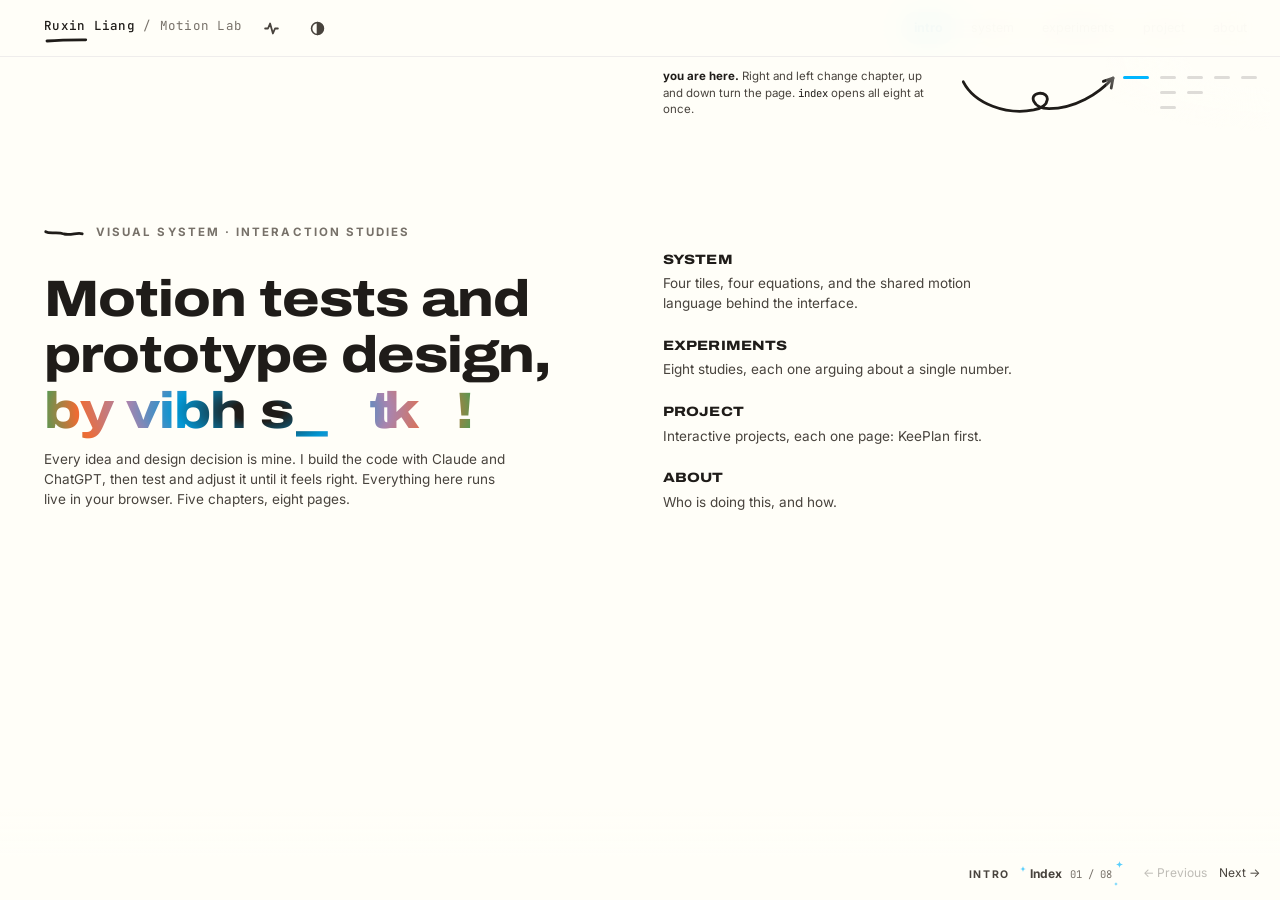
==== commit 55eace6f: "Decode: shorter, fast then slow" ====
--- a/index.html
+++ b/index.html
@@ -1104,7 +1104,7 @@
 <script src="assets/art.js?v=259"></script>
 <script src="assets/labs.js?v=197"></script>
 <script src="assets/motion-studies.js?v=1"></script>
-<script src="assets/site.js?v=226"></script>
+<script src="assets/site.js?v=227"></script>
 <script src="assets/motion-token-cards.js?v=1"></script>
 <script src="assets/keeplan.js?v=211"></script>
 <script src="assets/pager.js?v=210"></script>
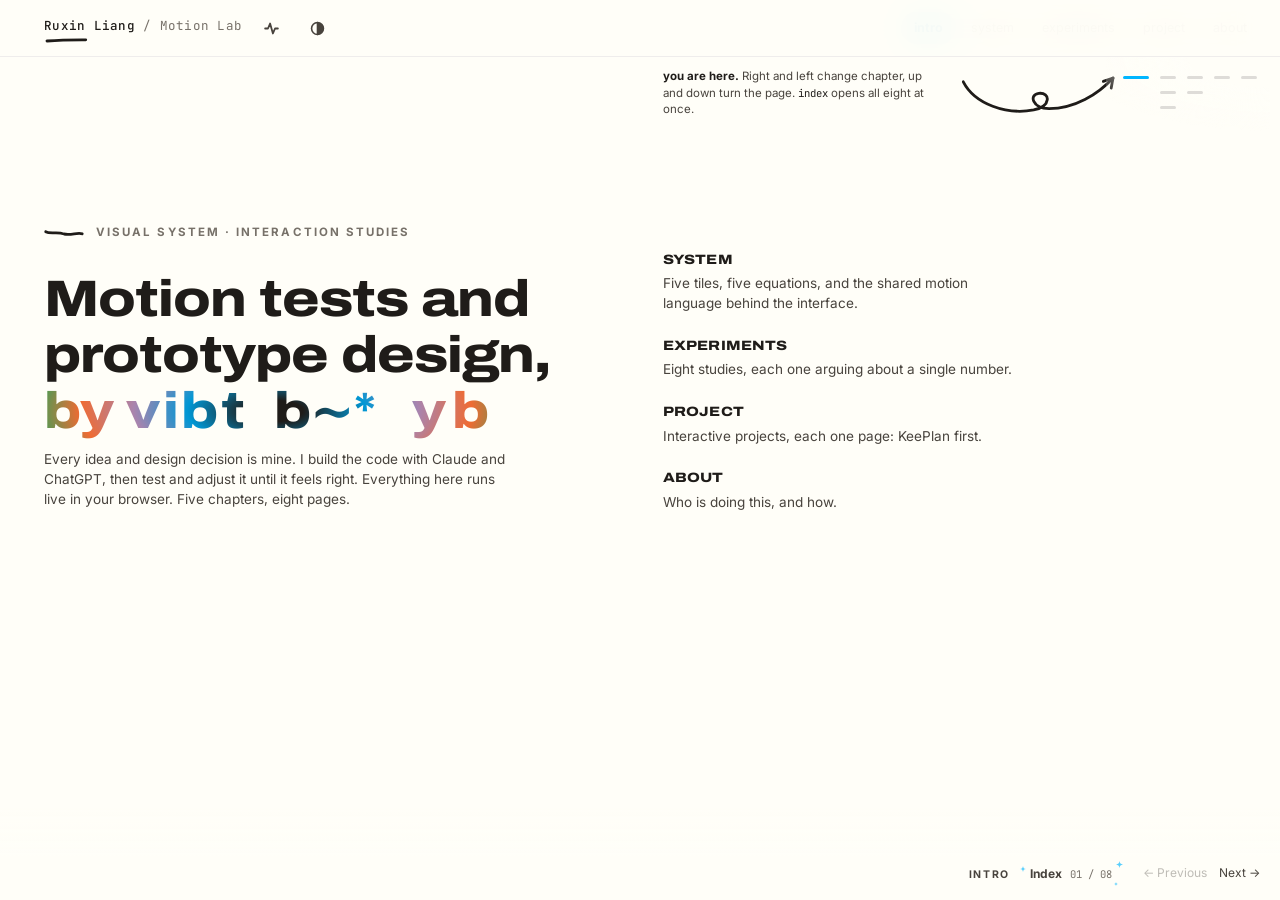
==== commit e8570354: "Halftone dot style for the Visual system tiles, typeable Halftone tile, one-project Project page, de" ====
--- a/index.html
+++ b/index.html
@@ -26,7 +26,7 @@
 <link rel="stylesheet" href="assets/site.css?v=228">
 <link rel="stylesheet" href="assets/labs.css?v=197">
 <link rel="stylesheet" href="assets/keeplan.css?v=212">
-<link rel="stylesheet" href="assets/handdrawn-refinement.css?v=40">
+<link rel="stylesheet" href="assets/handdrawn-refinement.css?v=43">
 <script src="assets/theme.js?v=200"></script>
 <script src="assets/type.js?v=199"></script>
 </head>
@@ -54,7 +54,7 @@
       <article class="page page--intro">
         <div class="wrap hero">
           <span class="eyebrow">Visual system · Interaction studies</span>
-          <h1>Motion tests and prototype design, <em>by vibe coding.</em></h1>
+          <h1>Motion tests and prototype design, <em>by <span class="vc">vibe coding</span><span class="vc-dot">.</span></em></h1>
           <p class="lead">
             Every idea and design decision is mine. I build the code with Claude
             and ChatGPT, then test and adjust it until it feels right. Everything
@@ -62,7 +62,7 @@
           </p>
 
           <nav class="guide" aria-label="What each chapter studies">
-            <a href="#/system"><b>System</b><span>Four tiles, four equations, and the
+            <a href="#/system"><b>System</b><span>Five tiles, five equations, and the
               shared motion language behind the interface.</span></a>
             <a href="#/experiments"><b>Experiments</b><span>Eight studies, each one
               arguing about a single number.</span></a>
@@ -120,7 +120,7 @@
           <div class="section__head">
             <h2>Visual system</h2>
             <p>
-              Four tiles, four equations. Colour is interpolated in linear light,
+              Five tiles, five equations. Colour is interpolated in linear light,
               so a ramp keeps its weight through the middle instead of going
               grey. Explore a tile to see its rule and response.
             </p>
@@ -232,33 +232,6 @@
                 <span class="pcard__t">KeePlan</span>
                 <span class="pcard__d">A planner for people who know what to do and cannot start. Research, decisions and a live thirteen-screen prototype.</span>
                 <span class="pcard__tags"><b>Prototype</b><b>Research</b><b>Mobile</b></span>
-              </span>
-            </a>
-            <a class="pcard pcard--soon" href="#/project/p2" data-case="p2">
-              <span class="pcard__art" aria-hidden="true"><span>+</span></span>
-              <span class="pcard__body">
-                <span class="pcard__n">02</span>
-                <span class="pcard__t">Project two</span>
-                <span class="pcard__d">Coming soon. One line on what it is.</span>
-                <span class="pcard__tags"><b>Prototype</b></span>
-              </span>
-            </a>
-            <a class="pcard pcard--soon" href="#/project/p3" data-case="p3">
-              <span class="pcard__art" aria-hidden="true"><span>+</span></span>
-              <span class="pcard__body">
-                <span class="pcard__n">03</span>
-                <span class="pcard__t">Project three</span>
-                <span class="pcard__d">Coming soon. One line on what it is.</span>
-                <span class="pcard__tags"><b>Prototype</b></span>
-              </span>
-            </a>
-            <a class="pcard pcard--soon" href="#/project/p4" data-case="p4">
-              <span class="pcard__art" aria-hidden="true"><span>+</span></span>
-              <span class="pcard__body">
-                <span class="pcard__n">04</span>
-                <span class="pcard__t">Project four</span>
-                <span class="pcard__d">Coming soon. One line on what it is.</span>
-                <span class="pcard__tags"><b>Prototype</b></span>
               </span>
             </a>
           </div>
@@ -905,206 +878,11 @@
       </article>
         </div>
       </div>
-      <div class="casesheet" id="case-p2" role="dialog" aria-modal="true" aria-label="Project two" hidden>
-        <div class="casesheet__bar">
-          <button class="casesheet__close" type="button" aria-label="Close Project two"><svg viewBox="0 0 24 24" aria-hidden="true"><path d="M6 6l12 12M18 6 6 18"/></svg><span>Close</span></button>
-          <span class="casesheet__t">Project two</span>
-        </div>
-        <div class="casesheet__scroll">
-      <article class="page page--top page--doc page--case page--sheet page--placeholder" data-project="p2">
-        <div class="wrap">
-        <section class="phero">
-          <span class="eyebrow">Interactive project &middot; 02</span>
-          <h1>Project two, <em>coming soon.</em></h1>
-          <p>
-            One or two sentences on what this project is, who it is for and what you can do in the prototype below.
-            Replace this paragraph, the facts and the five sections underneath; the layout stays.
-          </p>
-          <dl class="facts">
-            <div><dt>Role</dt><dd>Your role on the project</dd></div>
-            <div><dt>Year</dt><dd>2026</dd></div>
-            <div><dt>Type</dt><dd>Interactive prototype</dd></div>
-            <div><dt>Tools</dt><dd>What it was built with</dd></div>
-          </dl>
-        </section>
-        <nav class="pnav" aria-label="On this page"><div class="pnav__row"><a href="#p2-proto" data-scroll>Prototype</a><a href="#p2-problem" data-scroll>Problem</a><a href="#p2-process" data-scroll>Process</a><a href="#p2-decision" data-scroll>Decision</a><a href="#p2-outcome" data-scroll>Outcome</a></div></nav>
-        <section class="section" id="p2-proto" data-accent="azure">
-          <div class="section__head" data-kicker="Live prototype">
-            <h2>The prototype</h2>
-            <p>The interactive piece goes in this frame: an embedded build, a canvas, or a set of live screens.</p>
-          </div>
-          <div class="proto-slot" role="img" aria-label="Placeholder for the interactive prototype">
-            <span class="proto-slot__plus" aria-hidden="true">+</span>
-            <span class="proto-slot__t">Interactive prototype goes here</span>
-          </div>
-        </section>
-        <section class="section" id="p2-problem" data-accent="yellow">
-          <div class="section__head" data-kicker="Needfinding">
-            <h2>The problem</h2>
-            <p>Who has it, and what they do about it today.</p>
-          </div>
-          <div class="prose"><p>Placeholder. Two or three short paragraphs.</p></div>
-        </section>
-        <section class="section" id="p2-process" data-accent="azure">
-          <div class="section__head" data-kicker="What I did">
-            <h2>The process</h2>
-            <p>Research, sketches, tests: only the steps that changed the outcome.</p>
-          </div>
-          <div class="prose"><p>Placeholder. Add figures or a short list of steps.</p></div>
-        </section>
-        <section class="section" id="p2-decision" data-accent="orange">
-          <div class="section__head" data-kicker="Key decision">
-            <h2>The decision it turned on</h2>
-            <p>One or two decisions, and what was given up.</p>
-          </div>
-          <div class="prose"><p>Placeholder.</p></div>
-        </section>
-        <section class="section" id="p2-outcome" data-accent="yellow">
-          <div class="section__head" data-kicker="Result">
-            <h2>The outcome</h2>
-            <p>What changed, in numbers if there are any.</p>
-          </div>
-          <div class="prose"><p>Placeholder.</p></div>
-        </section>
-        </div>
-      </article>
-        </div>
-      </div>
-      <div class="casesheet" id="case-p3" role="dialog" aria-modal="true" aria-label="Project three" hidden>
-        <div class="casesheet__bar">
-          <button class="casesheet__close" type="button" aria-label="Close Project three"><svg viewBox="0 0 24 24" aria-hidden="true"><path d="M6 6l12 12M18 6 6 18"/></svg><span>Close</span></button>
-          <span class="casesheet__t">Project three</span>
-        </div>
-        <div class="casesheet__scroll">
-      <article class="page page--top page--doc page--case page--sheet page--placeholder" data-project="p3">
-        <div class="wrap">
-        <section class="phero">
-          <span class="eyebrow">Interactive project &middot; 03</span>
-          <h1>Project three, <em>coming soon.</em></h1>
-          <p>
-            One or two sentences on what this project is, who it is for and what you can do in the prototype below.
-            Replace this paragraph, the facts and the five sections underneath; the layout stays.
-          </p>
-          <dl class="facts">
-            <div><dt>Role</dt><dd>Your role on the project</dd></div>
-            <div><dt>Year</dt><dd>2026</dd></div>
-            <div><dt>Type</dt><dd>Interactive prototype</dd></div>
-            <div><dt>Tools</dt><dd>What it was built with</dd></div>
-          </dl>
-        </section>
-        <nav class="pnav" aria-label="On this page"><div class="pnav__row"><a href="#p3-proto" data-scroll>Prototype</a><a href="#p3-problem" data-scroll>Problem</a><a href="#p3-process" data-scroll>Process</a><a href="#p3-decision" data-scroll>Decision</a><a href="#p3-outcome" data-scroll>Outcome</a></div></nav>
-        <section class="section" id="p3-proto" data-accent="azure">
-          <div class="section__head" data-kicker="Live prototype">
-            <h2>The prototype</h2>
-            <p>The interactive piece goes in this frame: an embedded build, a canvas, or a set of live screens.</p>
-          </div>
-          <div class="proto-slot" role="img" aria-label="Placeholder for the interactive prototype">
-            <span class="proto-slot__plus" aria-hidden="true">+</span>
-            <span class="proto-slot__t">Interactive prototype goes here</span>
-          </div>
-        </section>
-        <section class="section" id="p3-problem" data-accent="yellow">
-          <div class="section__head" data-kicker="Needfinding">
-            <h2>The problem</h2>
-            <p>Who has it, and what they do about it today.</p>
-          </div>
-          <div class="prose"><p>Placeholder. Two or three short paragraphs.</p></div>
-        </section>
-        <section class="section" id="p3-process" data-accent="azure">
-          <div class="section__head" data-kicker="What I did">
-            <h2>The process</h2>
-            <p>Research, sketches, tests: only the steps that changed the outcome.</p>
-          </div>
-          <div class="prose"><p>Placeholder. Add figures or a short list of steps.</p></div>
-        </section>
-        <section class="section" id="p3-decision" data-accent="orange">
-          <div class="section__head" data-kicker="Key decision">
-            <h2>The decision it turned on</h2>
-            <p>One or two decisions, and what was given up.</p>
-          </div>
-          <div class="prose"><p>Placeholder.</p></div>
-        </section>
-        <section class="section" id="p3-outcome" data-accent="yellow">
-          <div class="section__head" data-kicker="Result">
-            <h2>The outcome</h2>
-            <p>What changed, in numbers if there are any.</p>
-          </div>
-          <div class="prose"><p>Placeholder.</p></div>
-        </section>
-        </div>
-      </article>
-        </div>
-      </div>
-      <div class="casesheet" id="case-p4" role="dialog" aria-modal="true" aria-label="Project four" hidden>
-        <div class="casesheet__bar">
-          <button class="casesheet__close" type="button" aria-label="Close Project four"><svg viewBox="0 0 24 24" aria-hidden="true"><path d="M6 6l12 12M18 6 6 18"/></svg><span>Close</span></button>
-          <span class="casesheet__t">Project four</span>
-        </div>
-        <div class="casesheet__scroll">
-      <article class="page page--top page--doc page--case page--sheet page--placeholder" data-project="p4">
-        <div class="wrap">
-        <section class="phero">
-          <span class="eyebrow">Interactive project &middot; 04</span>
-          <h1>Project four, <em>coming soon.</em></h1>
-          <p>
-            One or two sentences on what this project is, who it is for and what you can do in the prototype below.
-            Replace this paragraph, the facts and the five sections underneath; the layout stays.
-          </p>
-          <dl class="facts">
-            <div><dt>Role</dt><dd>Your role on the project</dd></div>
-            <div><dt>Year</dt><dd>2026</dd></div>
-            <div><dt>Type</dt><dd>Interactive prototype</dd></div>
-            <div><dt>Tools</dt><dd>What it was built with</dd></div>
-          </dl>
-        </section>
-        <nav class="pnav" aria-label="On this page"><div class="pnav__row"><a href="#p4-proto" data-scroll>Prototype</a><a href="#p4-problem" data-scroll>Problem</a><a href="#p4-process" data-scroll>Process</a><a href="#p4-decision" data-scroll>Decision</a><a href="#p4-outcome" data-scroll>Outcome</a></div></nav>
-        <section class="section" id="p4-proto" data-accent="azure">
-          <div class="section__head" data-kicker="Live prototype">
-            <h2>The prototype</h2>
-            <p>The interactive piece goes in this frame: an embedded build, a canvas, or a set of live screens.</p>
-          </div>
-          <div class="proto-slot" role="img" aria-label="Placeholder for the interactive prototype">
-            <span class="proto-slot__plus" aria-hidden="true">+</span>
-            <span class="proto-slot__t">Interactive prototype goes here</span>
-          </div>
-        </section>
-        <section class="section" id="p4-problem" data-accent="yellow">
-          <div class="section__head" data-kicker="Needfinding">
-            <h2>The problem</h2>
-            <p>Who has it, and what they do about it today.</p>
-          </div>
-          <div class="prose"><p>Placeholder. Two or three short paragraphs.</p></div>
-        </section>
-        <section class="section" id="p4-process" data-accent="azure">
-          <div class="section__head" data-kicker="What I did">
-            <h2>The process</h2>
-            <p>Research, sketches, tests: only the steps that changed the outcome.</p>
-          </div>
-          <div class="prose"><p>Placeholder. Add figures or a short list of steps.</p></div>
-        </section>
-        <section class="section" id="p4-decision" data-accent="orange">
-          <div class="section__head" data-kicker="Key decision">
-            <h2>The decision it turned on</h2>
-            <p>One or two decisions, and what was given up.</p>
-          </div>
-          <div class="prose"><p>Placeholder.</p></div>
-        </section>
-        <section class="section" id="p4-outcome" data-accent="yellow">
-          <div class="section__head" data-kicker="Result">
-            <h2>The outcome</h2>
-            <p>What changed, in numbers if there are any.</p>
-          </div>
-          <div class="prose"><p>Placeholder.</p></div>
-        </section>
-        </div>
-      </article>
-        </div>
-      </div>
     </div>
-<script src="assets/art.js?v=259"></script>
+<script src="assets/art.js?v=282"></script>
 <script src="assets/labs.js?v=197"></script>
 <script src="assets/motion-studies.js?v=1"></script>
-<script src="assets/site.js?v=227"></script>
+<script src="assets/site.js?v=231"></script>
 <script src="assets/motion-token-cards.js?v=1"></script>
 <script src="assets/keeplan.js?v=211"></script>
 <script src="assets/pager.js?v=210"></script>
--- a/assets/handdrawn-refinement.css
+++ b/assets/handdrawn-refinement.css
@@ -676,3 +676,11 @@
 /* text decode: a letter keeps its own width while it flickers, so the line does not jump */
 .dx{display:inline-block;white-space:pre;text-align:left;vertical-align:baseline}
 
+/* while "vibe coding" is being found its letters sit a little apart; they close up when it lands */
+.is-decoding .dx{margin-right:.07em}
+.is-decoding.is-landing .dx{margin-right:0;transition:margin-right .5s cubic-bezier(.2,.7,.2,1)}
+
+
+/* the Flow section: its heading used to span 40 grid rows, and those empty rows left a tall blank under the controls */
+.casesheet .page--flow--inline .section__head{grid-row:1 / span 1}
+.casesheet .page--flow--inline .section > .kp{grid-row:1}
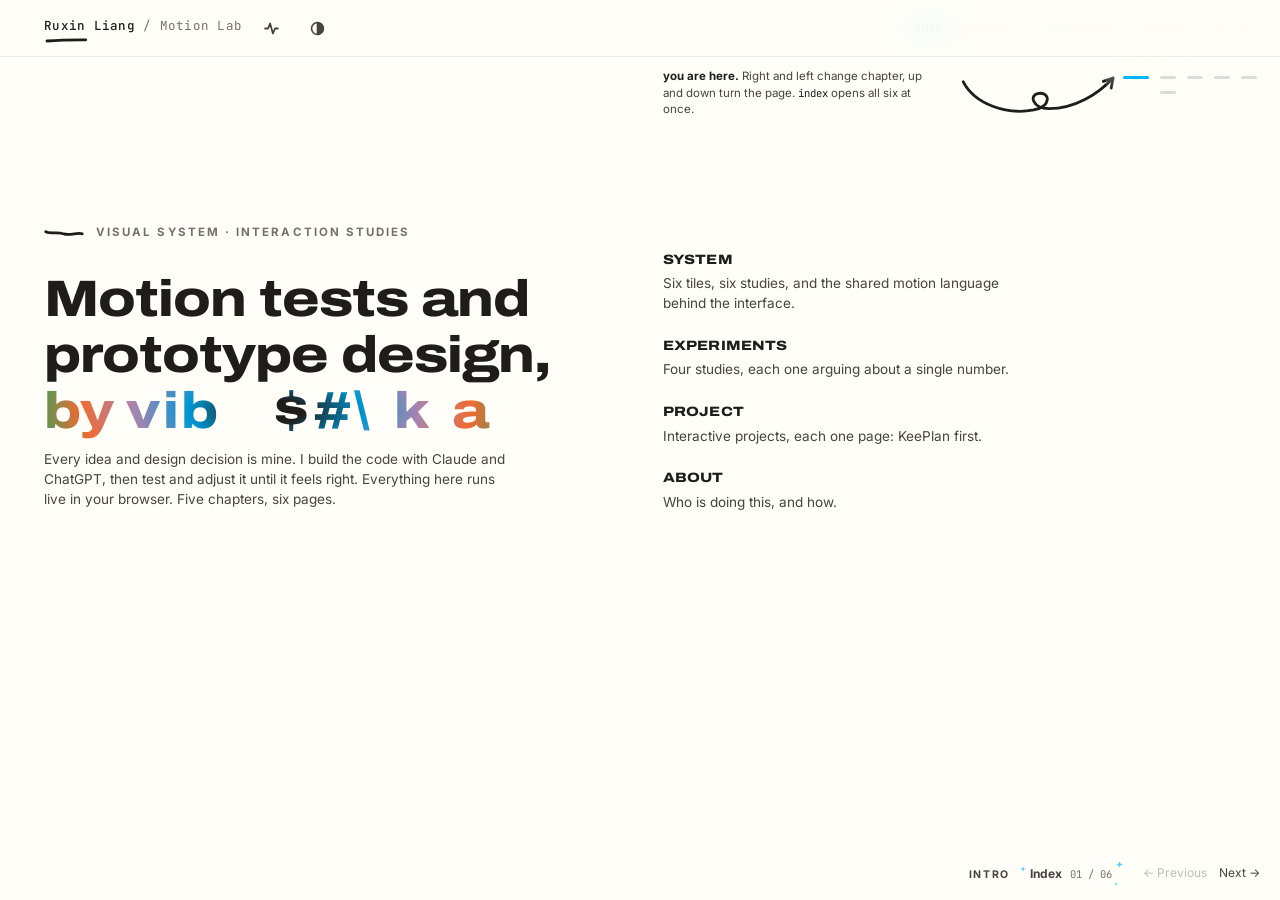
==== commit 62071681: "Update visual studies, KeePlan cover motion and four experiments" ====
--- a/index.html
+++ b/index.html
@@ -4,7 +4,7 @@
 <meta charset="utf-8">
 <meta name="viewport" content="width=device-width, initial-scale=1, viewport-fit=cover">
 <title>Ruxin Liang — Motion Lab</title>
-<meta name="description" content="A visual system drawn from formulas, eight interaction studies, and KeePlan: a live thirteen-screen prototype. Everything is drawn in code and runs live in the browser.">
+<meta name="description" content="A visual system drawn from formulas, four interaction studies, and KeePlan: a live thirteen-screen prototype. Everything is drawn in code and runs live in the browser.">
 <link rel="icon" href="assets/favicon.ico?v=3">
 <link rel="apple-touch-icon" href="assets/apple-touch-icon.png">
 <!-- Held invisible until the fonts and the first mount are in, then faded in once:
@@ -26,7 +26,7 @@
 <link rel="stylesheet" href="assets/site.css?v=228">
 <link rel="stylesheet" href="assets/labs.css?v=197">
 <link rel="stylesheet" href="assets/keeplan.css?v=212">
-<link rel="stylesheet" href="assets/handdrawn-refinement.css?v=43">
+<link rel="stylesheet" href="assets/handdrawn-refinement.css?v=47">
 <script src="assets/theme.js?v=200"></script>
 <script src="assets/type.js?v=199"></script>
 </head>
@@ -58,13 +58,13 @@
           <p class="lead">
             Every idea and design decision is mine. I build the code with Claude
             and ChatGPT, then test and adjust it until it feels right. Everything
-            here runs live in your browser. Five chapters, eight pages.
+            here runs live in your browser. Five chapters, six pages.
           </p>
 
           <nav class="guide" aria-label="What each chapter studies">
-            <a href="#/system"><b>System</b><span>Five tiles, five equations, and the
+            <a href="#/system"><b>System</b><span>Six tiles, six studies, and the
               shared motion language behind the interface.</span></a>
-            <a href="#/experiments"><b>Experiments</b><span>Eight studies, each one
+            <a href="#/experiments"><b>Experiments</b><span>Four studies, each one
               arguing about a single number.</span></a>
             <a href="#/project"><b>Project</b><span>Interactive projects, each one page: KeePlan first.</span></a>
             <a href="#/about"><b>About</b><span>Who is doing this, and how.</span></a>
@@ -106,7 +106,7 @@
             <p class="doodle__t">
               <b>you are here.</b>
               Right and left change chapter, up and down turn the page.
-              <i>index</i> opens all eight at once.
+              <i>index</i> opens all six at once.
             </p>
           </div>
         </div>
@@ -120,7 +120,7 @@
           <div class="section__head">
             <h2>Visual system</h2>
             <p>
-              Five tiles, five equations. Colour is interpolated in linear light,
+              Six tiles, six studies. Colour is interpolated in linear light,
               so a ramp keeps its weight through the middle instead of going
               grey. Explore a tile to see its rule and response.
             </p>
@@ -133,7 +133,7 @@
           <div class="section__head">
             <h2>Motion tokens</h2>
             <p>
-              Four timing curves, four five-second motion studies.
+              Five motion studies, each a five-second loop.
               Tap a study to replay its loop.
             </p>
           </div>
@@ -148,42 +148,7 @@
           </dl>
         </div>
       </article>
-      <article class="page">
-        <div class="wrap">
-          <div class="section__head">
-            <h2>A shape that keeps what you did to it</h2>
-            <p>
-              <span class="input-hint--mouse">Move to shape. Leave to keep.</span><span class="input-hint--touch">Drag to shape. Release to keep.</span>
-            </p>
-          </div>
-          <div class="study">
-            <div class="study__art" data-art="lame" aria-label="Five nested shapes the pointer reshapes"></div>
-            <div class="study__read">
-              <p class="study__intro">One shape, five echoes. Find a composition worth keeping.</p>
-              <p><b>Left / right</b> changes the silhouette.<br><b>Up / down</b> adjusts the spacing.</p>
-              <p><span class="input-hint--mouse">Leave to pause. Double-click to reset.</span><span class="input-hint--touch">Drag to shape. Lift your finger to pause.</span></p>
-              <button type="button" class="study__reset" data-shape-reset>Reset shape</button>
-              <details class="case-details"><summary><svg class="case-details__arrow" viewBox="0 0 28 28" aria-hidden="true" focusable="false"><path d="M13.1 4.1C11.9 9.3 15.4 14.3 13.5 23.1M5.7 15.3C8.2 17.1 10.8 20.2 13.5 23.1C16.8 20.8 19.2 17.9 22.1 15.8"/></svg><span>How it works</span></summary><div class="case-details__body">
-              <p>
-                All five rings are one equation. The exponent <b>n</b> is the only
-                thing that decides what kind of shape it draws: at n&nbsp;=&nbsp;1 a
-                diamond, at n&nbsp;=&nbsp;2 an ellipse, and by n&nbsp;=&nbsp;8 a
-                rectangle with the corners still soft. Everything else in the family
-                lives between those.
-              </p>
-              <p>
-                Left to right writes n. Up and down writes <b>p</b>, which spaces the
-                rings at (i/R)^p, so they either crowd against the outside or open out
-                toward the middle.
-              </p>
-              <p>
-                Those two numbers define the shape. Pointer movement adjusts them relative to the last position, so returning does not cause a jump. <b>Leaving freezes the current shape</b>. Double-click resets the composition.
-              </p>
-              <span class="study__math"></span></div></details>
-            </div>
-          </div>
-        </div>
-      </article>
+
     </section>
 
     <!-- experiments ---------------------------------------------------- -->
@@ -202,15 +167,6 @@
               </p>
             </noscript>
           </div>
-        </div>
-      </article>
-      <article class="page">
-        <div class="wrap">
-          <div class="section__head">
-            <h2>Experiments, five to eight</h2>
-            <p>Drag the toasts and the sheet. The last one keeps whatever you do to it.</p>
-          </div>
-          <div class="grid" data-labs="4-7"></div>
         </div>
       </article>
     </section>
@@ -879,13 +835,16 @@
         </div>
       </div>
     </div>
-<script src="assets/art.js?v=282"></script>
-<script src="assets/labs.js?v=197"></script>
-<script src="assets/motion-studies.js?v=1"></script>
-<script src="assets/site.js?v=231"></script>
-<script src="assets/motion-token-cards.js?v=1"></script>
+<script src="assets/art.js?v=295"></script>
+<script src="assets/labs.js?v=199"></script>
+<script src="assets/motion-studies.js?v=5"></script>
+<script src="assets/site.js?v=238"></script>
+<script src="assets/motion-token-cards.js?v=3"></script>
 <script src="assets/keeplan.js?v=211"></script>
 <script src="assets/pager.js?v=210"></script>
 <script src="assets/disclosures.js?v=201"></script>
 </body>
 </html>
+
+
+
--- a/assets/handdrawn-refinement.css
+++ b/assets/handdrawn-refinement.css
@@ -684,3 +684,47 @@
 /* the Flow section: its heading used to span 40 grid rows, and those empty rows left a tall blank under the controls */
 .casesheet .page--flow--inline .section__head{grid-row:1 / span 1}
 .casesheet .page--flow--inline .section > .kp{grid-row:1}
+
+/* KeePlan cover: brand gradient, fixed icon anchors. */
+.pcard__art--keeplan{position:relative;background:#0b5fd0;isolation:isolate}
+.pcard__art--keeplan::before{content:"";position:absolute;inset:-9%;z-index:-1;background:linear-gradient(125deg,#073d8c 0%,#0b5fd0 40%,#008ebd 72%,#00b6d4 100%);background-size:160% 160%;transform:translate(var(--cover-x,0%),var(--cover-y,0%));transition:transform 1.3s cubic-bezier(.2,.7,.2,1);animation:kp-cover-flow 14s ease-in-out infinite alternate;animation-play-state:paused}
+.pcard__art--keeplan.kpc-visible::before{animation-play-state:running}
+.kpc-reveal{opacity:0;transition:opacity .9s ease var(--delay,0ms)}
+.kpc-visible .kpc-reveal{opacity:1}
+.kpc-feedback{transform-box:fill-box;transform-origin:center;transition:transform .5s cubic-bezier(.2,.7,.2,1)}
+.kpc-i:hover .kpc-feedback{transform:rotate(5deg) scale(1.06)}
+.pcard:hover .kpc-plate,.pcard:focus-visible .kpc-plate{transform:none}
+@keyframes kp-cover-flow{from{background-position:15% 30%}to{background-position:75% 65%}}
+:root[data-motion="off"] .pcard__art--keeplan::before{animation:none;transition:none}
+:root[data-motion="off"] .kpc-reveal{opacity:1;transition:none}
+:root[data-motion="off"] .kpc-feedback{transition:none;transform:none}
+@media(prefers-reduced-motion:reduce){.pcard__art--keeplan::before{animation:none;transition:none}.kpc-reveal{opacity:1;transition:none}.kpc-feedback{transition:none;transform:none}}
+
+/* Generous pointer targets; feedback changes inside fixed icon anchors. */
+.pcard__art--keeplan .kpc-i{pointer-events:all}
+.kpc-hit{pointer-events:all}
+.pcard__art--keeplan .kpc-feedback{transition:transform .35s cubic-bezier(.2,.8,.2,1),filter .35s ease}
+.pcard__art--keeplan .kpc-i:hover{opacity:1}
+.pcard__art--keeplan .kpc-i:hover .kpc-feedback{transform:scale(1.24) rotate(4deg);filter:drop-shadow(0 0 3px rgba(255,255,255,.95)) drop-shadow(0 0 7px rgba(153,233,255,.55))}
+.pcard__art--keeplan::before{transition:transform .55s cubic-bezier(.2,.7,.2,1)}
+@media(prefers-reduced-motion:reduce){.pcard__art--keeplan .kpc-i:hover .kpc-feedback{transform:none}}
+:root[data-motion="off"] .pcard__art--keeplan .kpc-i:hover .kpc-feedback{transform:none}
+
+/* The central mark arrives once, then responds only to direct interaction. */
+.pcard__art--keeplan .kpc-logo-enter{transform-box:fill-box;transform-origin:center;opacity:0;transform:scale(.96);transition:opacity .7s ease,transform .7s cubic-bezier(.2,.7,.2,1)}
+.pcard__art--keeplan.kpc-visible .kpc-logo-enter{opacity:1;transform:scale(1)}
+.pcard__art--keeplan .kpc-plate{pointer-events:all;transform-box:fill-box;transform-origin:center;transition:transform .35s cubic-bezier(.2,.8,.2,1),filter .35s ease}
+.pcard__art--keeplan .kpc-plate:hover{transform:translateY(-3px) scale(1.05);filter:drop-shadow(0 5px 6px rgba(7,61,140,.24))}
+.pcard__art--keeplan .kpc-plate:active{transform:scale(.98);filter:drop-shadow(0 1px 2px rgba(7,61,140,.18));transition-duration:.12s}
+:root[data-motion="off"] .pcard__art--keeplan .kpc-logo-enter{opacity:1;transform:none;transition:none}
+:root[data-motion="off"] .pcard__art--keeplan .kpc-plate{transition:none}
+:root[data-motion="off"] .pcard__art--keeplan .kpc-plate:hover,:root[data-motion="off"] .pcard__art--keeplan .kpc-plate:active{transform:none}
+@media(prefers-reduced-motion:reduce){.pcard__art--keeplan .kpc-logo-enter{opacity:1;transform:none;transition:none}.pcard__art--keeplan .kpc-plate{transition:none}.pcard__art--keeplan .kpc-plate:hover,.pcard__art--keeplan .kpc-plate:active{transform:none}}
+
+/* A soft circular neighbourhood follows the pointer, without a visible ring. */
+.pcard__art--keeplan .kpc-i{transition:filter .3s ease;filter:brightness(calc(1 + var(--near,0)*.14))}
+.pcard__art--keeplan .kpc-i:hover{opacity:revert}
+.pcard__art--keeplan .kpc-feedback,
+.pcard__art--keeplan .kpc-i:hover .kpc-feedback{transform:translateY(calc(var(--near,0)*-2px)) scale(calc(1 + var(--near,0)*.13));filter:none;transition:transform .3s cubic-bezier(.2,.7,.2,1)}
+:root[data-motion="off"] .pcard__art--keeplan .kpc-feedback{transform:none;transition:none}
+@media(prefers-reduced-motion:reduce){.pcard__art--keeplan .kpc-feedback{transform:none;transition:none}}
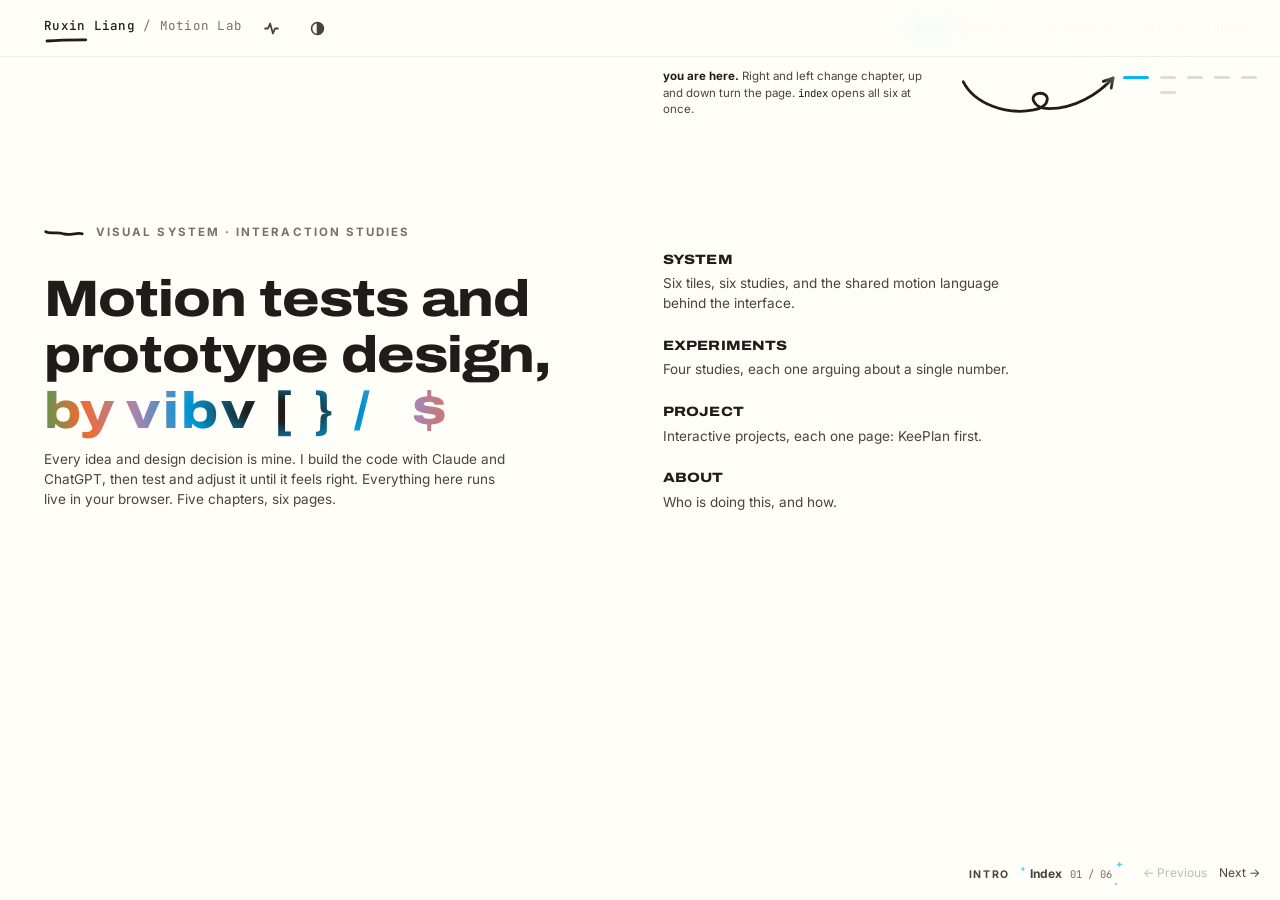
==== commit 240c732a: "Experiment cards in the dot style, six-shape field, Arrive rebuilt as three beats with eight distinc" ====
--- a/index.html
+++ b/index.html
@@ -24,7 +24,7 @@
 <link rel="stylesheet"
       href="https://fonts.googleapis.com/css2?family=Montserrat:wght@800&display=swap">
 <link rel="stylesheet" href="assets/site.css?v=228">
-<link rel="stylesheet" href="assets/labs.css?v=197">
+<link rel="stylesheet" href="assets/labs.css?v=200">
 <link rel="stylesheet" href="assets/keeplan.css?v=212">
 <link rel="stylesheet" href="assets/handdrawn-refinement.css?v=47">
 <script src="assets/theme.js?v=200"></script>
@@ -835,8 +835,8 @@
         </div>
       </div>
     </div>
-<script src="assets/art.js?v=295"></script>
-<script src="assets/labs.js?v=199"></script>
+<script src="assets/art.js?v=303"></script>
+<script src="assets/labs.js?v=207"></script>
 <script src="assets/motion-studies.js?v=5"></script>
 <script src="assets/site.js?v=238"></script>
 <script src="assets/motion-token-cards.js?v=3"></script>
--- a/assets/labs.css
+++ b/assets/labs.css
@@ -410,3 +410,29 @@
 /* the pressed one is a filled pill, so both passes of the pen come off */
 .ramp__city[aria-pressed="true"]::before,
 .ramp__city[aria-pressed="true"]::after{opacity:0}
+
+/* 01 layout: the date sits left, big, in the site's face; the three days run along the foot as three columns under a hairline, with no
+   vertical rules (those used to cut through the date on a short card) */
+.ramp__type{place-items:center start;padding:0 16px;align-content:center;padding-bottom:22%}
+.ramp__row{justify-content:flex-start;font-size:clamp(20px,7.2cqw,58px);letter-spacing:-.01em}
+.ramp__meta{padding:14px 16px 0;font-size:9px}
+.ramp__foot{padding:0 16px}
+.ramp__legend{column-gap:14px}
+.ramp__legend div{padding:10px 0 12px;border-top:1px solid color-mix(in srgb,currentColor 38%,transparent);gap:4px}
+.ramp__legend div + div{border-left:0}
+.ramp__legend b{opacity:.6;font-size:9px}
+.ramp__legend span{font-family:var(--font-body,inherit);font-size:clamp(15px,4.6cqw,24px);font-weight:700;letter-spacing:-.01em;line-height:1.1}
+.ramp__legend em{display:block;font-family:var(--mono);font-size:10px;font-weight:400;letter-spacing:.02em;margin-top:3px}
+.ramp__bar{padding:11px 0}
+
+/* 01 as a dot panel: the paint layer is a canvas of dots on the card's own surface, and the old drift / vignette are gone */
+.ramp{background:var(--surface-2,var(--surface))}
+.ramp__paint{inset:0;animation:none;transition:none}
+.ramp__paint canvas{display:block;width:100%;height:100%}
+.ramp__grain{display:none}
+.ramp__type{padding-bottom:24%}
+
+/* the small card shows six shapes (3 x 2); keep every one fully inside the card, clear of the HOVER label and the number */
+.morph{padding:30px 18px 34px;gap:8px;grid-auto-rows:minmax(0,1fr)}
+.morph__cell{min-width:0;min-height:0}
+
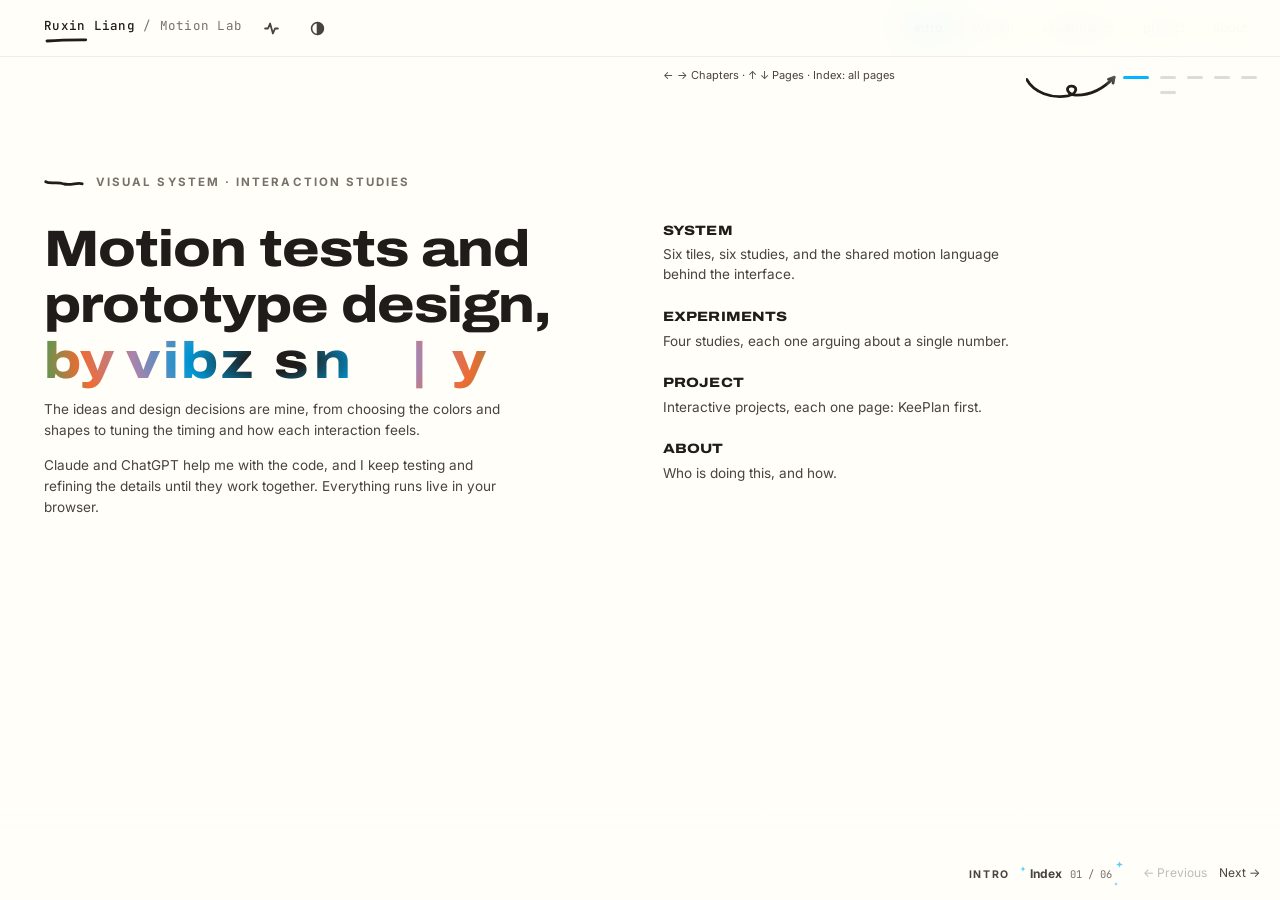
==== commit ff5a4517: "Refine intro and about copy, weather dot motion and phone shadow # Conflicts: #	assets/labs.css #	as" ====
--- a/index.html
+++ b/index.html
@@ -24,9 +24,9 @@
 <link rel="stylesheet"
       href="https://fonts.googleapis.com/css2?family=Montserrat:wght@800&display=swap">
 <link rel="stylesheet" href="assets/site.css?v=228">
-<link rel="stylesheet" href="assets/labs.css?v=200">
-<link rel="stylesheet" href="assets/keeplan.css?v=212">
-<link rel="stylesheet" href="assets/handdrawn-refinement.css?v=47">
+<link rel="stylesheet" href="assets/labs.css?v=20261005">
+<link rel="stylesheet" href="assets/keeplan.css?v=213">
+<link rel="stylesheet" href="assets/handdrawn-refinement.css?v=49">
 <script src="assets/theme.js?v=200"></script>
 <script src="assets/type.js?v=199"></script>
 </head>
@@ -55,11 +55,10 @@
         <div class="wrap hero">
           <span class="eyebrow">Visual system · Interaction studies</span>
           <h1>Motion tests and prototype design, <em>by <span class="vc">vibe coding</span><span class="vc-dot">.</span></em></h1>
-          <p class="lead">
-            Every idea and design decision is mine. I build the code with Claude
-            and ChatGPT, then test and adjust it until it feels right. Everything
-            here runs live in your browser. Five chapters, six pages.
-          </p>
+          <div class="lead">
+            <p>The ideas and design decisions are mine, from choosing the colors and shapes to tuning the timing and how each interaction feels.</p>
+            <p>Claude and ChatGPT help me with the code, and I keep testing and refining the details until they work together. Everything runs live in your browser.</p>
+          </div>
 
           <nav class="guide" aria-label="What each chapter studies">
             <a href="#/system"><b>System</b><span>Six tiles, six studies, and the
@@ -103,11 +102,7 @@
                        176 62 212 40 236 14"/>
               <path class="doodle__head" pathLength="1" d="M220.9 19.4 236 14 233.2 29.7"/>
             </svg>
-            <p class="doodle__t">
-              <b>you are here.</b>
-              Right and left change chapter, up and down turn the page.
-              <i>index</i> opens all six at once.
-            </p>
+            <p class="doodle__t">← → Chapters · ↑ ↓ Pages · Index: all pages</p>
           </div>
         </div>
       </article>
@@ -206,21 +201,9 @@
         <div class="wrap">
           <div class="section__head"><h2>About</h2></div>
           <div class="about">
-            <p>
-              I am Ruxin Liang. My work is in 3D; I explore interface design independently.
-              This lab collects the visual and interaction questions I am working through.
-            </p>
-            <p>
-              I start with a formula, choose its parameters and adjust them until the result
-              feels right. I build with Claude's help; choosing the direction and refining
-              the behaviour are my design work.
-            </p>
-            <p>
-              The artwork is generated from formulas, the KeePlan prototype runs in the browser,
-              and its icons are SVG paths. Experiment 03 also powers the expanding detail
-              panels. The motion control follows your system preference and lets you
-              pause animation.
-            </p>
+            <p>I’m Ruxin Liang, a 3D artist working in design and look development. You can explore my work through the links below.</p>
+            <p>Alongside my 3D practice, I’m curious about AI, motion, and UI/UX, how they connect, what I can make with them, and how far I can take my design work.</p>
+            <p>This lab is my workspace for building UI/UX prototypes, trying out motion studies, and exploring how AI can fit into my creative workflow. It’s a place to develop ideas, share what I’m working on, and see where it goes. If something here sparks an idea, I’d love to hear it.</p>
             <div class="links">
               <a class="btn" href="https://www.behance.net/ruxin-liang" target="_blank" rel="noopener">
                 Portfolio on Behance
@@ -835,9 +818,9 @@
         </div>
       </div>
     </div>
-<script src="assets/art.js?v=303"></script>
-<script src="assets/labs.js?v=207"></script>
-<script src="assets/motion-studies.js?v=5"></script>
+<script src="assets/art.js?v=20261005"></script>
+<script src="assets/labs.js?v=20261005"></script>
+<script src="assets/motion-studies.js?v=20261005"></script>
 <script src="assets/site.js?v=238"></script>
 <script src="assets/motion-token-cards.js?v=3"></script>
 <script src="assets/keeplan.js?v=211"></script>
--- a/assets/labs.css
+++ b/assets/labs.css
@@ -426,7 +426,7 @@
 .ramp__bar{padding:11px 0}
 
 /* 01 as a dot panel: the paint layer is a canvas of dots on the card's own surface, and the old drift / vignette are gone */
-.ramp{background:var(--surface-2,var(--surface))}
+.ramp{background:#f2eadc}
 .ramp__paint{inset:0;animation:none;transition:none}
 .ramp__paint canvas{display:block;width:100%;height:100%}
 .ramp__grain{display:none}
--- a/assets/keeplan.css
+++ b/assets/keeplan.css
@@ -245,7 +245,7 @@
   background:var(--kp-bg);
   border-radius:38px;
   border:1px solid rgba(255,255,255,.14);
-  box-shadow:0 0 0 8px #101012, 0 30px 70px rgba(0,0,0,.65);
+  box-shadow:0 0 0 8px #101012, 0 10px 28px rgba(0,0,0,.16);
   overflow:hidden;
   font-family:var(--kp-font);
   color:var(--kp-ink);
--- a/assets/handdrawn-refinement.css
+++ b/assets/handdrawn-refinement.css
@@ -728,3 +728,18 @@
 .pcard__art--keeplan .kpc-i:hover .kpc-feedback{transform:translateY(calc(var(--near,0)*-2px)) scale(calc(1 + var(--near,0)*.13));filter:none;transition:transform .3s cubic-bezier(.2,.7,.2,1)}
 :root[data-motion="off"] .pcard__art--keeplan .kpc-feedback{transform:none;transition:none}
 @media(prefers-reduced-motion:reduce){.pcard__art--keeplan .kpc-feedback{transform:none;transition:none}}
+
+/* Intro: align the contents with the headline and give the authorship two beats. */
+.page--intro .lead p{margin:0;font-size:inherit;line-height:1.55;max-width:none}
+.page--intro .lead p+p{margin-top:14px}
+@media(min-width:900px){
+  .page--intro > .wrap.hero{padding-top:clamp(60px,calc(60px + 3.8vh),100px)}
+  :root[data-guide="side"] .page--intro .guide{grid-area:2 / 2 / 5 / 3;margin-top:0;padding-top:0}
+  :root[data-guide="side"] .page--intro .guide a:first-child{padding-top:0}
+}
+@media(min-width:641px){
+  .page--intro .doodle .doodle__across{--aw:clamp(80px,7vw,105px)}
+  .page--intro .doodle p.doodle__t{max-width:none;font-size:11px;line-height:1.45}
+}
+
+@media(min-width:900px){:root[data-guide="side"] .page--intro .guide{margin-top:18px}}
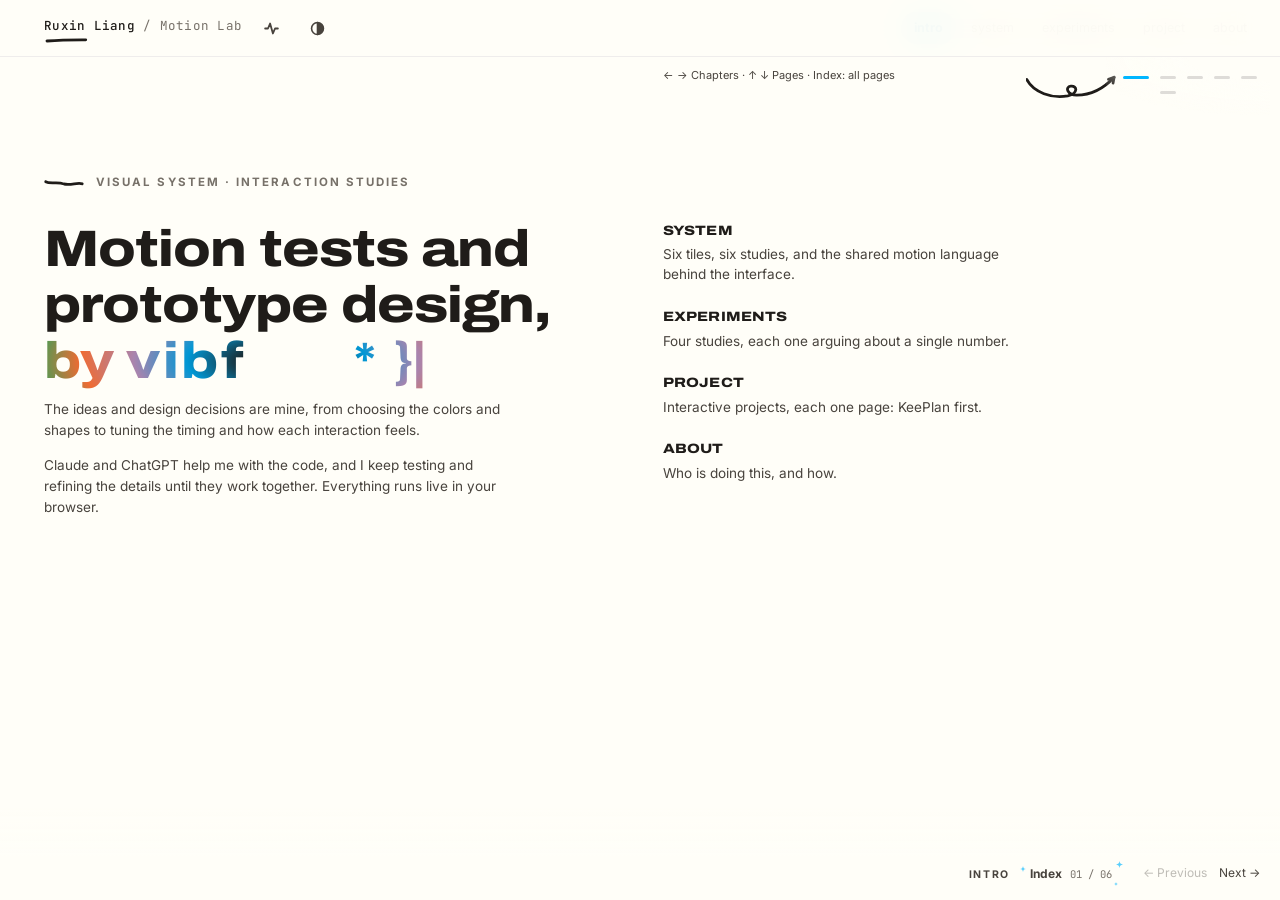
==== commit e5663cda: "Replace Motion tokens with Creative coding studies The Motion tokens page (five easing studies and t" ====
--- a/index.html
+++ b/index.html
@@ -27,6 +27,9 @@
 <link rel="stylesheet" href="assets/labs.css?v=20261005">
 <link rel="stylesheet" href="assets/keeplan.css?v=213">
 <link rel="stylesheet" href="assets/handdrawn-refinement.css?v=49">
+<link rel="stylesheet" href="assets/site-reel.css?v=14">
+<!-- Quicksand, the Blur orbit study's numeral face -->
+<link rel="stylesheet" href="https://fonts.googleapis.com/css2?family=Quicksand:wght@300..700&display=swap">
 <script src="assets/theme.js?v=200"></script>
 <script src="assets/type.js?v=199"></script>
 </head>
@@ -110,6 +113,20 @@
 
     <!-- system --------------------------------------------------------- -->
     <section class="chapter" data-chapter="system">
+      <article class="page page--top">
+        <div class="wrap">
+          <div class="section__head">
+            <h2>Creative coding</h2>
+            <p>
+              Four studies, drawn live in code, each on its own loop. Tap a study to open it large.
+            </p>
+          </div>
+          <div class="reel-tokens">
+            <div class="tokens" id="tokens">
+            </div>
+          </div>
+        </div>
+      </article>
       <article class="page">
         <div class="wrap">
           <div class="section__head">
@@ -121,26 +138,6 @@
             </p>
           </div>
           <div class="bento" id="bento"></div>
-        </div>
-      </article>
-      <article class="page page--top">
-        <div class="wrap">
-          <div class="section__head">
-            <h2>Motion tokens</h2>
-            <p>
-              Five motion studies, each a five-second loop.
-              Tap a study to replay its loop.
-            </p>
-          </div>
-          <div class="tokens" id="tokens">
-          </div>
-          <dl class="motion-budget" aria-label="Interface timing">
-            <div><dt>Feedback</dt><dd>140ms</dd></div>
-            <div><dt>Control movement</dt><dd>220ms</dd></div>
-            <div><dt>Page / expand</dt><dd>240ms</dd></div>
-            <div><dt>Collapse</dt><dd>180ms</dd></div>
-            <div><dt>Keyboard navigation</dt><dd>Instant</dd></div>
-          </dl>
         </div>
       </article>
 
@@ -820,9 +817,12 @@
     </div>
 <script src="assets/art.js?v=20261005"></script>
 <script src="assets/labs.js?v=20261005"></script>
-<script src="assets/motion-studies.js?v=20261005"></script>
-<script src="assets/site.js?v=238"></script>
-<script src="assets/motion-token-cards.js?v=3"></script>
+<script src="assets/site.js?v=239"></script>
+<script src="assets/gradient-study.js?v=117"></script>
+<script src="assets/room-study.js?v=20"></script>
+<script src="assets/field-study.js?v=22"></script>
+<script src="assets/blur-orbit-study.js?v=36"></script>
+<script src="assets/motion-token-cards.js?v=7"></script>
 <script src="assets/keeplan.js?v=211"></script>
 <script src="assets/pager.js?v=210"></script>
 <script src="assets/disclosures.js?v=201"></script>
--- a/assets/site-reel.css
+++ b/assets/site-reel.css
@@ -0,0 +1,75 @@
+/* The full reel on the Motion tokens page: the reel takes the left three fifths over three rows, the three colour-study cards
+   stack beside it one per row, and any card that does not fit carries on in the rows below. #tokens dissolves into the shared grid
+   (display:contents), so the cards are grid items of the same ten columns as the reel. */
+.reel-tokens{display:grid;grid-template-columns:repeat(10,minmax(0,1fr));gap:clamp(16px,1.8vw,24px);align-items:start}
+.reel-tokens > .tokens > *{grid-column:span 4}
+.reel-tokens > .tokens{display:contents}
+.reel-card{grid-column:span 6;grid-row:span 3;margin:0;background:var(--reading-surface,var(--surface));border-radius:var(--r-m);overflow:hidden}
+.reel-card canvas{display:block;width:100%;height:auto;aspect-ratio:16/9;background:#fefdf9;cursor:pointer}
+.reel-card figcaption{display:flex;align-items:center;gap:10px;padding:11px 14px 12px}
+.reel-card__label{font-family:var(--mono);font-size:11px;letter-spacing:.11em;color:var(--ink-3);margin-right:auto}
+.reel-card button{font-family:var(--mono);font-size:11px;letter-spacing:.06em;color:var(--ink);background:var(--surface-2);
+  border:0;border-radius:999px;padding:6px 12px;cursor:pointer;transition:background var(--d-1) var(--e-standard)}
+.reel-card button:hover{background:var(--tint)}
+.reel-card button:focus-visible{outline:2px solid var(--accent);outline-offset:2px}
+/* each colour study: the study on the left (16:10), its name, loop and note on the right */
+.token--colour{display:grid;grid-template-columns:minmax(0,1.05fr) minmax(0,1fr);gap:14px;align-items:center;padding:10px}
+.token--colour .token__study{aspect-ratio:16/10;margin:0;background:#0d0d10}
+.token--colour .token__use{margin-top:6px}
+@media (max-width:900px){
+  .reel-tokens{grid-template-columns:repeat(2,minmax(0,1fr))}
+  .reel-card{grid-column:span 2;grid-row:auto}
+  .reel-tokens > .tokens > *{grid-column:span 2}
+}
+@media (max-width:560px){
+  .reel-tokens{grid-template-columns:minmax(0,1fr)}
+  .reel-card,.reel-tokens > .tokens > *{grid-column:auto}
+}
+
+/* the full reel is off the site for now: the three colour studies sit in one row, the study above its name and note */
+.reel-tokens:not(:has(.reel-card)){grid-template-columns:repeat(var(--studies,3),minmax(0,1fr));align-items:stretch}
+.reel-tokens:not(:has(.reel-card)):has(.token--colour:nth-child(2):last-child){--studies:2}   /* two studies: two columns */
+.reel-tokens:not(:has(.reel-card)) > .tokens > *{grid-column:auto}
+.reel-tokens:not(:has(.reel-card)) .token--colour{display:flex;flex-direction:column;justify-content:flex-start;padding:10px 10px 16px;cursor:zoom-in}
+.reel-tokens:not(:has(.reel-card)) .token--colour .token__study{margin-bottom:14px}
+.reel-tokens:not(:has(.reel-card)) .token__text{padding:0 6px}
+@media (max-width:760px){.reel-tokens:not(:has(.reel-card)){grid-template-columns:minmax(0,1fr)}}
+
+/* the zoomed study: a large 16:9 view over a dark backdrop, its name and loop under it */
+.study-zoom{border:0;padding:0;background:transparent;max-width:none;max-height:none;overflow:visible}
+.study-zoom::backdrop{background:rgba(12,12,14,.94)}
+.study-zoom__fig{margin:0;width:min(92vw,calc((92vh - 56px) * 16 / 9));transform-origin:0 0;cursor:zoom-out}
+.study-zoom__fig canvas{display:block;width:100%;aspect-ratio:16/9;border-radius:var(--r-m,16px);background:#0d0d10}
+.study-zoom__fig figcaption{display:flex;align-items:center;gap:12px;padding:14px 2px 0;color:#f4f2ec}
+.study-zoom__title{font-size:15px;font-weight:650}
+.study-zoom__loop{font-family:var(--mono);font-size:12px;color:rgba(244,242,236,.6);margin-right:auto}
+.study-zoom__close{font-family:var(--mono);font-size:11px;letter-spacing:.06em;color:#f4f2ec;background:rgba(255,255,255,.12);border:0;border-radius:999px;padding:7px 14px;cursor:pointer}
+.study-zoom__close:hover{background:rgba(255,255,255,.2)}
+.study-zoom__close:focus-visible{outline:2px solid var(--accent);outline-offset:2px}
+
+/* the reel back beside the studies (her note): with two studies it spans two rows, one study per row beside it */
+.reel-tokens:has(.token--colour:nth-child(2):last-child) > .reel-card{grid-row:span 2}
+.token--colour{cursor:zoom-in}
+
+/* five studies (her note: Blur orbit on): one row of five, so the deck page holds them without a cut; every study in a 16:9 box,
+   the frame they are drawn in */
+.reel-tokens:not(:has(.reel-card)):has(.token--colour:nth-child(n+4):last-child){grid-template-columns:repeat(var(--n,5),minmax(0,1fr))}
+.reel-tokens:not(:has(.reel-card)):has(.token--colour:nth-child(4):last-child){--n:2}   /* four studies: two rows of two (her note) */
+/* in two rows each card puts its study on the left and the text beside it, so both rows fit the deck page's one screen */
+.reel-tokens:not(:has(.reel-card)):has(.token--colour:nth-child(4):last-child) .token--colour{
+  display:grid;grid-template-columns:minmax(0,1.6fr) minmax(0,1fr);gap:20px;align-items:center;padding:12px}
+/* bigger (her note): the study 3 : 2, but never so tall that the two rows leave the screen */
+.reel-tokens:not(:has(.reel-card)):has(.token--colour:nth-child(4):last-child) .token--colour .token__study{
+  margin:0;aspect-ratio:3/2;max-height:calc((100vh - 330px) / 2)}
+.reel-tokens:not(:has(.reel-card)):has(.token--colour:nth-child(4):last-child) .token__study-title{font-size:17px}
+.reel-tokens:not(:has(.reel-card)):has(.token--colour:nth-child(4):last-child) .token__use{font-size:13.5px}
+.reel-tokens:not(:has(.reel-card)):has(.token--colour:nth-child(n+4):last-child) .token--colour{grid-column:auto}
+.token--colour .token__study{aspect-ratio:16/9}
+@media (max-width:900px){
+  .reel-tokens:not(:has(.reel-card)):has(.token--colour:nth-child(n+4):last-child){grid-template-columns:repeat(2,minmax(0,1fr))}
+}
+@media (max-width:560px){
+  .reel-tokens:not(:has(.reel-card)):has(.token--colour:nth-child(n+4):last-child){grid-template-columns:minmax(0,1fr)}
+  .reel-tokens:not(:has(.reel-card)):has(.token--colour:nth-child(4):last-child) .token--colour{display:block;padding:10px 10px 16px}
+  .reel-tokens:not(:has(.reel-card)):has(.token--colour:nth-child(4):last-child) .token--colour .token__study{margin-bottom:14px;max-height:none}
+}
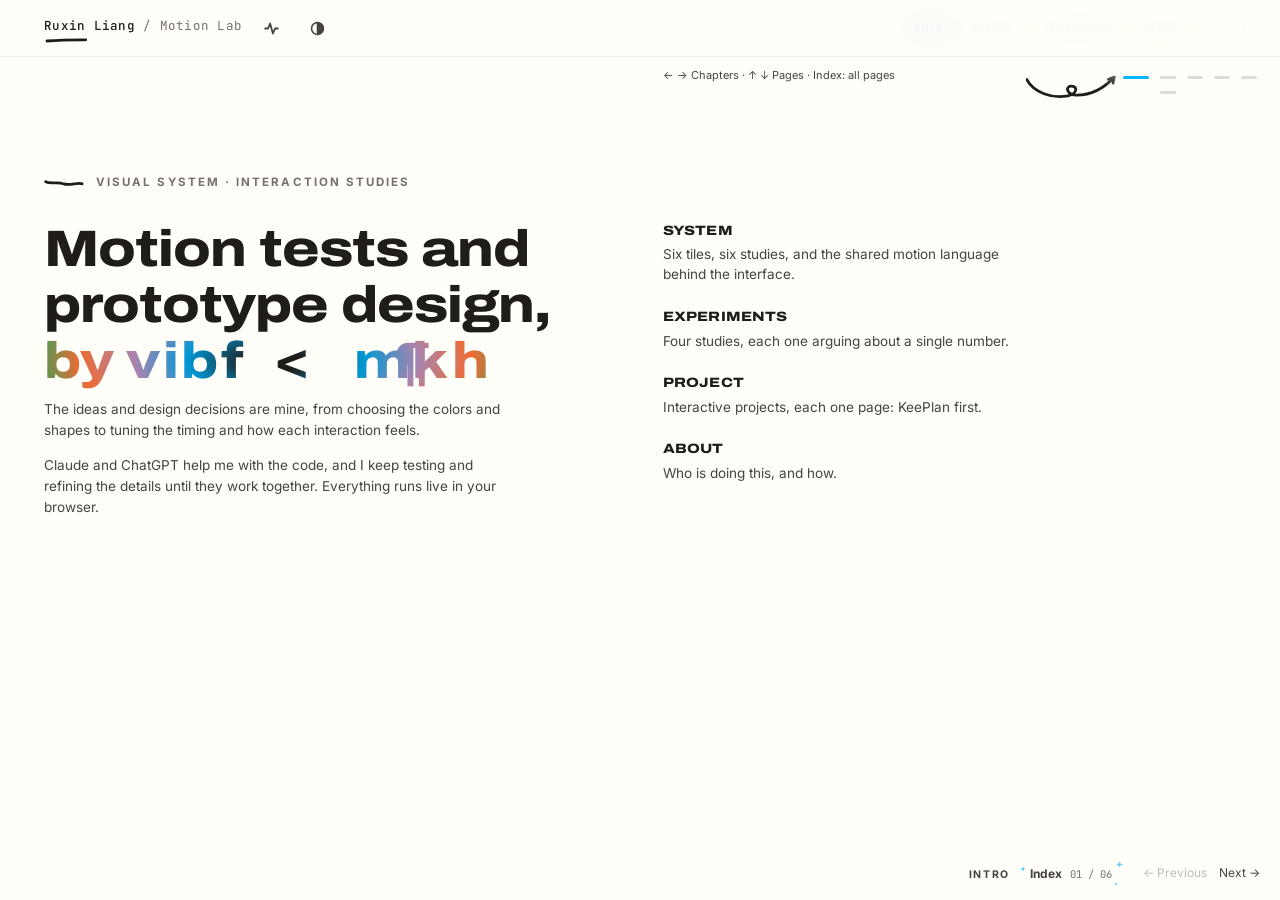
==== commit 67d04cbb: "Make the site readable without scripts robots.txt now allows reading; the page keeps its noindex met" ====
--- a/index.html
+++ b/index.html
@@ -12,7 +12,7 @@
      build eight canvases in the same breath, which read as a stutter. A timer in
      site.js releases it regardless, so a slow font can never keep the page hidden. -->
 <style>html.booting body{opacity:0}html.booted body{transition:opacity .6s cubic-bezier(.2,.7,.2,1)}html.ready body{opacity:1;transition:none}</style>
-<script>document.documentElement.classList.add('booting');setTimeout(function(){document.documentElement.classList.remove('booting')},3500)</script>
+<script>document.documentElement.classList.add('has-js');document.documentElement.classList.add('booting');setTimeout(function(){document.documentElement.classList.remove('booting')},3500)</script>
 <meta name="theme-color" content="#ffffff">
 <meta name="robots" content="noindex">
 <link rel="preconnect" href="https://fonts.googleapis.com">
@@ -23,7 +23,7 @@
      IoU .854; Inter Tight 800 was .853, and the genre decided it) -->
 <link rel="stylesheet"
       href="https://fonts.googleapis.com/css2?family=Montserrat:wght@800&display=swap">
-<link rel="stylesheet" href="assets/site.css?v=228">
+<link rel="stylesheet" href="assets/site.css?v=229">
 <link rel="stylesheet" href="assets/labs.css?v=20261005">
 <link rel="stylesheet" href="assets/keeplan.css?v=213">
 <link rel="stylesheet" href="assets/handdrawn-refinement.css?v=49">
@@ -125,6 +125,13 @@
             <div class="tokens" id="tokens">
             </div>
           </div>
+          <!-- the same studies as plain text, for readers and tools that do not run scripts -->
+          <ul class="js-fallback">
+            <li><b>Blur orbit, weight</b> (5.00 s loop). A 26, the blurred side bolder: 400 where it is sharp, 700 where it is softest.</li>
+            <li><b>Gradient</b> (6.30 s loop). Two cones of light meet as a bow tie and fill the frame, seen through fluted glass.</li>
+            <li><b>Colour room</b> (6.24 s loop). A corridor of colour that keeps moving forward into its opening, after Clemens Mako.</li>
+            <li><b>Colour field</b> (12.00 s loop). A card of light on a deep blue, its side lights travelling round it.</li>
+          </ul>
         </div>
       </article>
       <article class="page">
@@ -138,6 +145,14 @@
             </p>
           </div>
           <div class="bento" id="bento"></div>
+          <ul class="js-fallback">
+            <li><b>Motion</b>. A family of logistic curves. Tap to drop a shape, hold to see its colour, drag to throw it.</li>
+            <li><b>Color</b>. Three colours, nested, no edges: a ramp built by smoothstep. Pick a theme from the swatches.</li>
+            <li><b>Icon</b>. Icons drawn as dots on a honeycomb, each dot sized by how much of the icon covers it (r = pitch · coverage). Click for the next icon.</li>
+            <li><b>Halftone</b>. A word set in halftone dots. Click to type your own.</li>
+            <li><b>Gesture</b>. A lattice of dots bent by a gaussian under the pointer; one hidden dot is given away by the field (Δh · e^(-d² / 2σ²)).</li>
+            <li><b>Rain</b>. Rain on a slab in isometric view. Move the pointer for wind, tap for more rain.</li>
+          </ul>
         </div>
       </article>
 
@@ -151,6 +166,12 @@
             <h2>Experiments, one to four</h2>
             <p>Live and interactive. Play with them here, or open one for the notes.</p>
           </div>
+          <ul class="js-fallback">
+            <li><b>01 Three days as one colour</b>. Can yesterday, today and tomorrow read as one ramp and still leave you standing in today? Live New York weather from Open-Meteo.</li>
+            <li><b>02 Spring in a segmented control</b>. How much overshoot can a small control take before it reads as sloppy? 320 ms on a spring.</li>
+            <li><b>03 A field of shapes</b>. How much can a surface change under the pointer before it stops being one surface?</li>
+            <li><b>04 The button holds the wait</b>. Where should a one second wait live, in the button or on the page?</li>
+          </ul>
           <div class="grid" data-labs="0-3">
             <noscript>
               <p style="color:var(--ink-2)">
--- a/assets/site.css
+++ b/assets/site.css
@@ -1826,3 +1826,9 @@
 }
 .token__name--over{top:12px}
 .token__use--over{bottom:12px;color:rgba(255,255,255,.45)}
+
+/* Plain-text versions of the drawn sections (Creative coding, Visual system, Experiments) for readers and tools that do not run
+   scripts; hidden as soon as scripts run (has-js is set in the head before anything paints). */
+.js-fallback{margin:16px 0 0;padding-left:1.2em;color:var(--ink-2);line-height:1.5}
+.js-fallback li{margin:6px 0}
+.has-js .js-fallback{display:none}
